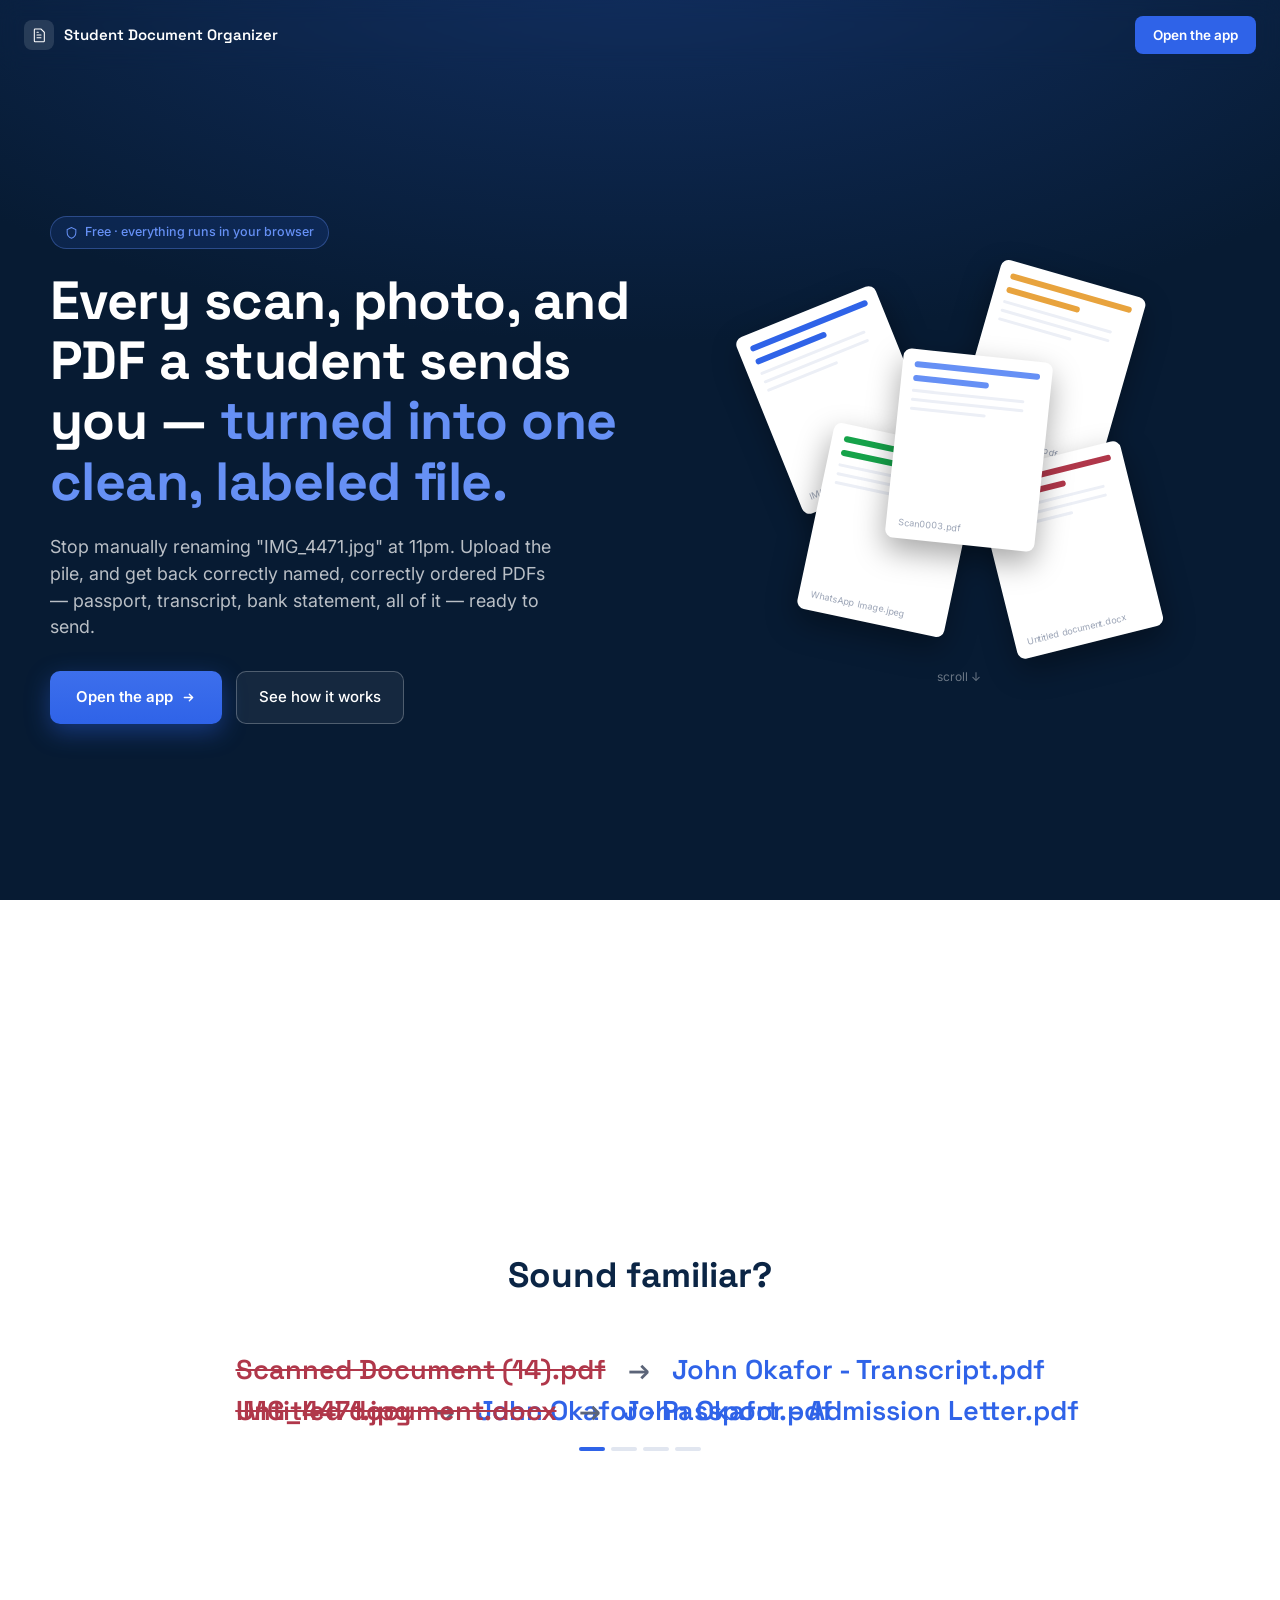
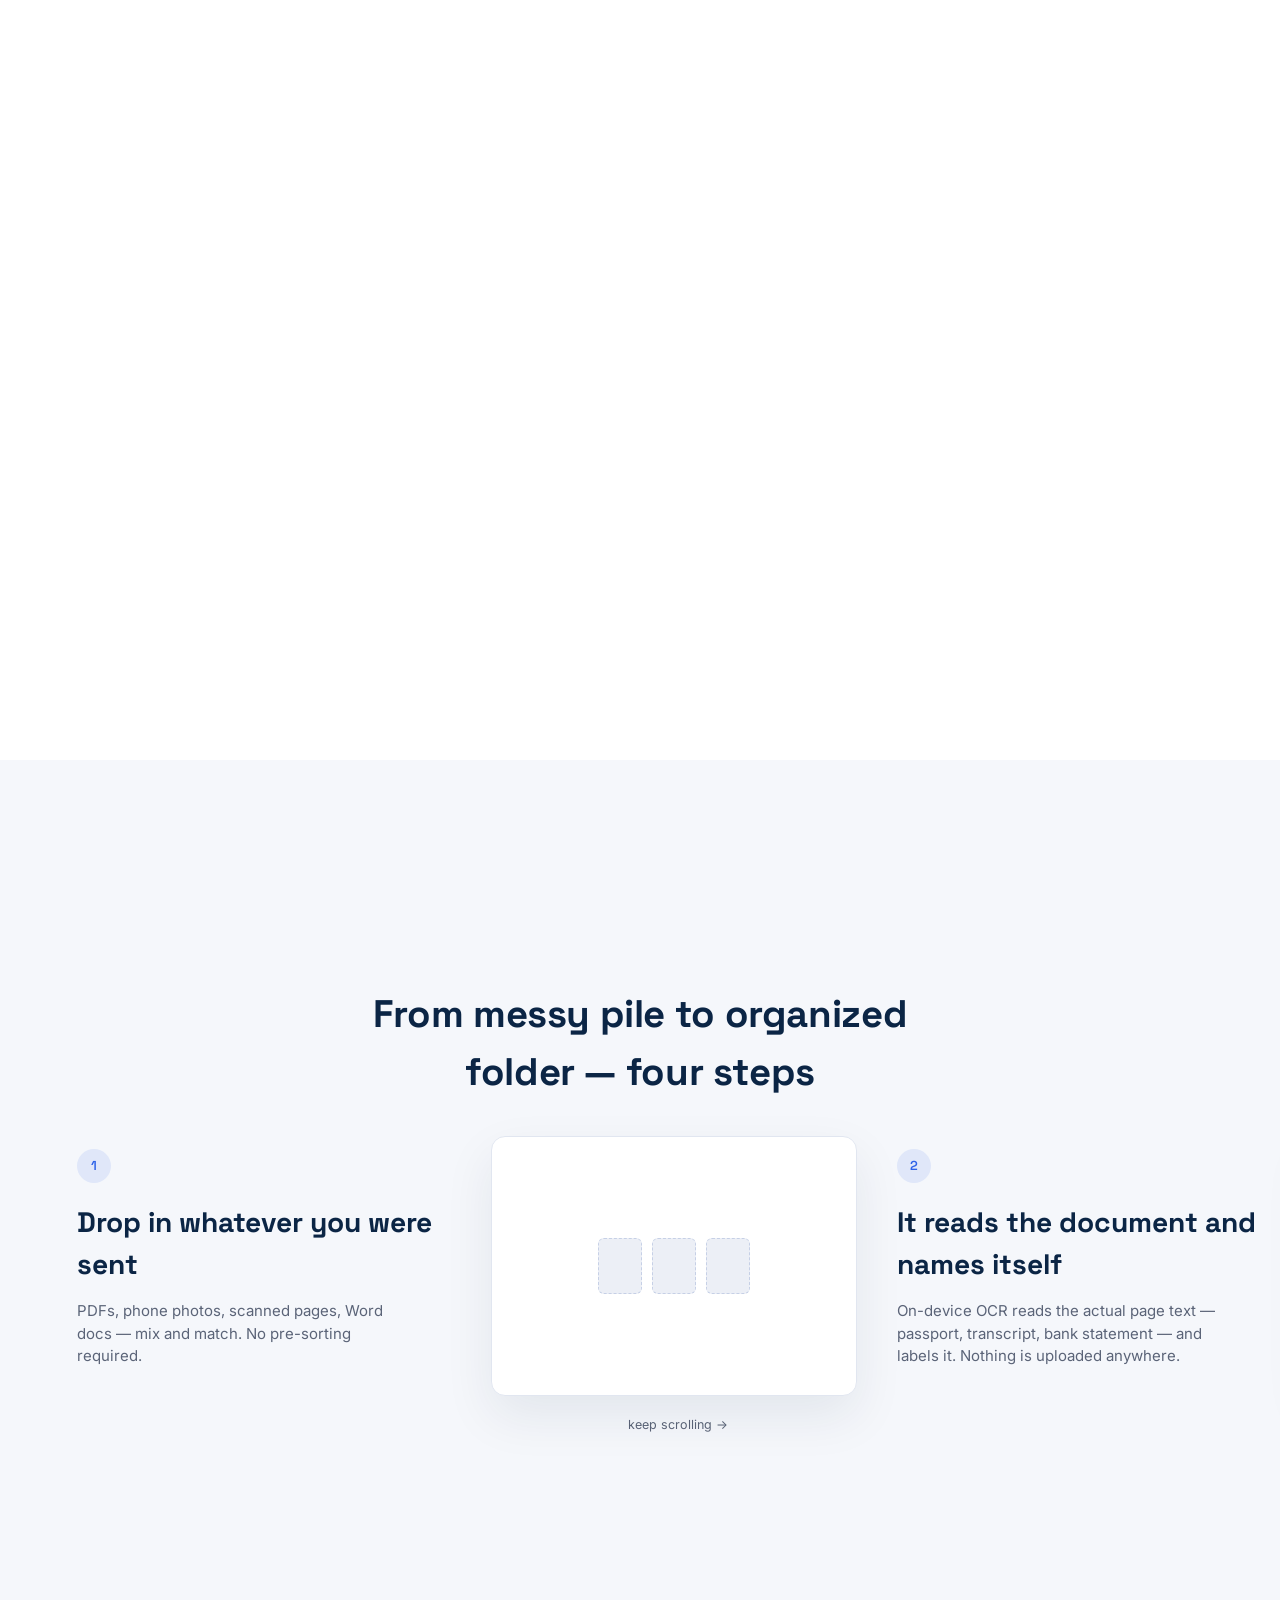
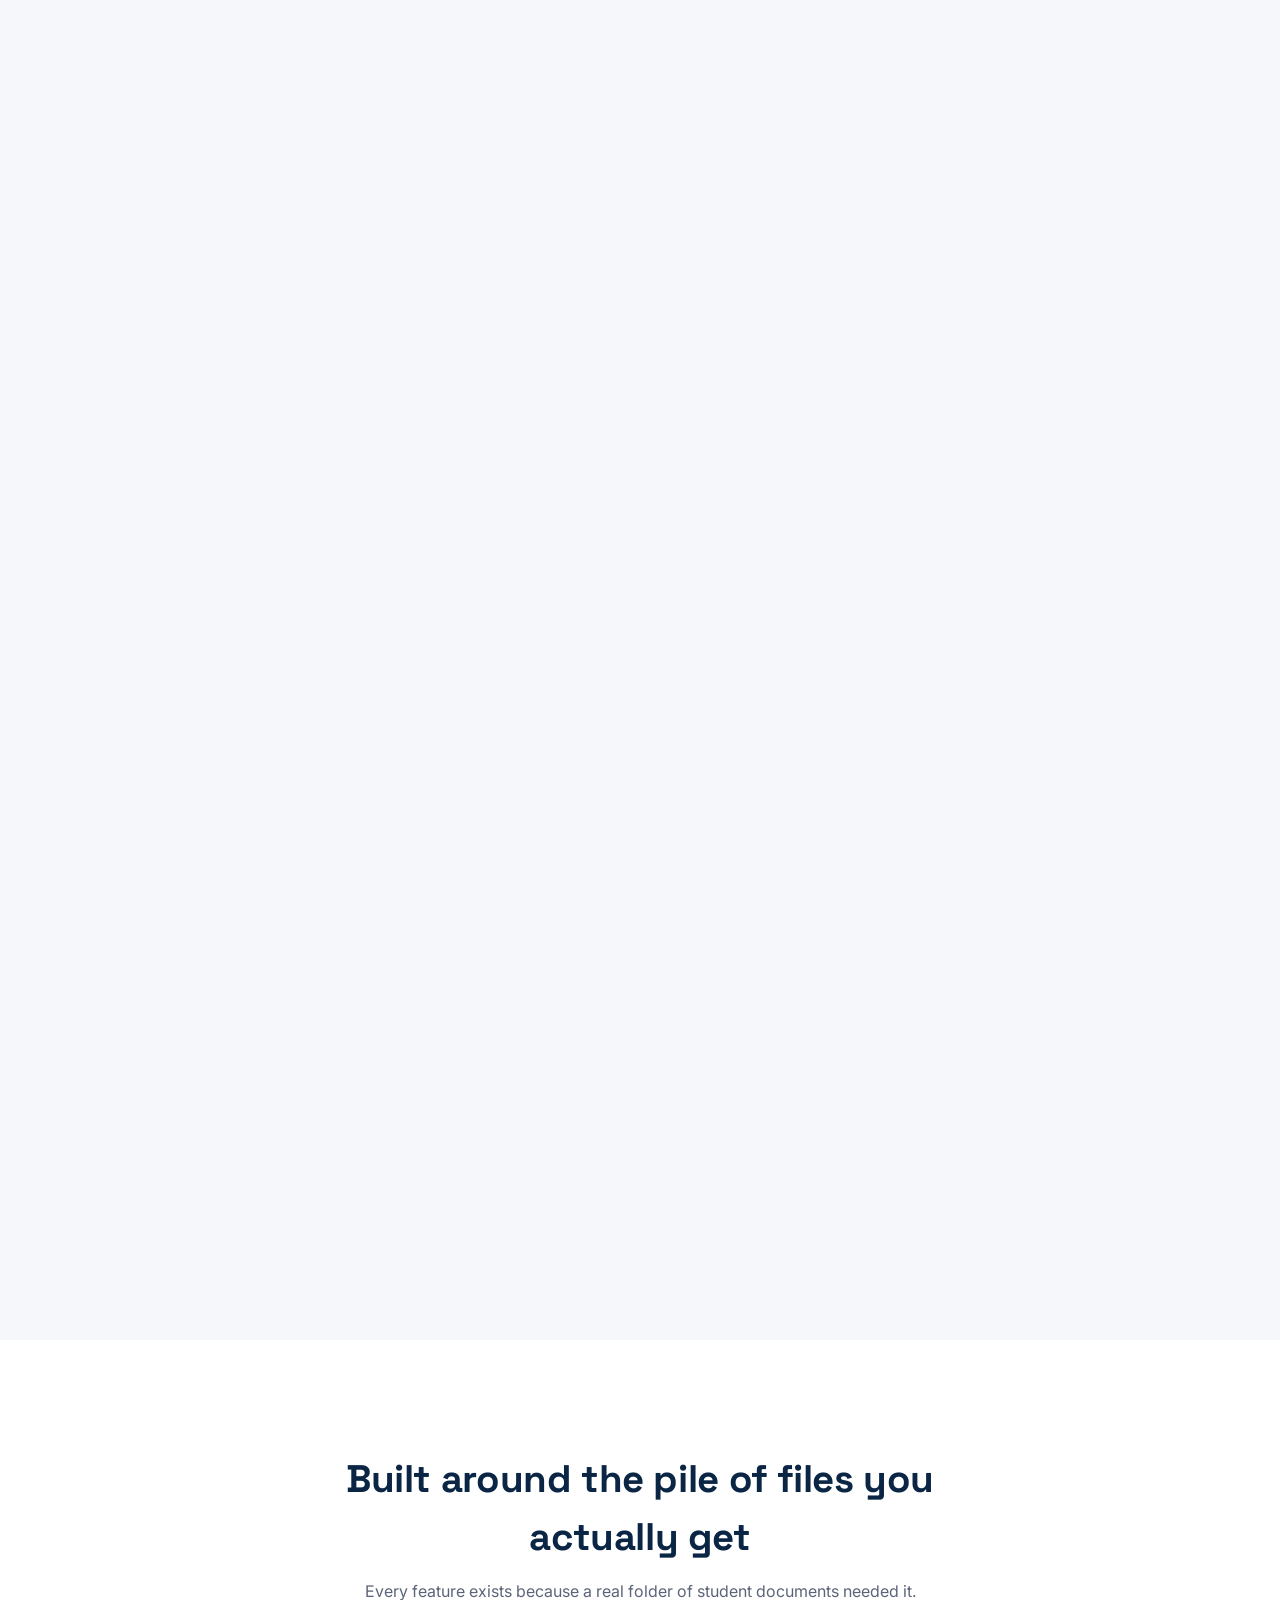
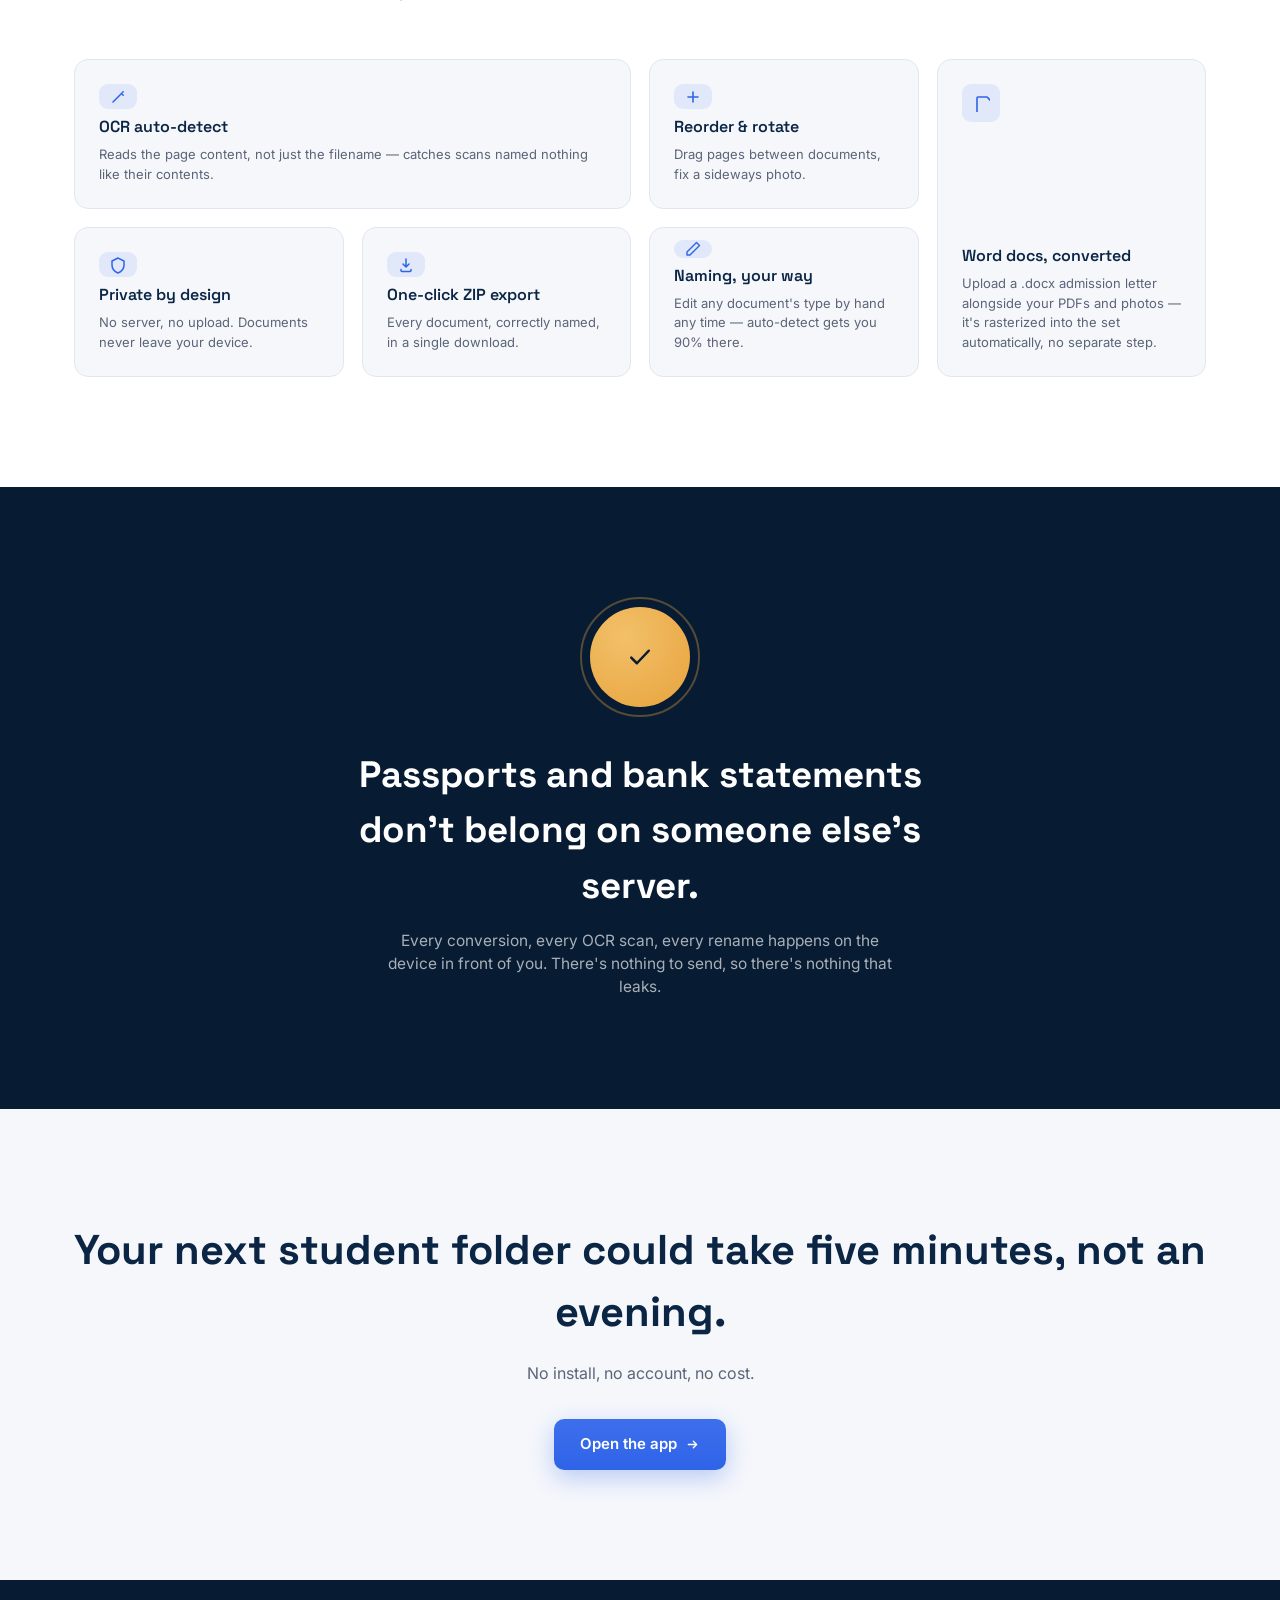
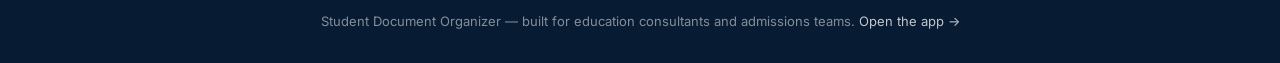
==== index.html @ bf6733b9 "Point landing transition to app page" ====
<!DOCTYPE html>
<html lang="en">
<head>
<meta charset="UTF-8" />
<meta name="viewport" content="width=device-width, initial-scale=1.0" />
<title>Student Document Organizer — Stop renaming scans by hand</title>
<meta name="description" content="Turn a messy folder of passport scans, transcripts, and bank statements into clean, correctly named PDFs — right in your browser." />
<link rel="preconnect" href="https://fonts.googleapis.com">
<link href="https://fonts.googleapis.com/css2?family=Space+Grotesk:wght@500;600;700&family=Inter:wght@400;500;600;700&display=swap" rel="stylesheet">
<style>
  :root{
    --ink-2: #071B33;
    --ink: #0B2545;
    --paper: #F5F7FB;
    --paper-2: #ECEFF6;
    --blue: #2F63E8;
    --blue-2: #6690F5;
    --amber: #E8A33D;
    --white: #FFFFFF;
    --muted: #5B6478;
    --rule: #E1E6F0;
  }
  *{ box-sizing:border-box; }
  html{ scroll-behavior:smooth; }
  body{
    margin:0; background:var(--paper); color:var(--ink);
    font-family:'Inter', sans-serif; line-height:1.5;
    -webkit-font-smoothing:antialiased;
  }
  h1,h2,h3{ font-family:'Space Grotesk', sans-serif; margin:0; }
  img{ max-width:100%; }
  a{ color:inherit; }
  .wrap{ max-width:1180px; margin:0 auto; padding:0 24px; }
  @media (prefers-reduced-motion: reduce){
    *{ animation-duration:0.001ms !important; animation-iteration-count:1 !important; transition-duration:0.001ms !important; scroll-behavior:auto !important; }
  }

  /* ---------------- Nav ---------------- */
  .nav{
    position:fixed; top:0; left:0; right:0; z-index:50;
    display:flex; align-items:center; justify-content:space-between;
    padding: 16px 24px; backdrop-filter: blur(10px);
    background: rgba(7,27,51,0.0); transition: background .3s ease, box-shadow .3s ease, padding .3s ease;
  }
  .nav.scrolled{ background: rgba(7,27,51,0.85); box-shadow: 0 1px 0 rgba(255,255,255,0.06); padding:12px 24px; }
  .nav-brand{ display:flex; align-items:center; gap:10px; color:#fff; font-family:'Space Grotesk',sans-serif; font-weight:600; font-size:15px; }
  .nav-brand .nav-mark{
    width:30px; height:30px; border-radius:8px; background: rgba(255,255,255,0.12);
    display:flex; align-items:center; justify-content:center; color:#fff;
  }
  .nav-cta{
    background: var(--blue); color:#fff; border:none; padding:9px 18px; border-radius:8px;
    font-family:'Inter',sans-serif; font-weight:600; font-size:13.5px; cursor:pointer; text-decoration:none;
    display:inline-block; transition: transform .15s ease, box-shadow .15s ease;
  }
  .nav-cta:hover{ transform:translateY(-1px); box-shadow: 0 6px 18px rgba(47,99,232,0.4); }

  /* ---------------- Hero ---------------- */
  .hero{
    position:relative; min-height:100svh; background: radial-gradient(ellipse 120% 80% at 50% -10%, #123064, var(--ink-2) 60%);
    display:flex; align-items:center; overflow:hidden; padding: 120px 24px 80px;
  }
  .hero-grid{
    max-width:1180px; margin:0 auto; width:100%;
    display:grid; grid-template-columns: 1.1fr 1fr; gap:40px; align-items:center;
  }
  .hero-badge{
    display:inline-flex; align-items:center; gap:7px; color: var(--blue-2); background: rgba(47,99,232,0.14);
    border:1px solid rgba(102,144,245,0.35); padding:6px 14px; border-radius:999px;
    font-size:12.5px; font-weight:500; margin-bottom:22px;
  }
  .hero-badge svg{ flex-shrink:0; }
  .hero h1{
    color:#fff; font-size: clamp(2.1rem, 4.2vw, 3.4rem); font-weight:700; line-height:1.12; letter-spacing:-0.01em;
  }
  .hero h1 .accent{ color: var(--blue-2); }
  .hero p.lede{
    color: rgba(255,255,255,0.72); font-size: clamp(1rem, 1.4vw, 1.15rem); max-width:46ch; margin:22px 0 30px;
  }
  .hero-actions{ display:flex; gap:14px; flex-wrap:wrap; }
  .btn-hero-primary{
    background: linear-gradient(180deg, #3D6FEC, var(--blue)); color:#fff; border:none;
    padding:14px 26px; border-radius:10px; font-family:'Inter',sans-serif; font-weight:600; font-size:15px;
    cursor:pointer; text-decoration:none; display:inline-flex; align-items:center; gap:8px;
    box-shadow: 0 8px 24px rgba(47,99,232,0.4); transition: transform .15s ease, box-shadow .15s ease;
  }
  .btn-hero-primary:hover{ transform:translateY(-2px); box-shadow: 0 12px 32px rgba(47,99,232,0.5); }
  .btn-hero-secondary{
    background: rgba(255,255,255,0.06); color:#fff; border:1px solid rgba(255,255,255,0.25);
    padding:14px 22px; border-radius:10px; font-family:'Inter',sans-serif; font-weight:500; font-size:15px;
    cursor:pointer; text-decoration:none; transition: background .15s ease;
  }
  .btn-hero-secondary:hover{ background: rgba(255,255,255,0.14); }

  .hero-stack{ position:relative; height:420px; }
  .doc-card{
    position:absolute; width:150px; height:190px; background:#fff; border-radius:8px;
    box-shadow: 0 12px 30px rgba(0,0,0,0.35); padding:12px; left:50%; top:50%;
    transition: transform .05s linear, box-shadow .3s ease;
  }
  .doc-card .bar{ height:6px; border-radius:3px; margin-bottom:8px; }
  .doc-card .bar.short{ width:60%; }
  .doc-card .line{ height:3px; border-radius:2px; background: var(--paper-2); margin-bottom:6px; }
  .doc-card .line:nth-child(n){ width: 90%; }
  .doc-card .messy-name{
    position:absolute; bottom:10px; left:12px; right:12px; font-size:9px; color:#9AA3B5;
    font-family:'Inter',sans-serif; white-space:nowrap; overflow:hidden; text-overflow:ellipsis;
    transition: opacity .25s ease;
  }
  .doc-card .clean-name{
    position:absolute; bottom:10px; left:12px; right:12px; font-size:9px; color: var(--blue);
    font-family:'Inter',sans-serif; font-weight:600; white-space:nowrap; overflow:hidden; text-overflow:ellipsis;
    opacity:0; transition: opacity .25s ease;
  }
  .hero-caption{
    text-align:center; color: rgba(255,255,255,0.4); font-size:12px; margin-top:14px;
    position:absolute; bottom:-6px; left:0; right:0;
  }

  /* ---------------- Section shells ---------------- */
  section{ position:relative; }
  .section-pad{ padding: 110px 24px; }
  .section-head{ max-width:640px; margin: 0 auto 56px; text-align:center; }
  .section-head h2{ font-size: clamp(1.7rem, 3vw, 2.4rem); font-weight:700; letter-spacing:-0.01em; }
  .section-head p{ color: var(--muted); font-size:16px; margin-top:14px; }

  /* ---------------- Pain points (pinned crossfade) ---------------- */
  .pain{ background: var(--white); }
  .pain-pin-outer{ height: 340vh; position:relative; }
  .pain-pin-inner{
    position:sticky; top:0; height:100svh; display:flex; align-items:center; justify-content:center;
    flex-direction:column; overflow:hidden;
  }
  .pain-heading{ text-align:center; margin-bottom:48px; padding:0 24px; }
  .pain-heading h2{ font-size: clamp(1.6rem, 3vw, 2.2rem); }
  .pain-row{
    display:flex; align-items:center; gap:22px; font-size: clamp(1.1rem, 2.6vw, 1.7rem);
    font-family:'Space Grotesk',sans-serif; font-weight:600; opacity:0; transform: translateY(14px);
    transition: opacity .4s ease, transform .4s ease; position:absolute;
  }
  .pain-row.active{ opacity:1; transform:translateY(0); position:relative; }
  .pain-row .before{ color:#B0374A; text-decoration: line-through; text-decoration-thickness:2px; }
  .pain-row .arrow{ color: var(--muted); }
  .pain-row .after{ color: var(--blue); }
  .pain-progress{ display:flex; gap:6px; margin-top:56px; }
  .pain-progress span{ width:26px; height:4px; border-radius:2px; background: var(--rule); transition: background .3s ease; }
  .pain-progress span.done{ background: var(--blue); }

  /* ---------------- How it works (horizontal scrollytelling) ---------------- */
  .how{ background: var(--paper); }
  .how-pin-outer{ height: 420vh; position:relative; }
  .how-pin-inner{ position:sticky; top:0; height:100svh; overflow:hidden; display:flex; flex-direction:column; justify-content:center; }
  .how-track{ display:flex; will-change:transform; padding-left:6vw; }
  .how-panel{
    flex:0 0 88vw; max-width:820px; display:grid; grid-template-columns: 1fr 1fr; gap:48px;
    align-items:center; padding: 0 40px 0 0;
  }
  .how-num{
    font-family:'Space Grotesk',sans-serif; font-size:13px; font-weight:600; color: var(--blue);
    background: rgba(47,99,232,0.1); width:34px; height:34px; border-radius:50%;
    display:flex; align-items:center; justify-content:center; margin-bottom:18px;
  }
  .how-panel h3{ font-size: clamp(1.3rem, 2.2vw, 1.8rem); margin-bottom:12px; }
  .how-panel p{ color: var(--muted); font-size:15px; max-width:38ch; }
  .how-visual{
    height:260px; background:#fff; border:1px solid var(--rule); border-radius:14px;
    box-shadow: 0 20px 50px rgba(11,37,69,0.08); display:flex; align-items:center; justify-content:center;
    position:relative; overflow:hidden;
  }
  .how-hint{ text-align:center; color: var(--muted); font-size:12.5px; margin-top:20px; padding-left:6vw; }

  /* mini illustrations for each how-it-works step */
  .mv-upload{ display:flex; gap:10px; align-items:flex-end; }
  .mv-upload .chip{ width:44px; height:56px; background: var(--paper-2); border:1.5px dashed #C6D0E6; border-radius:6px; animation: floatIn 2.4s ease-in-out infinite; }
  .mv-upload .chip:nth-child(2){ animation-delay:.3s; }
  .mv-upload .chip:nth-child(3){ animation-delay:.6s; }
  @keyframes floatIn{ 0%,100%{ transform: translateY(0); } 50%{ transform: translateY(-10px); } }

  .mv-detect{ display:flex; flex-direction:column; align-items:center; gap:14px; }
  .mv-detect .card{ width:110px; height:70px; background:#fff; border:1.5px solid var(--rule); border-radius:8px; position:relative; }
  .mv-detect .card .l{ position:absolute; left:10px; right:10px; height:4px; background:var(--paper-2); border-radius:2px; }
  .mv-detect .card .l1{ top:14px; } .mv-detect .card .l2{ top:24px; width:60%; }
  .mv-detect .tag{
    background: var(--blue); color:#fff; font-size:11px; font-weight:600; padding:4px 10px; border-radius:6px;
    opacity:0; animation: tagPop 2.6s ease-in-out infinite;
  }
  @keyframes tagPop{ 0%,20%{ opacity:0; transform:scale(0.8); } 35%,80%{ opacity:1; transform:scale(1); } 100%{ opacity:0; } }

  .mv-organize{ display:flex; gap:8px; }
  .mv-organize .p{ width:44px; height:60px; background:#fff; border:1.5px solid var(--rule); border-radius:5px; animation: shuffle 3s ease-in-out infinite; }
  .mv-organize .p:nth-child(2){ animation-delay:.2s; } .mv-organize .p:nth-child(3){ animation-delay:.4s; } .mv-organize .p:nth-child(4){ animation-delay:.6s; }
  @keyframes shuffle{ 0%,100%{ transform:translateY(0) rotate(0deg); } 50%{ transform:translateY(-6px) rotate(-3deg); } }

  .mv-export{ position:relative; }
  .mv-export .folder{ width:90px; height:66px; background: var(--amber); border-radius:0 8px 8px 8px; position:relative; }
  .mv-export .folder::before{ content:''; position:absolute; top:-10px; left:0; width:40px; height:10px; background:var(--amber); border-radius:6px 6px 0 0; }
  .mv-export .zipline{ position:absolute; left:50%; top:-4px; bottom:-4px; width:2px; background: repeating-linear-gradient(180deg, #fff 0 4px, transparent 4px 8px); animation: zipMove 2s linear infinite; }
  @keyframes zipMove{ 0%{ transform: translateX(-45px); } 100%{ transform: translateX(45px); } }

  /* ---------------- Features bento ---------------- */
  .features{ background: var(--white); }
  .bento{ display:grid; grid-template-columns: repeat(4, 1fr); grid-auto-rows:150px; gap:18px; }
  .bento-card{
    border:1px solid var(--rule); border-radius:14px; padding:24px; background: var(--paper);
    display:flex; flex-direction:column; justify-content:flex-end; gap:6px;
    transition: transform .2s ease, box-shadow .2s ease, border-color .2s ease;
  }
  .bento-card:hover{ transform: translateY(-3px); box-shadow: 0 14px 34px rgba(11,37,69,0.1); border-color: var(--blue-2); }
  .bento-card .icon{
    width:38px; height:38px; border-radius:9px; background: rgba(47,99,232,0.1); color: var(--blue);
    display:flex; align-items:center; justify-content:center; margin-bottom:auto;
  }
  .bento-card h4{ font-family:'Space Grotesk',sans-serif; font-size:16px; font-weight:600; margin:0; }
  .bento-card p{ font-size:13px; color: var(--muted); margin:0; }
  .b-wide{ grid-column: span 2; }
  .b-tall{ grid-row: span 2; }

  /* ---------------- Trust / seal ---------------- */
  .trust{ background: var(--ink-2); color:#fff; text-align:center; }
  .seal-stage{ width:120px; height:120px; margin:0 auto 30px; position:relative; }
  .seal-ring{
    position:absolute; inset:0; border-radius:50%; border:2px solid rgba(232,163,61,0.35);
  }
  .seal{
    position:absolute; inset:10px; border-radius:50%; background: radial-gradient(circle at 35% 30%, #F2C069, var(--amber));
    display:flex; align-items:center; justify-content:center; color: var(--ink-2);
    transform: scale(0) rotate(-25deg); opacity:0;
  }
  .seal.stamped{ animation: sealStamp .6s cubic-bezier(.2,1.4,.4,1) forwards; }
  @keyframes sealStamp{
    0%{ transform: scale(2) rotate(-25deg) translateY(-40px); opacity:0; }
    60%{ transform: scale(0.92) rotate(-4deg) translateY(0); opacity:1; }
    80%{ transform: scale(1.05) rotate(2deg); }
    100%{ transform: scale(1) rotate(0deg); opacity:1; }
  }
  .trust h2{ font-size: clamp(1.6rem, 3vw, 2.3rem); max-width:640px; margin:0 auto 16px; }
  .trust p{ color: rgba(255,255,255,0.65); max-width:520px; margin:0 auto; font-size:15.5px; }

  /* ---------------- Final CTA ---------------- */
  .final{ background: var(--paper); text-align:center; }
  .final h2{ font-size: clamp(1.8rem, 3.4vw, 2.6rem); margin-bottom:18px; }
  .final p{ color: var(--muted); max-width:480px; margin:0 auto 34px; font-size:16px; }

  footer{ background: var(--ink-2); color: rgba(255,255,255,0.5); padding:32px 24px; text-align:center; font-size:13px; }

  /* ---------------- Page transition overlay (landing -> app) ---------------- */
  .transition-overlay{
    position:fixed; inset:0; z-index:1000;
    background: radial-gradient(ellipse 120% 80% at 50% -10%, #123064, var(--ink-2) 70%);
    display:flex; align-items:center; justify-content:center; flex-direction:column;
    opacity:0; pointer-events:none; transition: opacity .35s ease;
  }
  .transition-overlay.show{ opacity:1; pointer-events:all; }

  .to-stage{ position:relative; width:96px; height:96px; margin-bottom:22px; }
  .to-doc{
    position:absolute; left:50%; top:50%; transform: translate(-50%,-50%);
    width:56px; height:70px; background:#fff; border-radius:7px;
    box-shadow: 0 10px 28px rgba(0,0,0,0.4);
    animation: toDocSettle .9s ease forwards;
  }
  .to-doc::before, .to-doc::after{
    content:''; position:absolute; left:10px; height:3.5px; border-radius:2px; background: var(--paper-2);
  }
  .to-doc::before{ top:16px; width:36px; }
  .to-doc::after{ top:25px; width:24px; }
  @keyframes toDocSettle{
    0%{ transform: translate(-50%,-50%) rotate(-14deg) scale(0.8); opacity:0; }
    55%{ transform: translate(-50%,-50%) rotate(3deg) scale(1.04); opacity:1; }
    100%{ transform: translate(-50%,-50%) rotate(0deg) scale(1); opacity:1; }
  }
  .to-ring{
    position:absolute; inset:0; border-radius:50%;
    border: 2.5px dashed rgba(102,144,245,0.5);
    animation: toRingSpin 3s linear infinite;
  }
  @keyframes toRingSpin{ to{ transform: rotate(360deg); } }
  .to-check{
    position:absolute; left:50%; top:50%; transform: translate(-50%,-50%) scale(0);
    width:30px; height:30px; border-radius:50%; background: var(--blue); color:#fff;
    display:flex; align-items:center; justify-content:center;
    animation: toCheckPop .35s ease forwards; animation-delay: .85s;
  }
  @keyframes toCheckPop{ to{ transform: translate(-50%,-50%) scale(1); } }

  .to-text{ color:#fff; font-family:'Inter',sans-serif; font-weight:600; font-size:15px; }
  .to-flavor{ color: rgba(255,255,255,0.55); font-family:'Inter',sans-serif; font-size:12.5px; margin-top:6px; }
  .to-bar{ width:160px; height:4px; border-radius:3px; background: rgba(255,255,255,0.12); overflow:hidden; margin-top:18px; }
  .to-bar::after{
    content:''; display:block; height:100%; width:40%; border-radius:3px;
    background: linear-gradient(90deg, var(--blue-2), var(--blue), var(--blue-2));
    animation: toBarSlide 1s ease-in-out infinite;
  }
  @keyframes toBarSlide{ 0%{ margin-left:-40%; } 100%{ margin-left:100%; } }
  footer a{ color: rgba(255,255,255,0.75); text-decoration:none; }
  footer a:hover{ text-decoration:underline; }

  /* ---------------- Responsive ---------------- */
  @media (max-width: 880px){
    .hero-grid{ grid-template-columns:1fr; text-align:center; }
    .hero-actions{ justify-content:center; }
    .hero-stack{ height:320px; margin-top:20px; }
    .doc-card{ width:110px; height:140px; }
    .how-panel{ grid-template-columns:1fr; flex-basis:92vw; }
    .how-visual{ height:190px; order:-1; }
    .bento{ grid-template-columns: repeat(2, 1fr); grid-auto-rows:170px; }
    .b-wide{ grid-column: span 2; }
    .b-tall{ grid-row: span 1; }
    .section-pad{ padding:80px 20px; }
  }
  @media (max-width: 520px){
    .bento{ grid-template-columns: 1fr; }
    .b-wide{ grid-column: span 1; }
    .pain-row{ flex-direction:column; gap:6px; text-align:center; }
  }
</style>
</head>
<body>

<nav class="nav" id="nav">
  <div class="nav-brand">
    <div class="nav-mark">
      <svg width="16" height="16" viewBox="0 0 24 24" fill="none"><path d="M6 3h9l5 5v13a1 1 0 0 1-1 1H6a1 1 0 0 1-1-1V4a1 1 0 0 1 1-1Z" stroke="currentColor" stroke-width="1.6"/><path d="M9 12h6M9 16h6M9 8h2" stroke="currentColor" stroke-width="1.6" stroke-linecap="round"/></svg>
    </div>
    Student Document Organizer
  </div>
  <a class="nav-cta" href="app.html">Open the app</a>
</nav>

<section class="hero">
  <div class="hero-grid">
    <div>
      <div class="hero-badge">
        <svg width="13" height="13" viewBox="0 0 18 18" fill="none"><path d="M9 2 3 5v4c0 4 2.6 6.7 6 8 3.4-1.3 6-4 6-8V5L9 2Z" stroke="currentColor" stroke-width="1.4"/></svg>
        Free · everything runs in your browser
      </div>
      <h1>Every scan, photo, and PDF a student sends you — <span class="accent">turned into one clean, labeled file.</span></h1>
      <p class="lede">Stop manually renaming "IMG_4471.jpg" at 11pm. Upload the pile, and get back correctly named, correctly ordered PDFs — passport, transcript, bank statement, all of it — ready to send.</p>
      <div class="hero-actions">
        <a class="btn-hero-primary" href="app.html">
          Open the app
          <svg width="15" height="15" viewBox="0 0 18 18" fill="none"><path d="M4 9h10m0 0-4-4m4 4-4 4" stroke="currentColor" stroke-width="1.6" stroke-linecap="round" stroke-linejoin="round"/></svg>
        </a>
        <a class="btn-hero-secondary" href="#how">See how it works</a>
      </div>
    </div>
    <div class="hero-stack" id="heroStack">
      <!-- doc cards injected by JS -->
      <div class="hero-caption">scroll ↓</div>
    </div>
  </div>
</section>

<section class="pain">
  <div class="pain-pin-outer" id="painOuter">
    <div class="pain-pin-inner">
      <div class="pain-heading">
        <h2>Sound familiar?</h2>
      </div>
      <div id="painRows">
        <div class="pain-row"><span class="before">Scanned Document (14).pdf</span><span class="arrow">→</span><span class="after">John Okafor - Transcript.pdf</span></div>
        <div class="pain-row"><span class="before">IMG_4471.jpg</span><span class="arrow">→</span><span class="after">John Okafor - Passport.pdf</span></div>
        <div class="pain-row"><span class="before">WhatsApp Image 2026-02-03.jpeg</span><span class="arrow">→</span><span class="after">John Okafor - Bank Statement.pdf</span></div>
        <div class="pain-row"><span class="before">Untitled document.docx</span><span class="arrow">→</span><span class="after">John Okafor - Admission Letter.pdf</span></div>
      </div>
      <div class="pain-progress" id="painProgress">
        <span></span><span></span><span></span><span></span>
      </div>
    </div>
  </div>
</section>

<section class="how" id="how">
  <div class="how-pin-outer" id="howOuter">
    <div class="how-pin-inner">
      <div class="wrap section-head" style="margin-bottom:36px;">
        <h2>From messy pile to organized folder — four steps</h2>
      </div>
      <div class="how-track" id="howTrack">

        <div class="how-panel">
          <div>
            <div class="how-num">1</div>
            <h3>Drop in whatever you were sent</h3>
            <p>PDFs, phone photos, scanned pages, Word docs — mix and match. No pre-sorting required.</p>
          </div>
          <div class="how-visual"><div class="mv-upload"><div class="chip"></div><div class="chip"></div><div class="chip"></div></div></div>
        </div>

        <div class="how-panel">
          <div>
            <div class="how-num">2</div>
            <h3>It reads the document and names itself</h3>
            <p>On-device OCR reads the actual page text — passport, transcript, bank statement — and labels it. Nothing is uploaded anywhere.</p>
          </div>
          <div class="how-visual"><div class="mv-detect"><div class="card"><span class="l l1"></span><span class="l l2"></span></div><div class="tag">Passport</div></div></div>
        </div>

        <div class="how-panel">
          <div>
            <div class="how-num">3</div>
            <h3>Reorder, rotate, fix a stray page</h3>
            <p>Drag pages between documents, rotate a sideways scan, split a mixed-up file — all inline, before you export.</p>
          </div>
          <div class="how-visual"><div class="mv-organize"><div class="p"></div><div class="p"></div><div class="p"></div><div class="p"></div></div></div>
        </div>

        <div class="how-panel">
          <div>
            <div class="how-num">4</div>
            <h3>Download one folder, fully labeled</h3>
            <p>Every document exports as its own correctly named PDF, or grab the whole set as one ZIP.</p>
          </div>
          <div class="how-visual"><div class="mv-export"><div class="folder"></div><div class="zipline"></div></div></div>
        </div>

      </div>
      <div class="how-hint">keep scrolling →</div>
    </div>
  </div>
</section>

<section class="features section-pad">
  <div class="wrap">
    <div class="section-head">
      <h2>Built around the pile of files you actually get</h2>
      <p>Every feature exists because a real folder of student documents needed it.</p>
    </div>
    <div class="bento">
      <div class="bento-card b-wide">
        <div class="icon"><svg width="18" height="18" viewBox="0 0 18 18" fill="none"><path d="M4 14 12.5 5.5m0 0 1.7-1.7m-1.7 1.7 1.7 1.7" stroke="currentColor" stroke-width="1.5" fill="none" stroke-linecap="round" stroke-linejoin="round"/></svg></div>
        <h4>OCR auto-detect</h4>
        <p>Reads the page content, not just the filename — catches scans named nothing like their contents.</p>
      </div>
      <div class="bento-card">
        <div class="icon"><svg width="18" height="18" viewBox="0 0 18 18" fill="none"><path d="M9 4v10M4 9h10" stroke="currentColor" stroke-width="1.6" stroke-linecap="round"/></svg></div>
        <h4>Reorder & rotate</h4>
        <p>Drag pages between documents, fix a sideways photo.</p>
      </div>
      <div class="bento-card b-tall">
        <div class="icon"><svg width="18" height="18" viewBox="0 0 18 18" fill="none"><path d="M6 3h9l5 5v13a1 1 0 0 1-1 1H6a1 1 0 0 1-1-1V4a1 1 0 0 1 1-1Z" stroke="currentColor" stroke-width="1.6"/></svg></div>
        <h4>Word docs, converted</h4>
        <p>Upload a .docx admission letter alongside your PDFs and photos — it's rasterized into the set automatically, no separate step.</p>
      </div>
      <div class="bento-card">
        <div class="icon"><svg width="18" height="18" viewBox="0 0 18 18" fill="none"><path d="M9 2 3 5v4c0 4 2.6 6.7 6 8 3.4-1.3 6-4 6-8V5L9 2Z" stroke="currentColor" stroke-width="1.5"/></svg></div>
        <h4>Private by design</h4>
        <p>No server, no upload. Documents never leave your device.</p>
      </div>
      <div class="bento-card">
        <div class="icon"><svg width="18" height="18" viewBox="0 0 18 18" fill="none"><path d="M9 3v8m0 0-3-3m3 3 3-3M4 13.5v1a1 1 0 0 0 1 1h8a1 1 0 0 0 1-1v-1" stroke="currentColor" stroke-width="1.5" fill="none" stroke-linecap="round" stroke-linejoin="round"/></svg></div>
        <h4>One-click ZIP export</h4>
        <p>Every document, correctly named, in a single download.</p>
      </div>
      <div class="bento-card">
        <div class="icon"><svg width="18" height="18" viewBox="0 0 18 18" fill="none"><path d="M12.5 2.5 15.5 5.5 6 15H3v-3L12.5 2.5Z" stroke="currentColor" stroke-width="1.4" fill="none" stroke-linejoin="round"/></svg></div>
        <h4>Naming, your way</h4>
        <p>Edit any document's type by hand any time — auto-detect gets you 90% there.</p>
      </div>
    </div>
  </div>
</section>

<section class="trust section-pad">
  <div class="wrap">
    <div class="seal-stage" id="sealStage">
      <div class="seal-ring"></div>
      <div class="seal" id="seal">
        <svg width="30" height="30" viewBox="0 0 24 24" fill="none"><path d="M5 12.5 9.5 17 19 7" stroke="currentColor" stroke-width="2" stroke-linecap="round" stroke-linejoin="round"/></svg>
      </div>
    </div>
    <h2>Passports and bank statements don't belong on someone else's server.</h2>
    <p>Every conversion, every OCR scan, every rename happens on the device in front of you. There's nothing to send, so there's nothing that leaks.</p>
  </div>
</section>

<section class="final section-pad">
  <div class="wrap">
    <h2>Your next student folder could take five minutes, not an evening.</h2>
    <p>No install, no account, no cost.</p>
    <a class="btn-hero-primary" href="app.html" style="background: linear-gradient(180deg, #3D6FEC, var(--blue)); box-shadow: 0 8px 24px rgba(47,99,232,0.3);">
      Open the app
      <svg width="15" height="15" viewBox="0 0 18 18" fill="none"><path d="M4 9h10m0 0-4-4m4 4-4 4" stroke="currentColor" stroke-width="1.6" stroke-linecap="round" stroke-linejoin="round"/></svg>
    </a>
  </div>
</section>

<footer>
  Student Document Organizer — built for education consultants and admissions teams. <a href="app.html">Open the app →</a>
</footer>

<div class="transition-overlay" id="transitionOverlay">
  <div class="to-stage">
    <div class="to-ring"></div>
    <div class="to-doc"></div>
    <div class="to-check">
      <svg width="16" height="16" viewBox="0 0 18 18" fill="none"><path d="M4 9.5 7.5 13 14 5.5" stroke="currentColor" stroke-width="2" stroke-linecap="round" stroke-linejoin="round"/></svg>
    </div>
  </div>
  <div class="to-text" id="toText">Opening the app…</div>
  <div class="to-flavor" id="toFlavor">Setting up your workspace…</div>
  <div class="to-bar"></div>
</div>

<script>
/* ---------- Nav shrink on scroll ---------- */
const nav = document.getElementById('nav');
window.addEventListener('scroll', ()=>{
  nav.classList.toggle('scrolled', window.scrollY > 40);
}, { passive:true });

/* ---------- Utility: scroll progress of a pinned section ---------- */
function pinProgress(outerEl){
  const rect = outerEl.getBoundingClientRect();
  const total = outerEl.offsetHeight - window.innerHeight;
  if(total <= 0) return 0;
  const scrolled = -rect.top;
  return Math.min(1, Math.max(0, scrolled / total));
}

/* ---------- Hero: chaotic documents settle into a stack ---------- */
const HERO_DOCS = [
  { color:'#2F63E8', messy:'IMG_4471.jpg',              clean:'Passport.pdf' },
  { color:'#E8A33D', messy:'Scanned Doc (14).pdf',      clean:'Transcript.pdf' },
  { color:'#16A34A', messy:'WhatsApp Image.jpeg',       clean:'Bank Statement.pdf' },
  { color:'#B0374A', messy:'Untitled document.docx',    clean:'Admission Letter.pdf' },
  { color:'#6690F5', messy:'Scan0003.pdf',              clean:'Certificate.pdf' },
];
const heroStack = document.getElementById('heroStack');
const heroCards = HERO_DOCS.map((d, i)=>{
  const el = document.createElement('div');
  el.className = 'doc-card';
  el.innerHTML = `<div class="bar" style="background:${d.color}"></div><div class="bar short" style="background:${d.color}"></div>
    <div class="line"></div><div class="line"></div><div class="line" style="width:60%"></div>
    <div class="messy-name">${d.messy}</div><div class="clean-name">${d.clean}</div>`;
  heroStack.insertBefore(el, heroStack.firstChild);
  return el;
});
const HERO_SCATTER = [
  { x:-120, y:-70, r:-22 }, { x:90, y:-100, r:16 }, { x:-70, y:60, r:12 },
  { x:110, y:80, r:-14 }, { x:10, y:-20, r:6 },
];
function updateHero(){
  const heroEl = document.querySelector('.hero');
  const rect = heroEl.getBoundingClientRect();
  const p = Math.min(1, Math.max(0, -rect.top / (heroEl.offsetHeight * 0.7)));
  heroCards.forEach((card, i)=>{
    const scatter = HERO_SCATTER[i];
    const stackOffset = (i - (heroCards.length-1)/2) * 10;
    const x = scatter.x * (1-p);
    const y = scatter.y * (1-p) + stackOffset * p;
    const rot = scatter.r * (1-p);
    card.style.transform = `translate(calc(-50% + ${x}px), calc(-50% + ${y}px)) rotate(${rot}deg)`;
    card.style.zIndex = 10 + i;
    const messy = card.querySelector('.messy-name');
    const clean = card.querySelector('.clean-name');
    messy.style.opacity = p > 0.7 ? 0 : 1;
    clean.style.opacity = p > 0.7 ? 1 : 0;
  });
}
updateHero();

/* ---------- Pain points: pinned crossfade sequence ---------- */
const painOuter = document.getElementById('painOuter');
const painRows = Array.from(document.querySelectorAll('.pain-row'));
const painProgressDots = Array.from(document.querySelectorAll('#painProgress span'));
function updatePain(){
  const p = pinProgress(painOuter);
  const idx = Math.min(painRows.length - 1, Math.floor(p * painRows.length));
  painRows.forEach((row, i)=> row.classList.toggle('active', i === idx));
  painProgressDots.forEach((dot, i)=> dot.classList.toggle('done', i <= idx));
}

/* ---------- How it works: pinned horizontal scroll ---------- */
const howOuter = document.getElementById('howOuter');
const howTrack = document.getElementById('howTrack');
function updateHow(){
  const p = pinProgress(howOuter);
  const maxScroll = Math.max(0, howTrack.scrollWidth - window.innerWidth * 0.92);
  howTrack.style.transform = `translateX(-${p * maxScroll}px)`;
}

/* ---------- Trust seal: one-time stamp when scrolled into view ---------- */
const seal = document.getElementById('seal');
const sealObserver = new IntersectionObserver((entries)=>{
  entries.forEach(entry=>{
    if(entry.isIntersecting){
      seal.classList.add('stamped');
      sealObserver.disconnect();
    }
  });
}, { threshold: 0.5 });
sealObserver.observe(document.getElementById('sealStage'));

/* ---------- rAF-throttled scroll loop ---------- */
let ticking = false;
function onScroll(){
  if(ticking) return;
  ticking = true;
  requestAnimationFrame(()=>{
    updateHero();
    updatePain();
    updateHow();
    ticking = false;
  });
}
window.addEventListener('scroll', onScroll, { passive:true });
window.addEventListener('resize', onScroll);
onScroll();

/* ---------- Transition overlay: plays before navigating to the app ---------- */
const TRANSITION_FLAVORS = [
  "Setting up your workspace…",
  "Waking up the document tools…",
  "Almost there…",
];
const overlay = document.getElementById('transitionOverlay');
const flavorEl = document.getElementById('toFlavor');

function playTransitionAndGo(href){
  let i = 0;
  flavorEl.textContent = TRANSITION_FLAVORS[0];
  const flavorTimer = setInterval(()=>{
    i = (i + 1) % TRANSITION_FLAVORS.length;
    flavorEl.textContent = TRANSITION_FLAVORS[i];
  }, 500);
  overlay.classList.add('show');
  setTimeout(()=>{
    clearInterval(flavorTimer);
    window.location.href = href;
  }, 1150);
}

document.querySelectorAll('a[href="app.html"]').forEach(link=>{
  link.addEventListener('click', (e)=>{
    // Allow opening in a new tab/window as normal (middle-click, cmd/ctrl-click).
    if(e.metaKey || e.ctrlKey || e.shiftKey || e.button === 1) return;
    e.preventDefault();
    playTransitionAndGo(link.getAttribute('href'));
  });
});
</script>

</body>
</html>
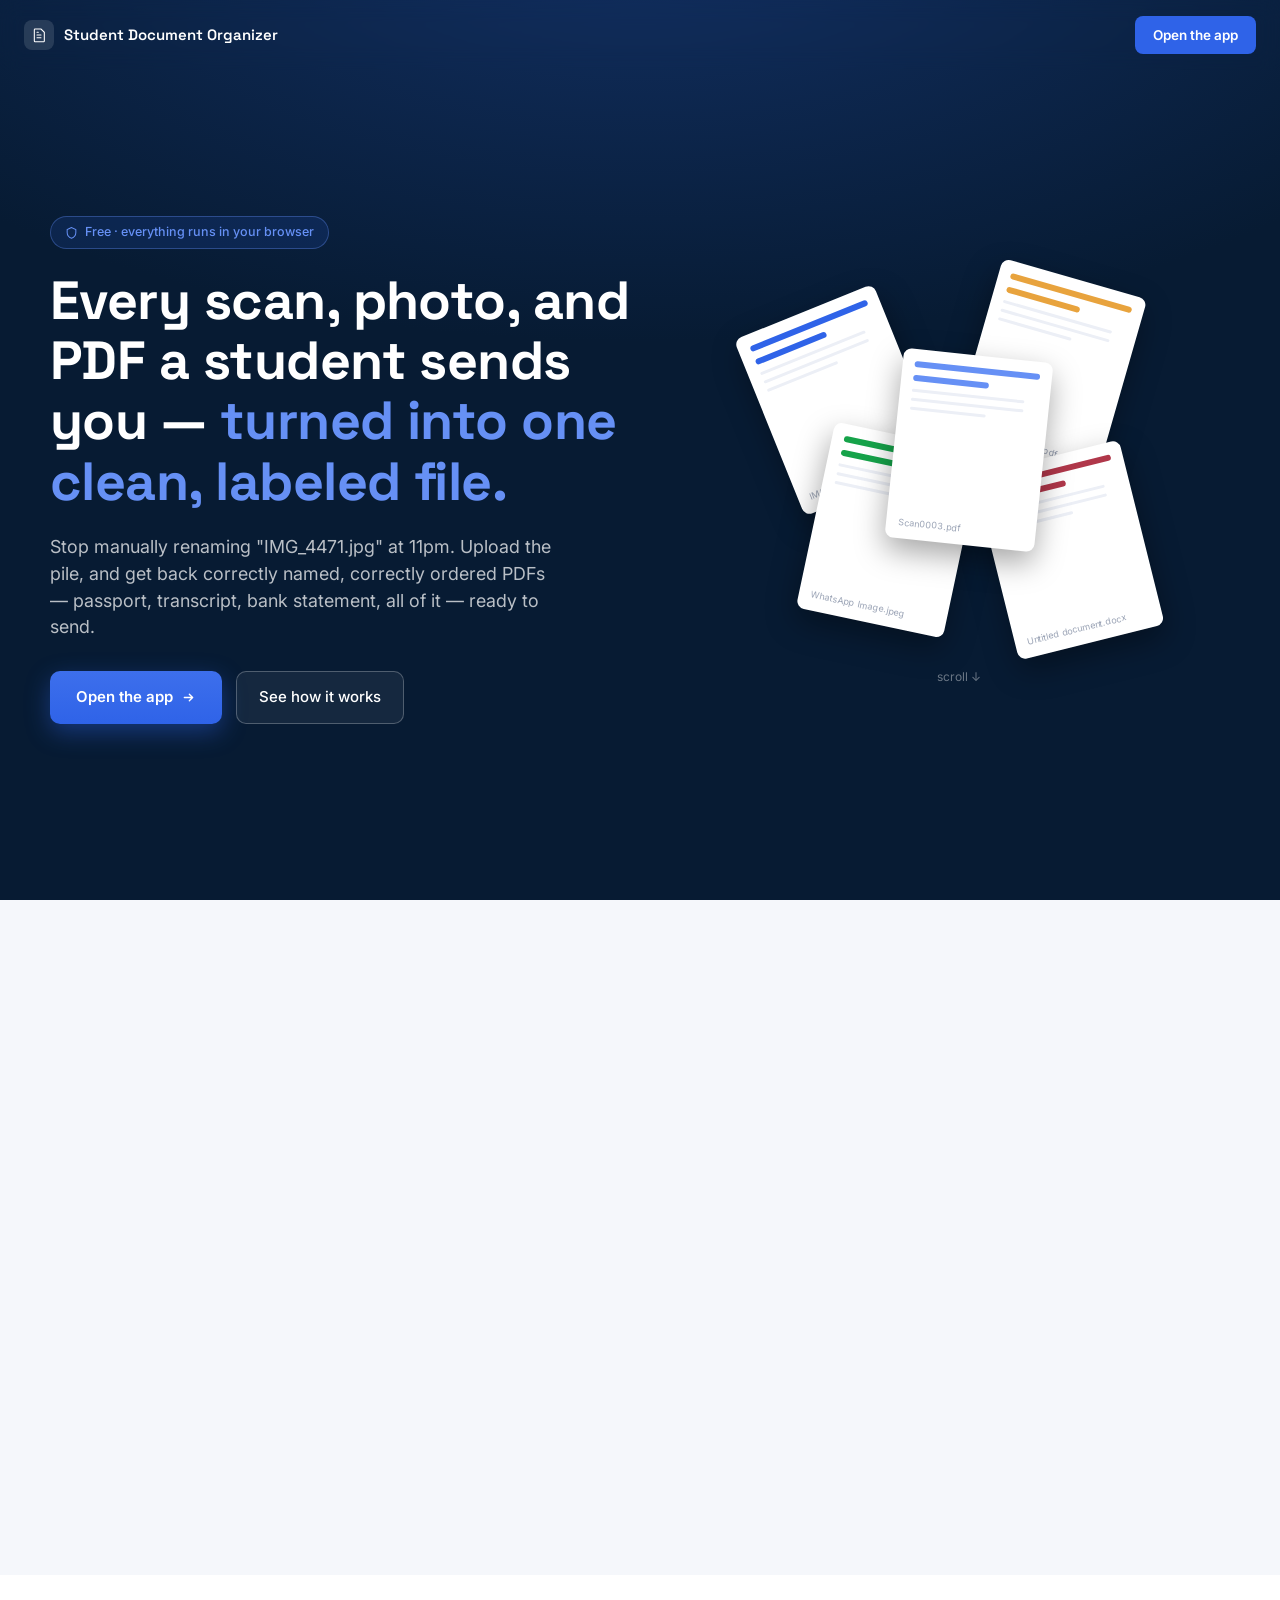
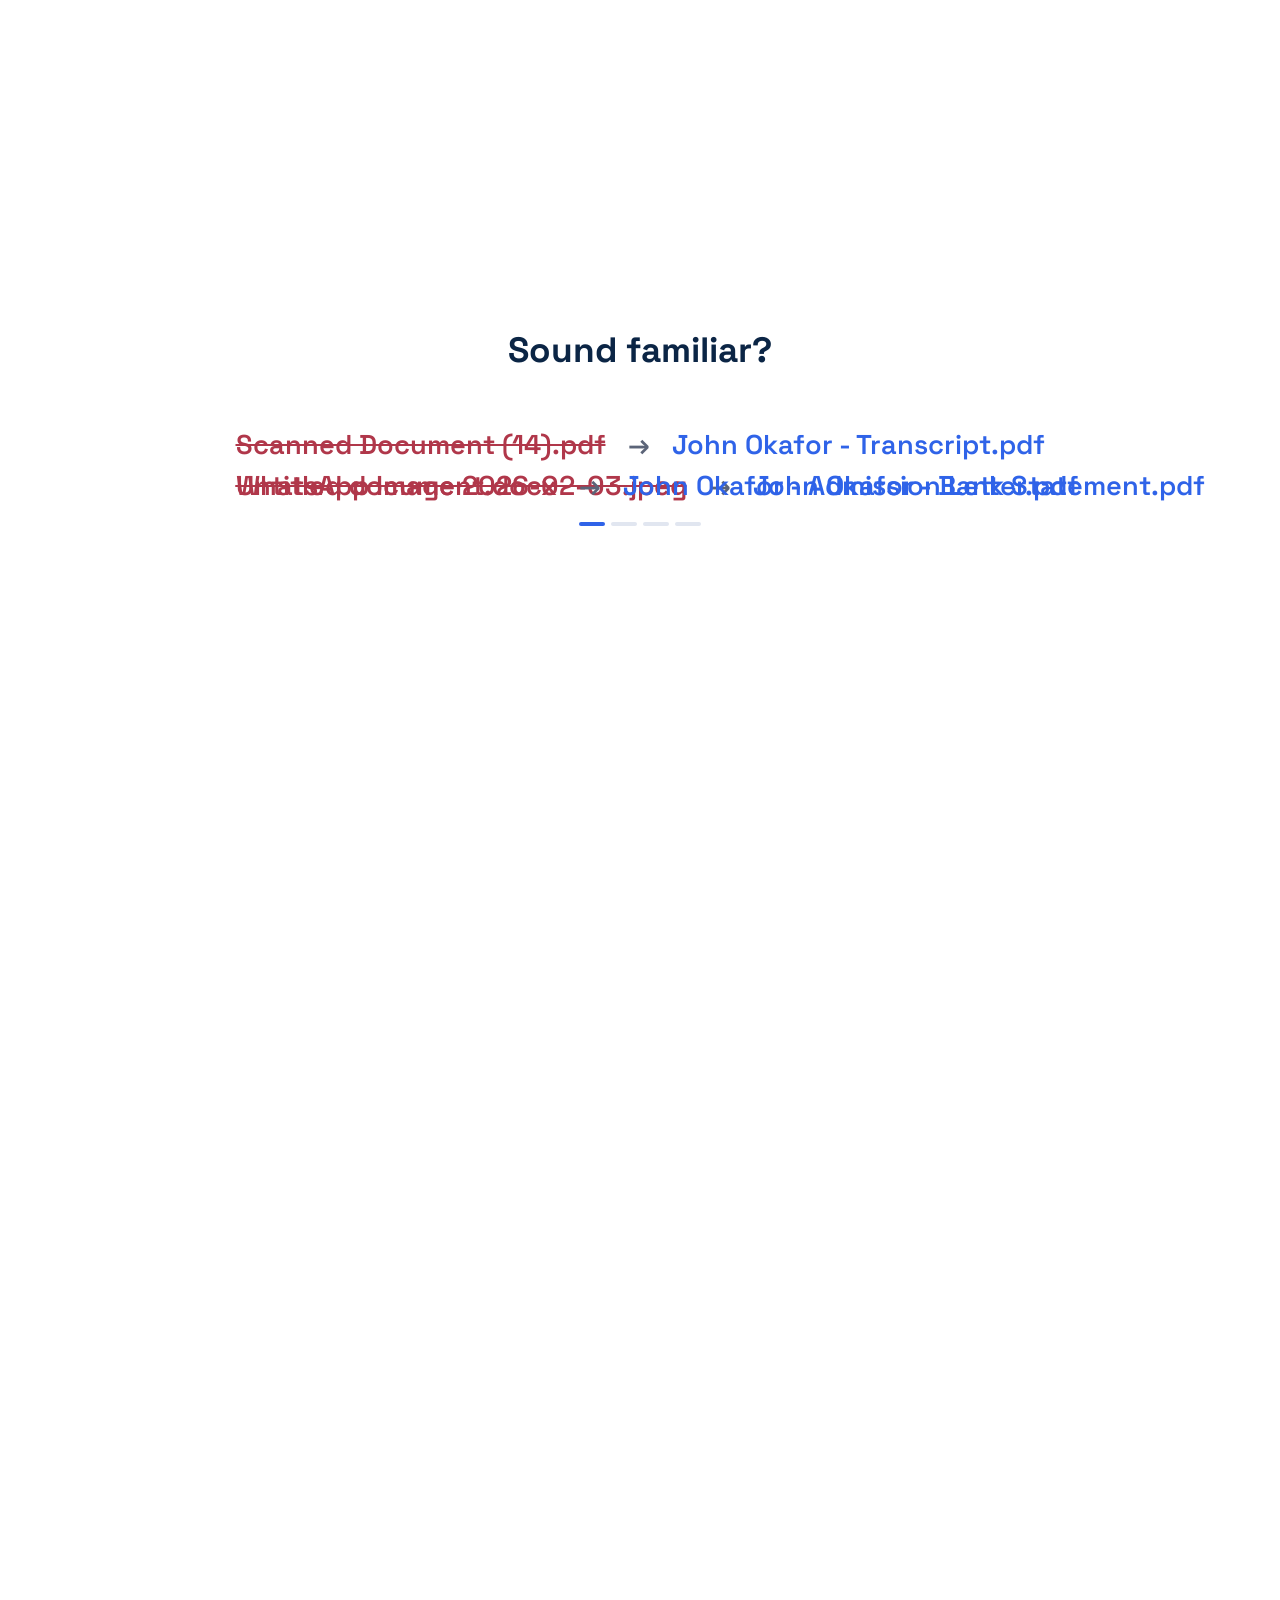
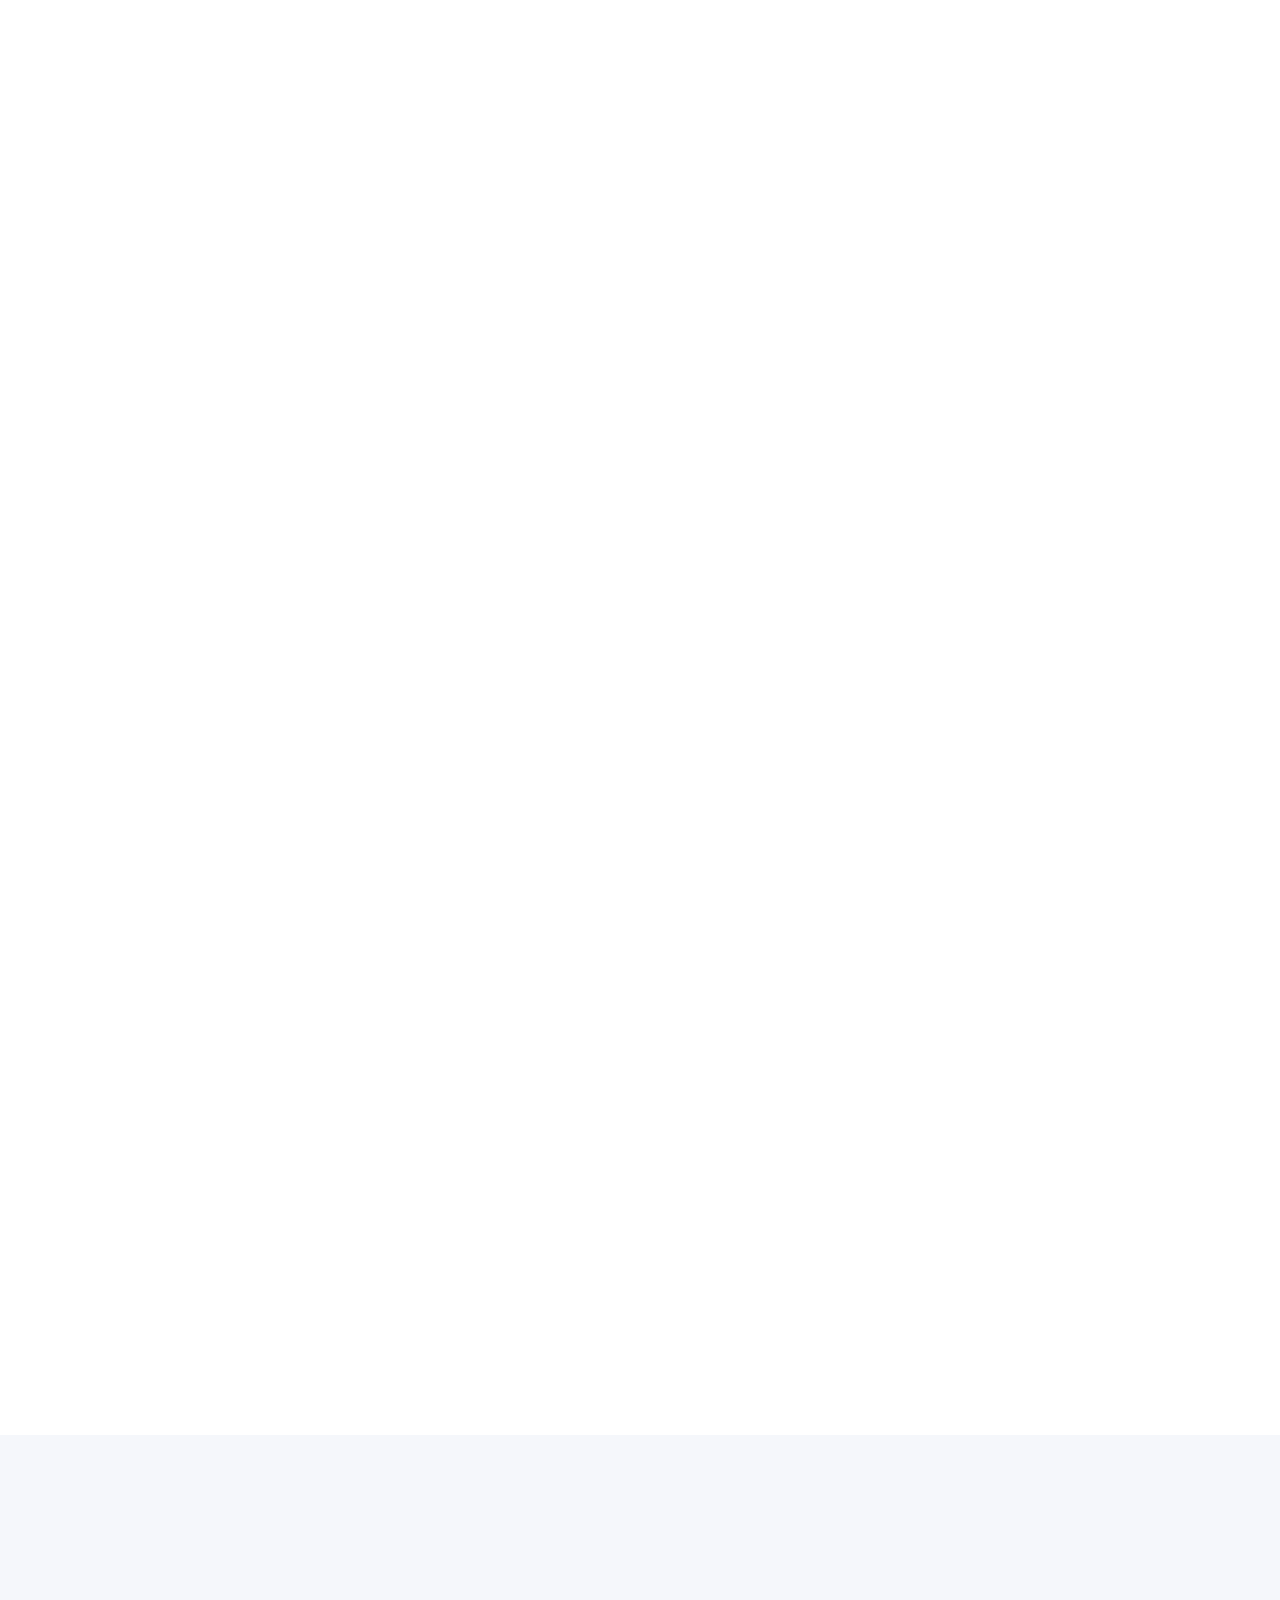
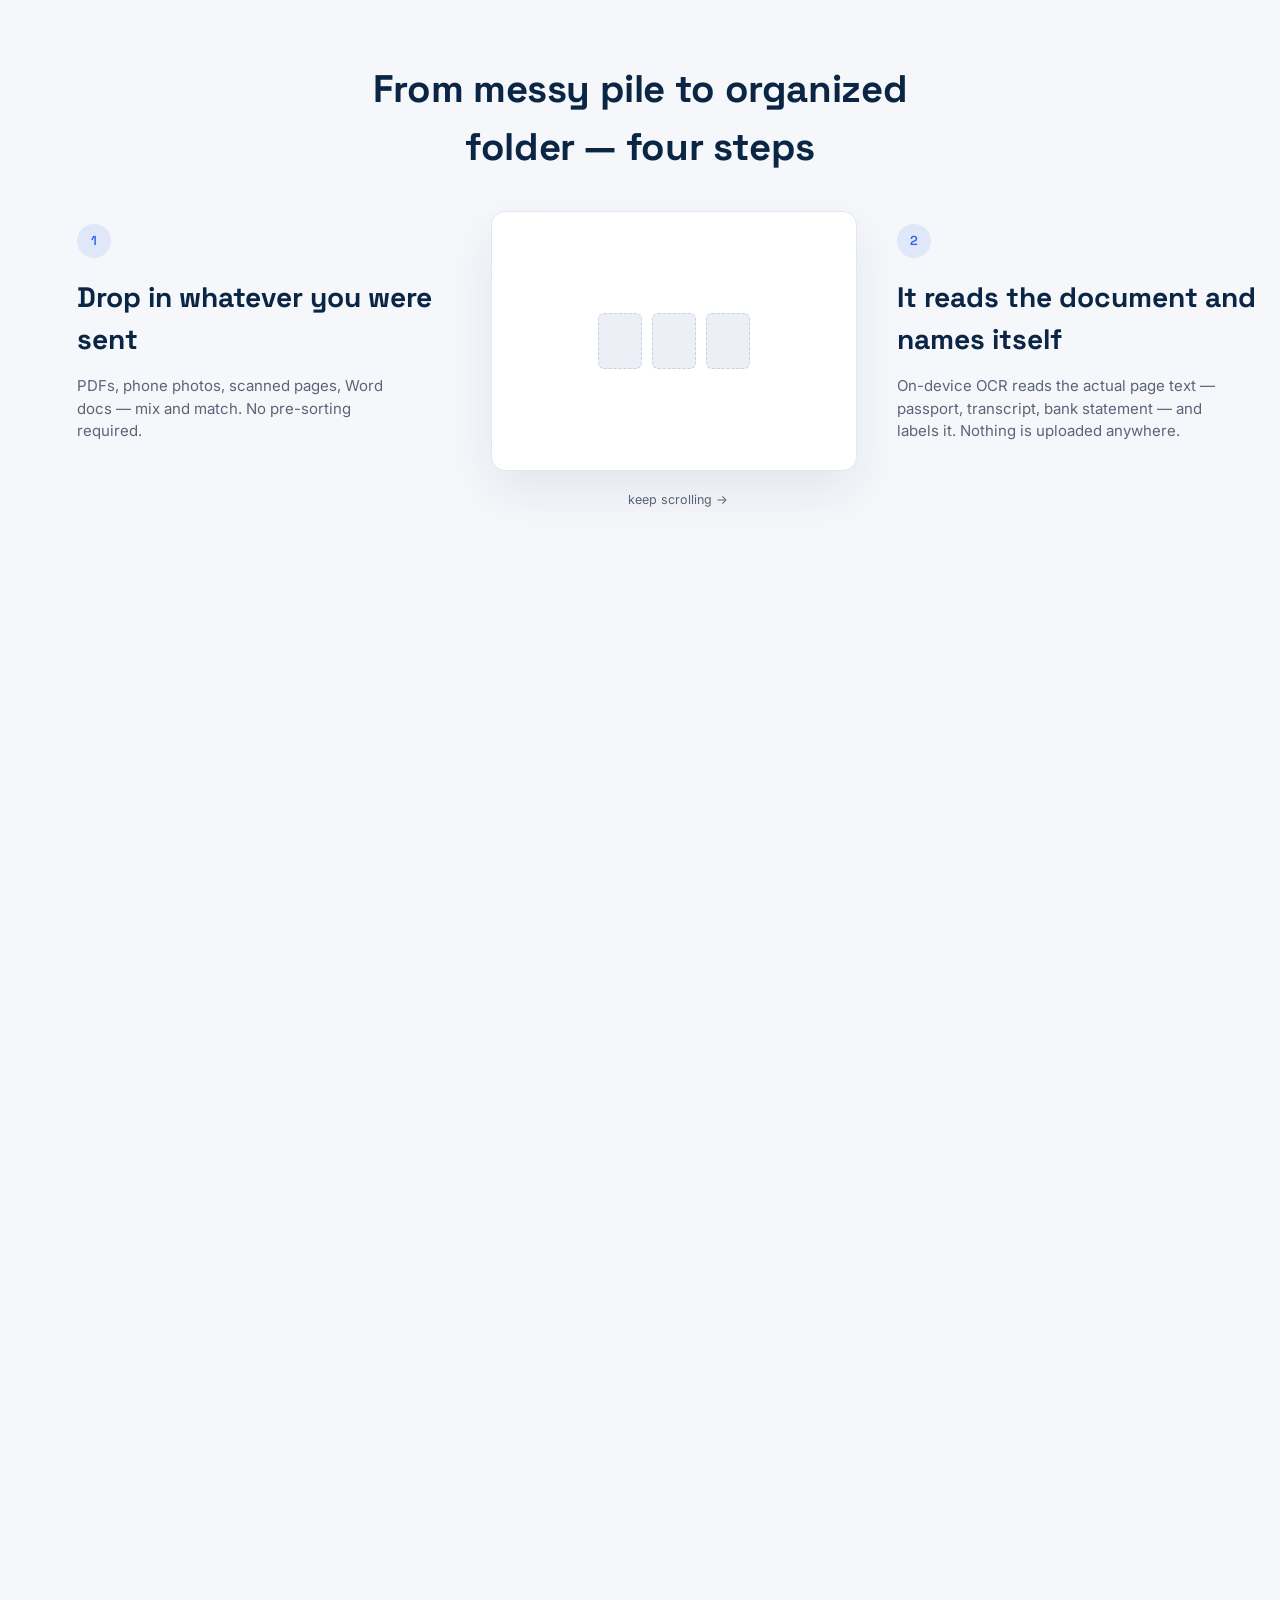
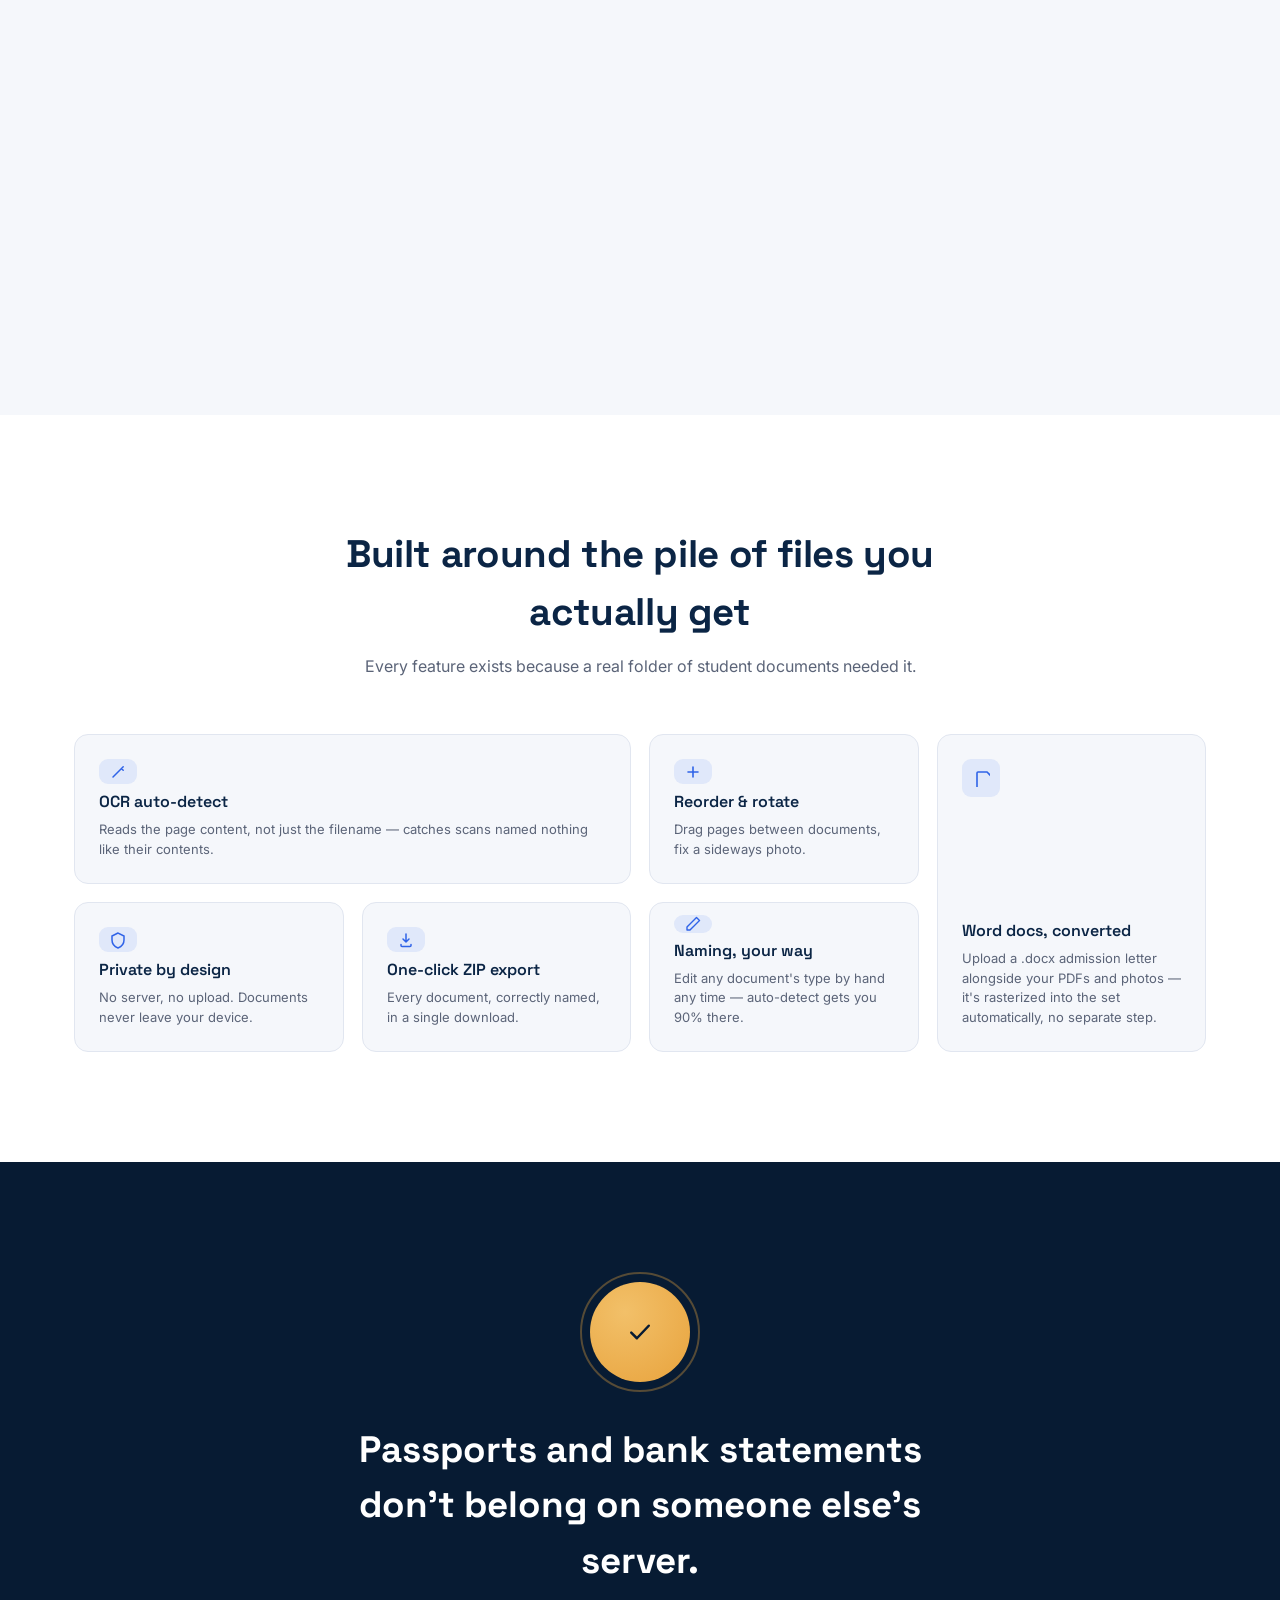
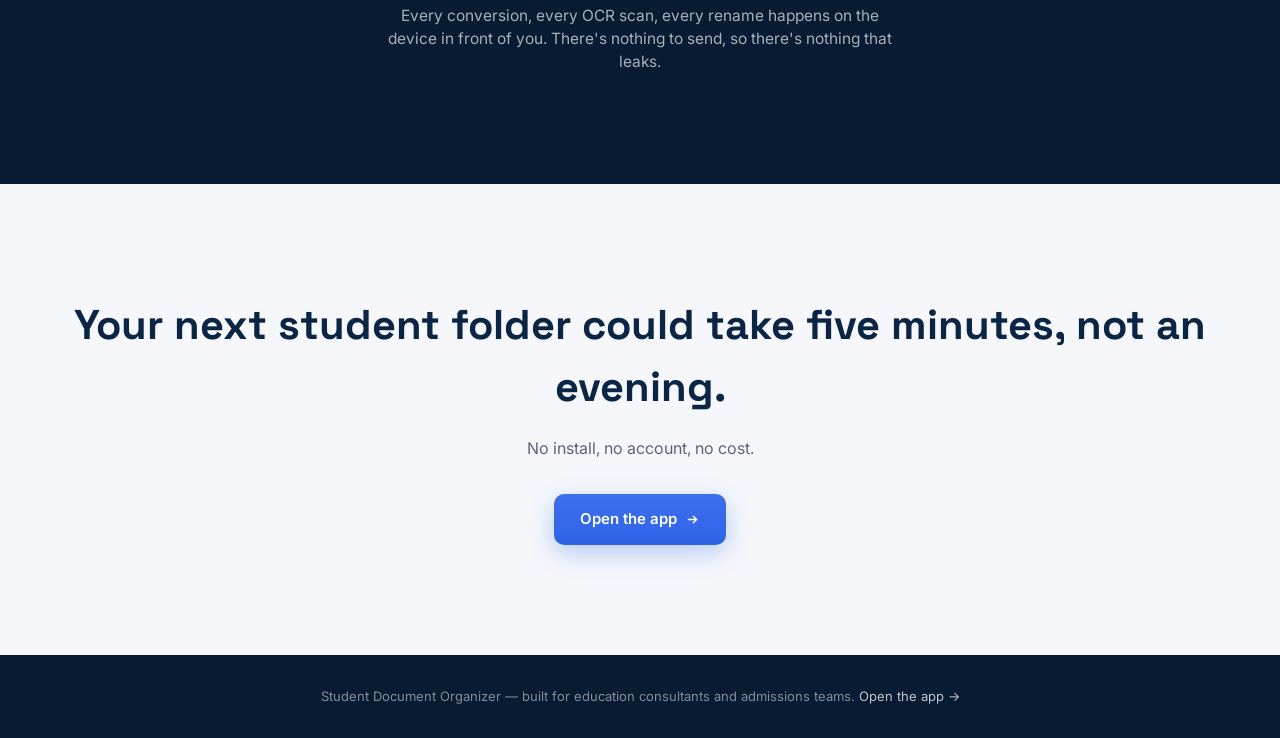
==== commit 16ce2697: "Update index.html" ====
--- a/index.html
+++ b/index.html
@@ -56,8 +56,10 @@
   .nav-cta:hover{ transform:translateY(-1px); box-shadow: 0 6px 18px rgba(47,99,232,0.4); }
 
   /* ---------------- Hero ---------------- */
+  .hero-pin-outer{ height: 175vh; position:relative; }
+  .hero-pin-inner{ position:sticky; top:0; height:100svh; overflow:hidden; }
   .hero{
-    position:relative; min-height:100svh; background: radial-gradient(ellipse 120% 80% at 50% -10%, #123064, var(--ink-2) 60%);
+    position:relative; height:100%; background: radial-gradient(ellipse 120% 80% at 50% -10%, #123064, var(--ink-2) 60%);
     display:flex; align-items:center; overflow:hidden; padding: 120px 24px 80px;
   }
   .hero-grid{
@@ -327,27 +329,31 @@
   <a class="nav-cta" href="app.html">Open the app</a>
 </nav>
 
-<section class="hero">
-  <div class="hero-grid">
-    <div>
-      <div class="hero-badge">
-        <svg width="13" height="13" viewBox="0 0 18 18" fill="none"><path d="M9 2 3 5v4c0 4 2.6 6.7 6 8 3.4-1.3 6-4 6-8V5L9 2Z" stroke="currentColor" stroke-width="1.4"/></svg>
-        Free · everything runs in your browser
-      </div>
-      <h1>Every scan, photo, and PDF a student sends you — <span class="accent">turned into one clean, labeled file.</span></h1>
-      <p class="lede">Stop manually renaming "IMG_4471.jpg" at 11pm. Upload the pile, and get back correctly named, correctly ordered PDFs — passport, transcript, bank statement, all of it — ready to send.</p>
-      <div class="hero-actions">
-        <a class="btn-hero-primary" href="app.html">
-          Open the app
-          <svg width="15" height="15" viewBox="0 0 18 18" fill="none"><path d="M4 9h10m0 0-4-4m4 4-4 4" stroke="currentColor" stroke-width="1.6" stroke-linecap="round" stroke-linejoin="round"/></svg>
-        </a>
-        <a class="btn-hero-secondary" href="#how">See how it works</a>
-      </div>
-    </div>
-    <div class="hero-stack" id="heroStack">
-      <!-- doc cards injected by JS -->
-      <div class="hero-caption">scroll ↓</div>
-    </div>
+<section class="hero-pin-outer" id="heroPinOuter">
+  <div class="hero-pin-inner">
+    <section class="hero">
+      <div class="hero-grid">
+        <div>
+          <div class="hero-badge">
+            <svg width="13" height="13" viewBox="0 0 18 18" fill="none"><path d="M9 2 3 5v4c0 4 2.6 6.7 6 8 3.4-1.3 6-4 6-8V5L9 2Z" stroke="currentColor" stroke-width="1.4"/></svg>
+            Free · everything runs in your browser
+          </div>
+          <h1>Every scan, photo, and PDF a student sends you — <span class="accent">turned into one clean, labeled file.</span></h1>
+          <p class="lede">Stop manually renaming "IMG_4471.jpg" at 11pm. Upload the pile, and get back correctly named, correctly ordered PDFs — passport, transcript, bank statement, all of it — ready to send.</p>
+          <div class="hero-actions">
+            <a class="btn-hero-primary" href="app.html">
+              Open the app
+              <svg width="15" height="15" viewBox="0 0 18 18" fill="none"><path d="M4 9h10m0 0-4-4m4 4-4 4" stroke="currentColor" stroke-width="1.6" stroke-linecap="round" stroke-linejoin="round"/></svg>
+            </a>
+            <a class="btn-hero-secondary" href="#how">See how it works</a>
+          </div>
+        </div>
+        <div class="hero-stack" id="heroStack">
+          <!-- doc cards injected by JS -->
+          <div class="hero-caption">scroll ↓</div>
+        </div>
+      </div>
+    </section>
   </div>
 </section>
 
@@ -540,10 +546,9 @@
   { x:-120, y:-70, r:-22 }, { x:90, y:-100, r:16 }, { x:-70, y:60, r:12 },
   { x:110, y:80, r:-14 }, { x:10, y:-20, r:6 },
 ];
+const heroPinOuter = document.getElementById('heroPinOuter');
 function updateHero(){
-  const heroEl = document.querySelector('.hero');
-  const rect = heroEl.getBoundingClientRect();
-  const p = Math.min(1, Math.max(0, -rect.top / (heroEl.offsetHeight * 0.7)));
+  const p = Math.min(1, pinProgress(heroPinOuter) / 0.6); // settle finishes at 60% through the pin, then holds
   heroCards.forEach((card, i)=>{
     const scatter = HERO_SCATTER[i];
     const stackOffset = (i - (heroCards.length-1)/2) * 10;
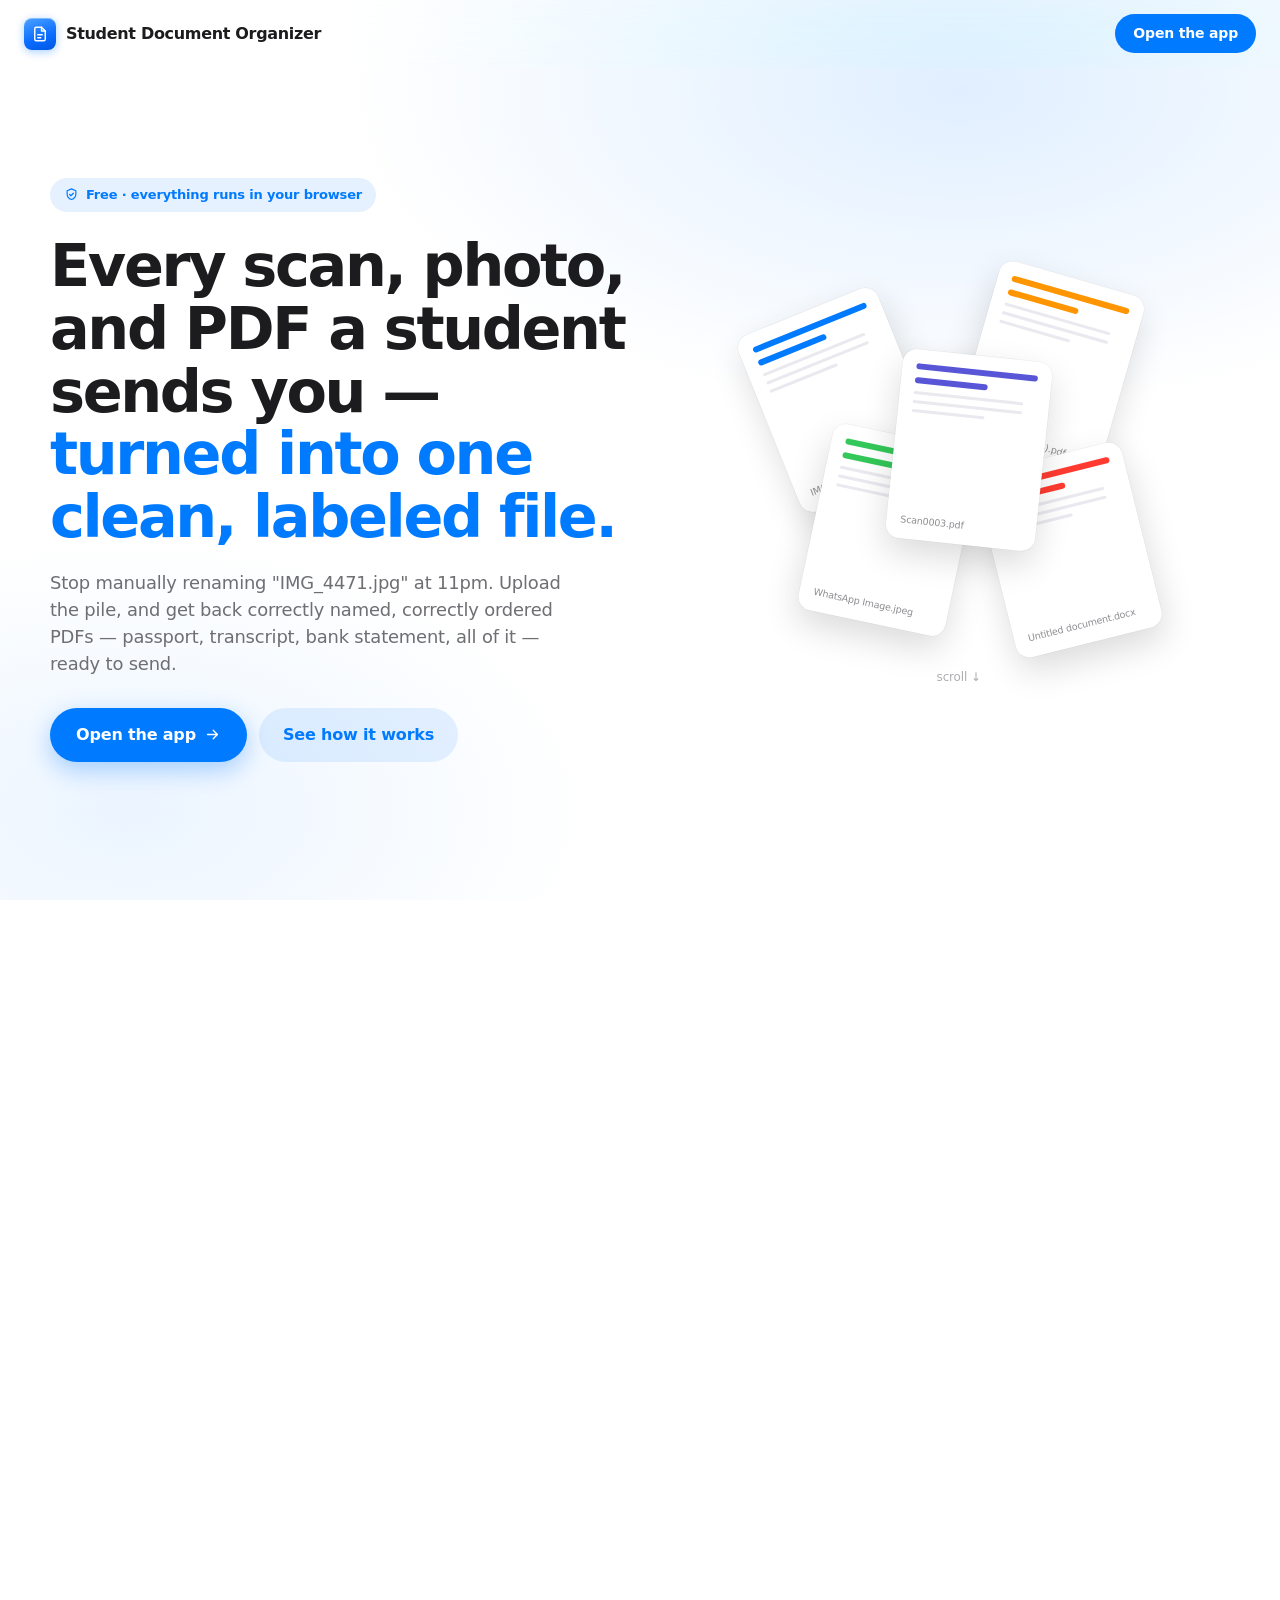
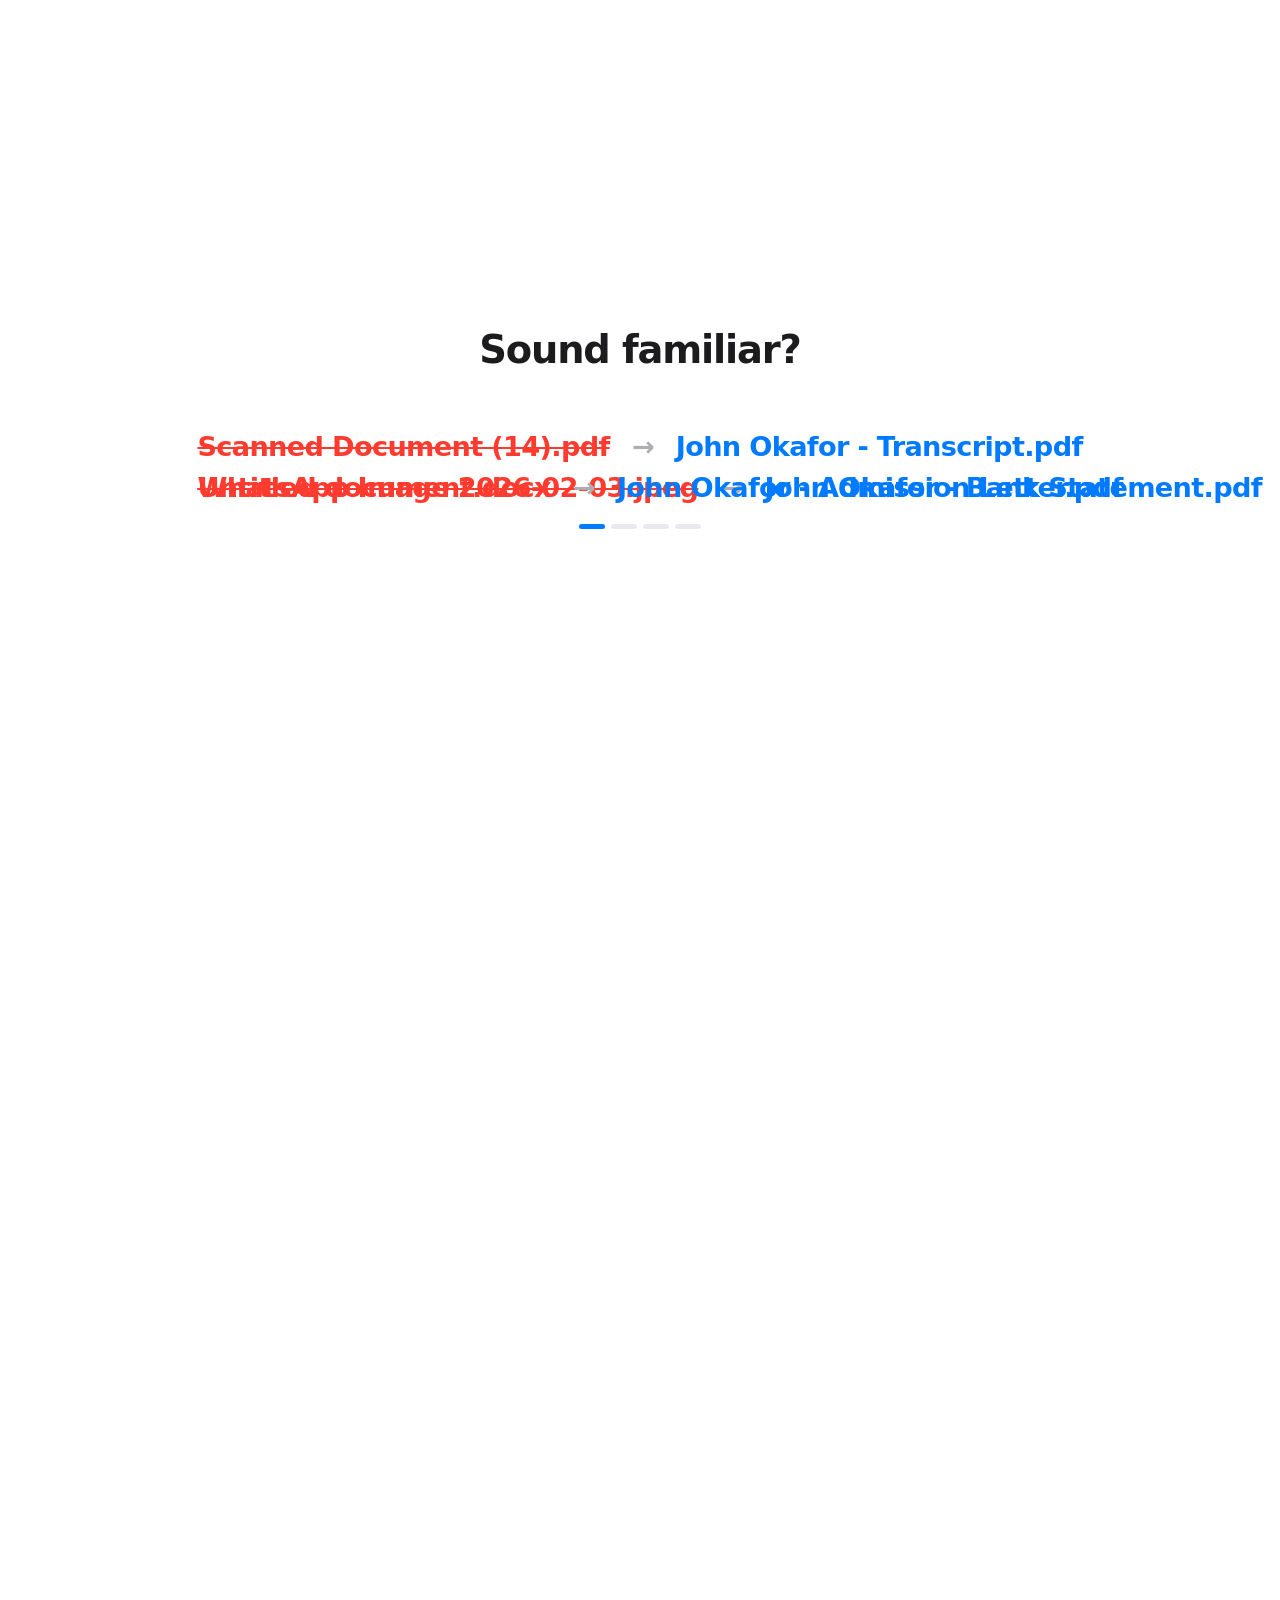
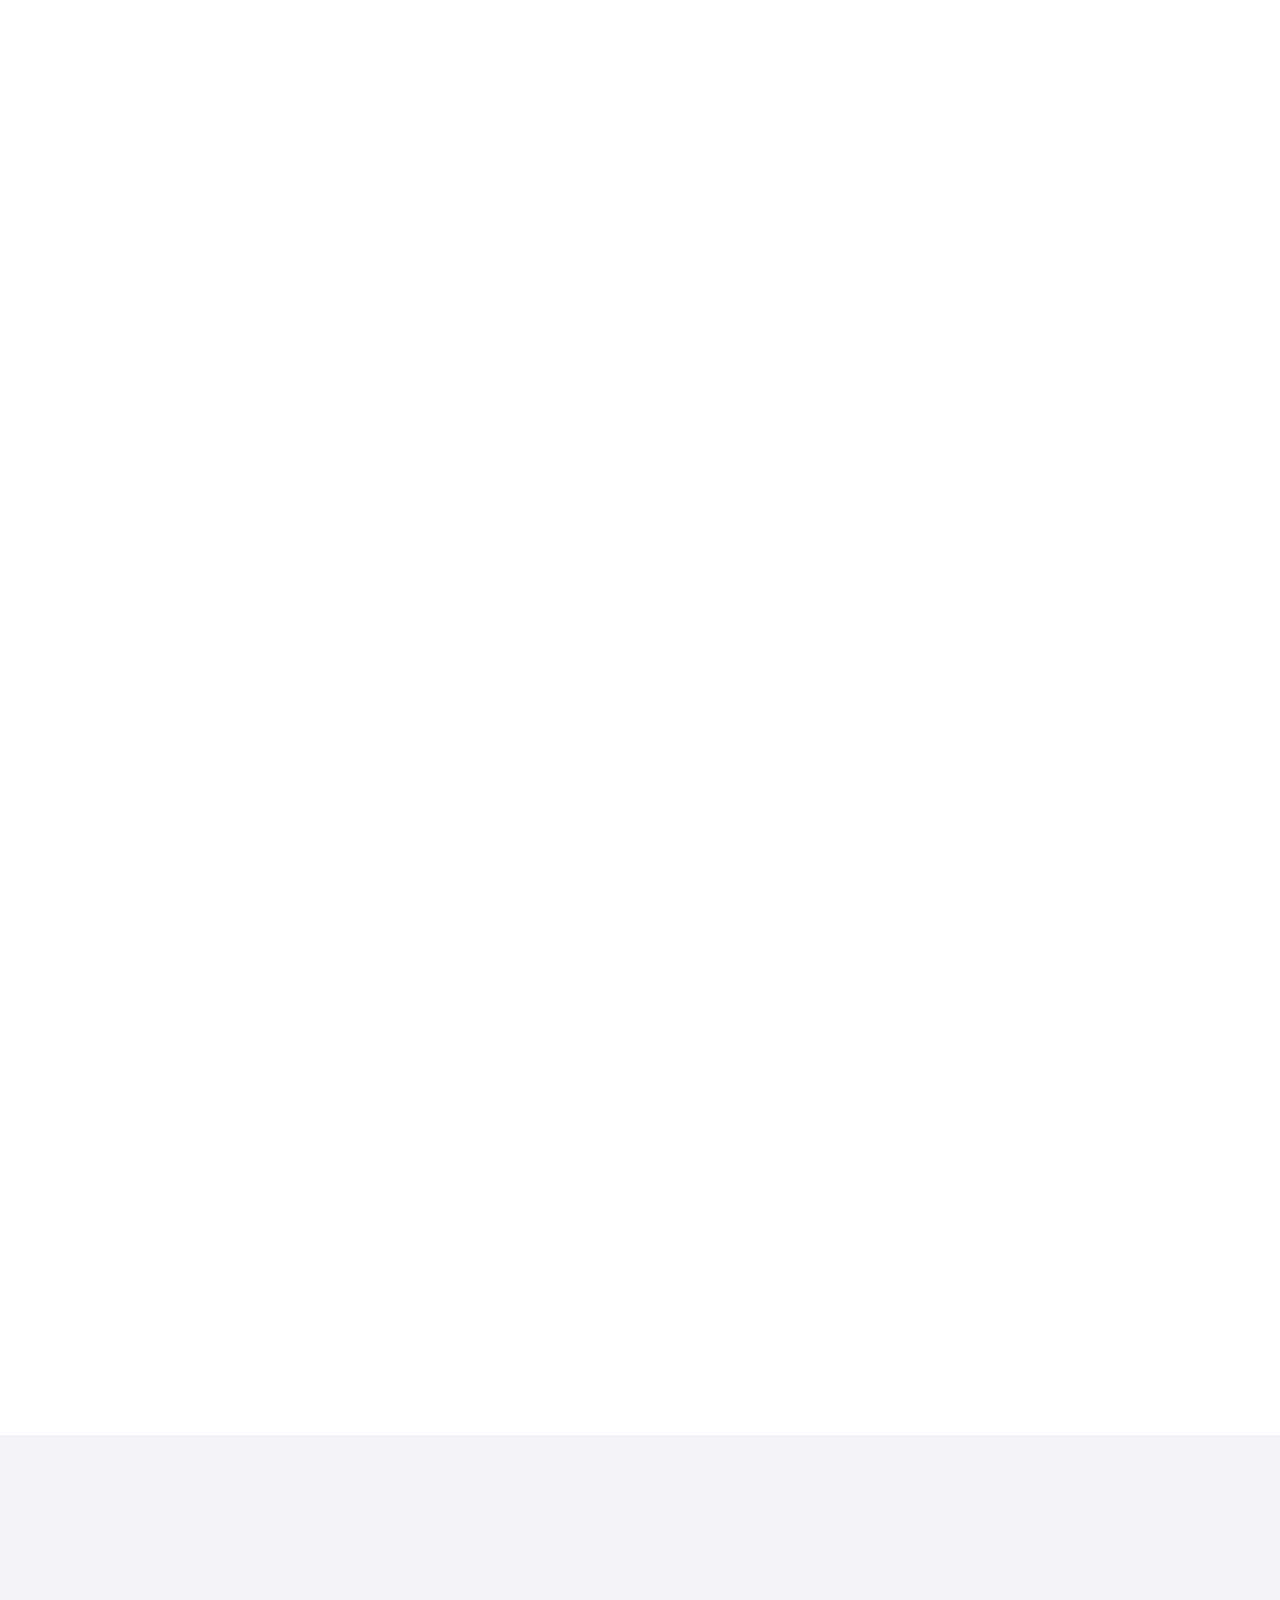
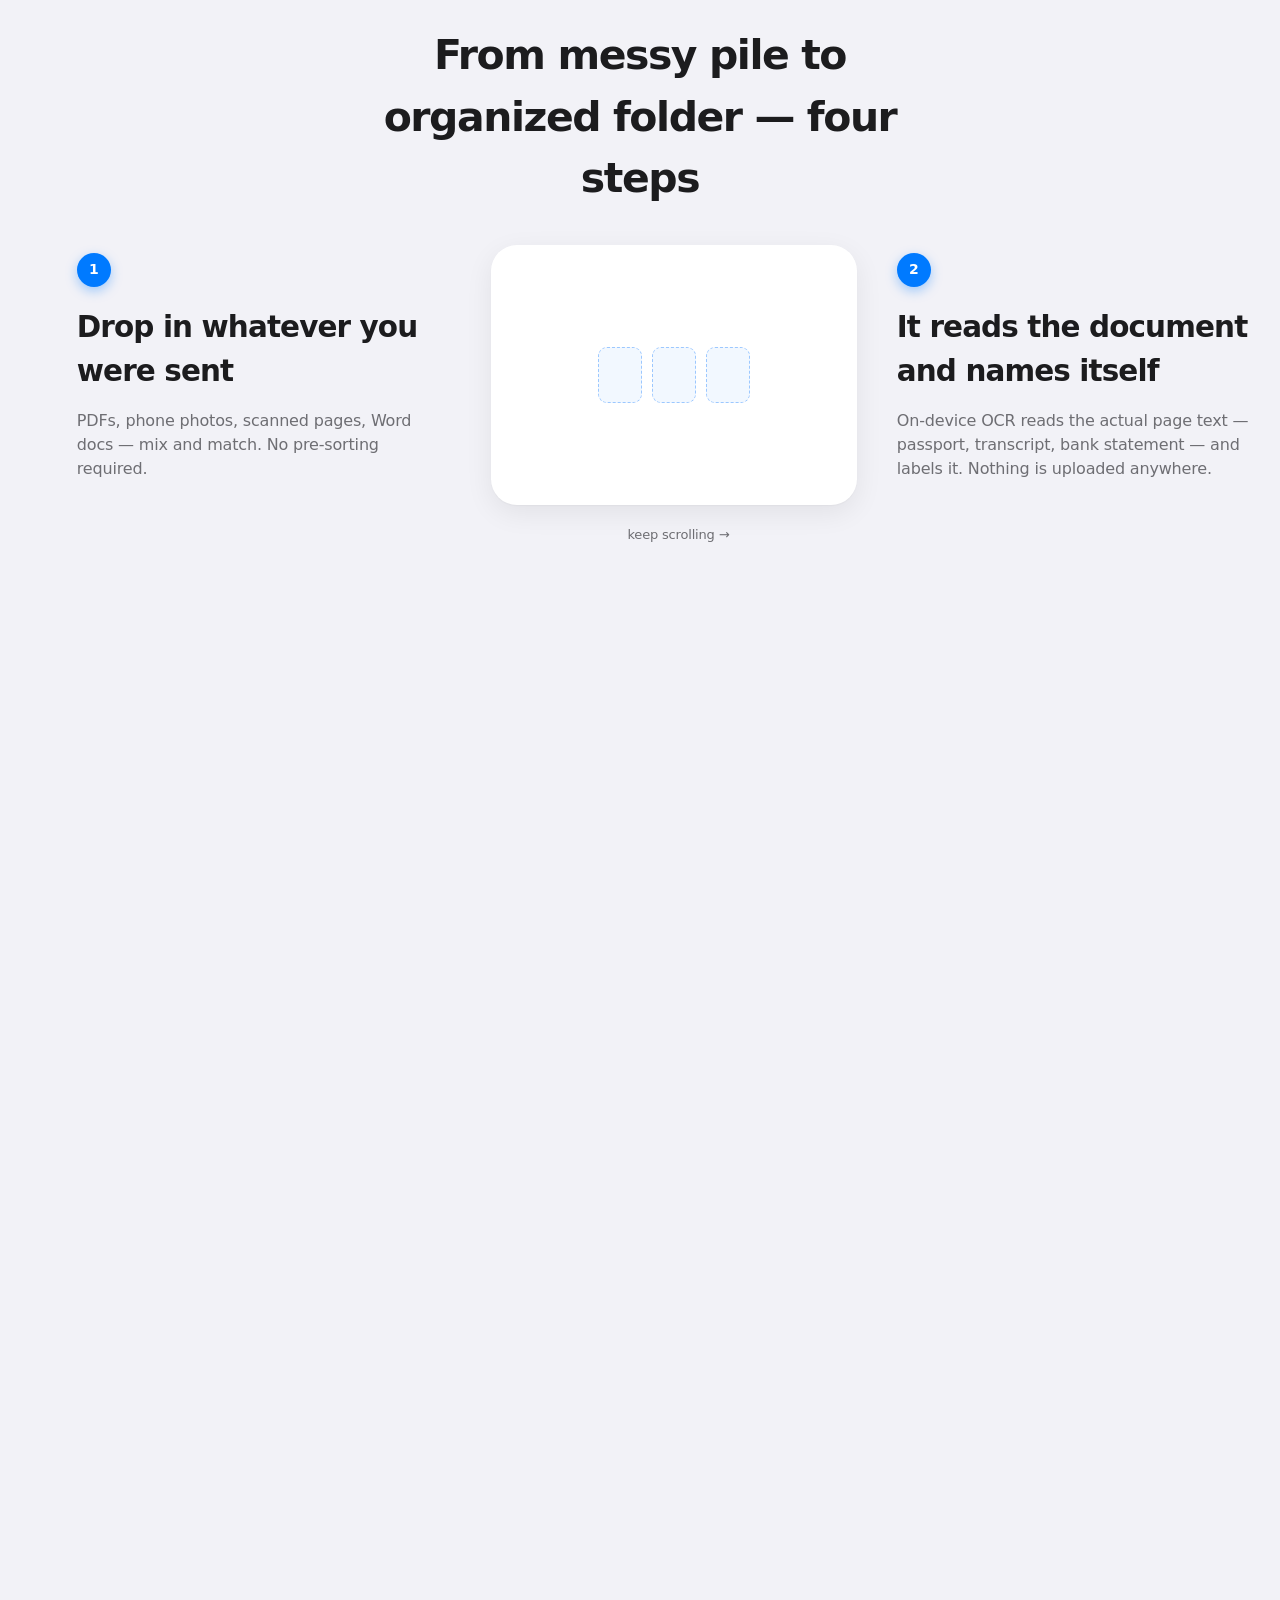
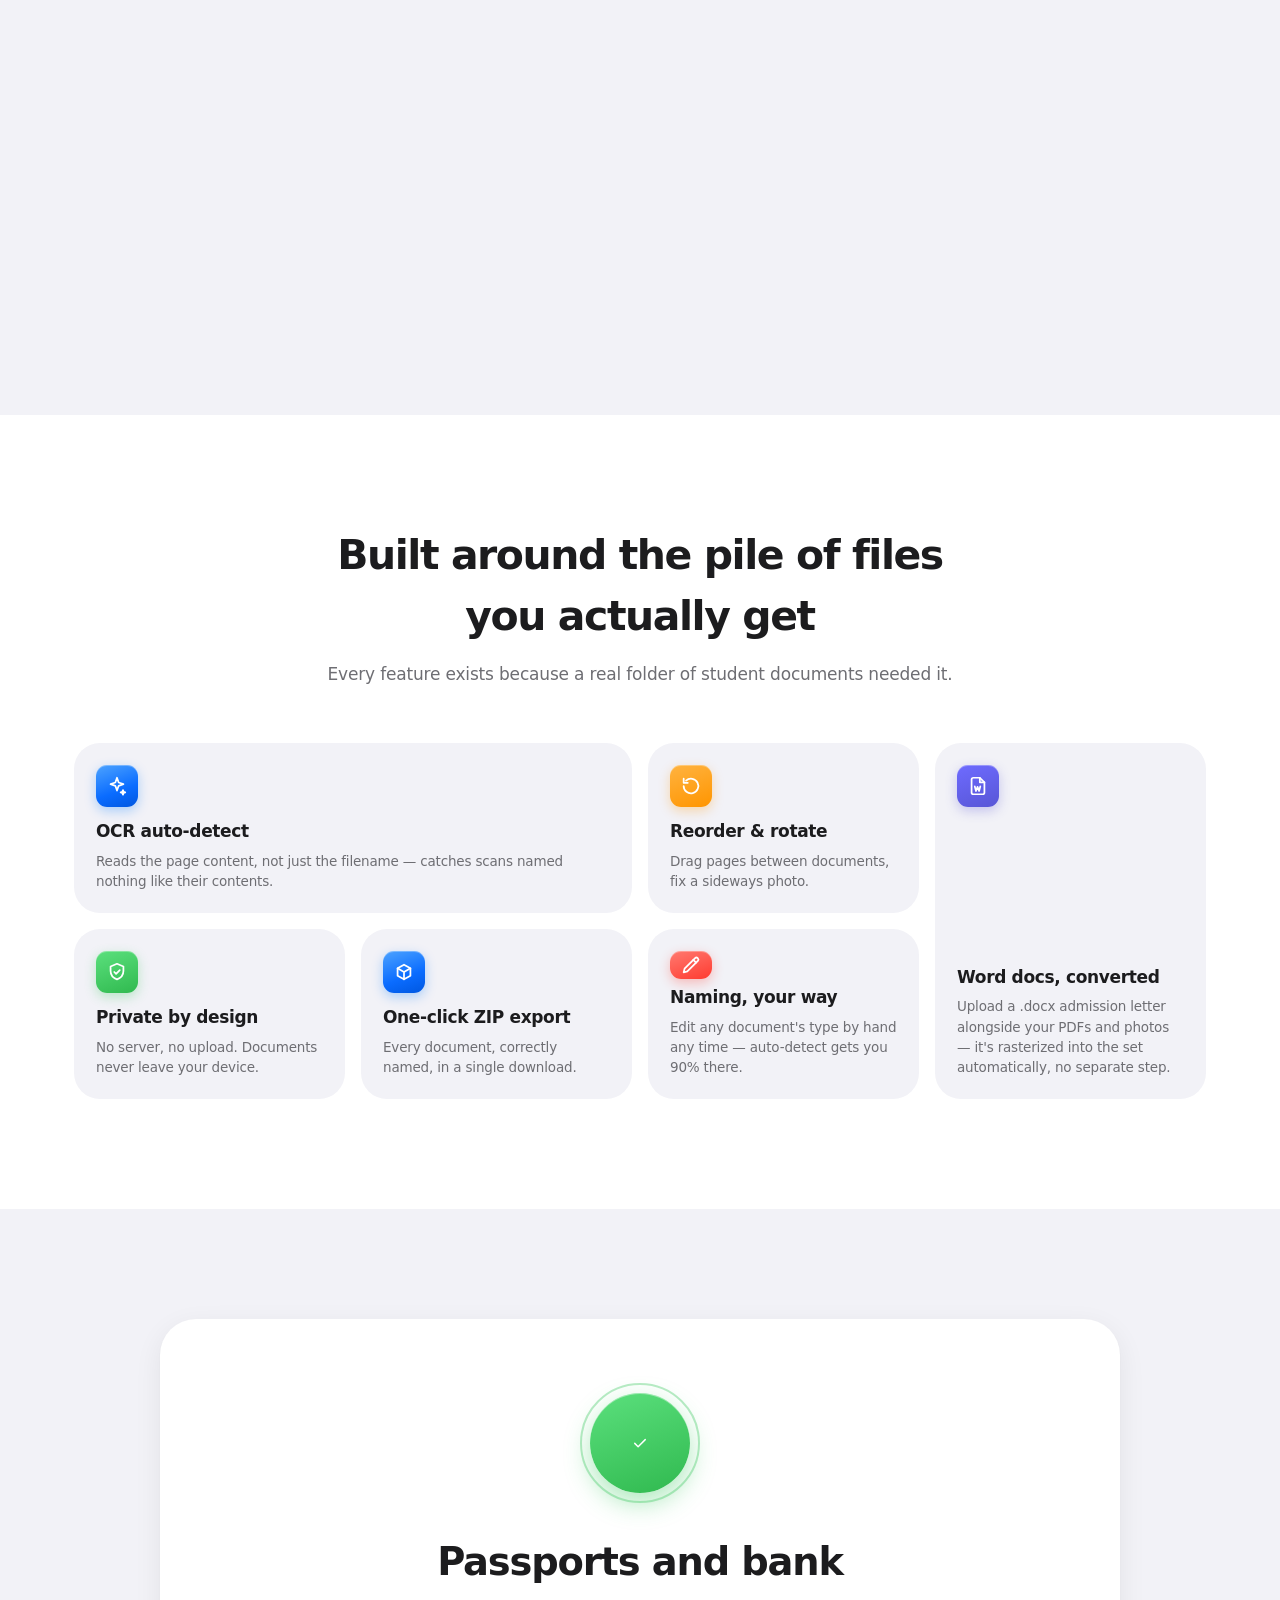
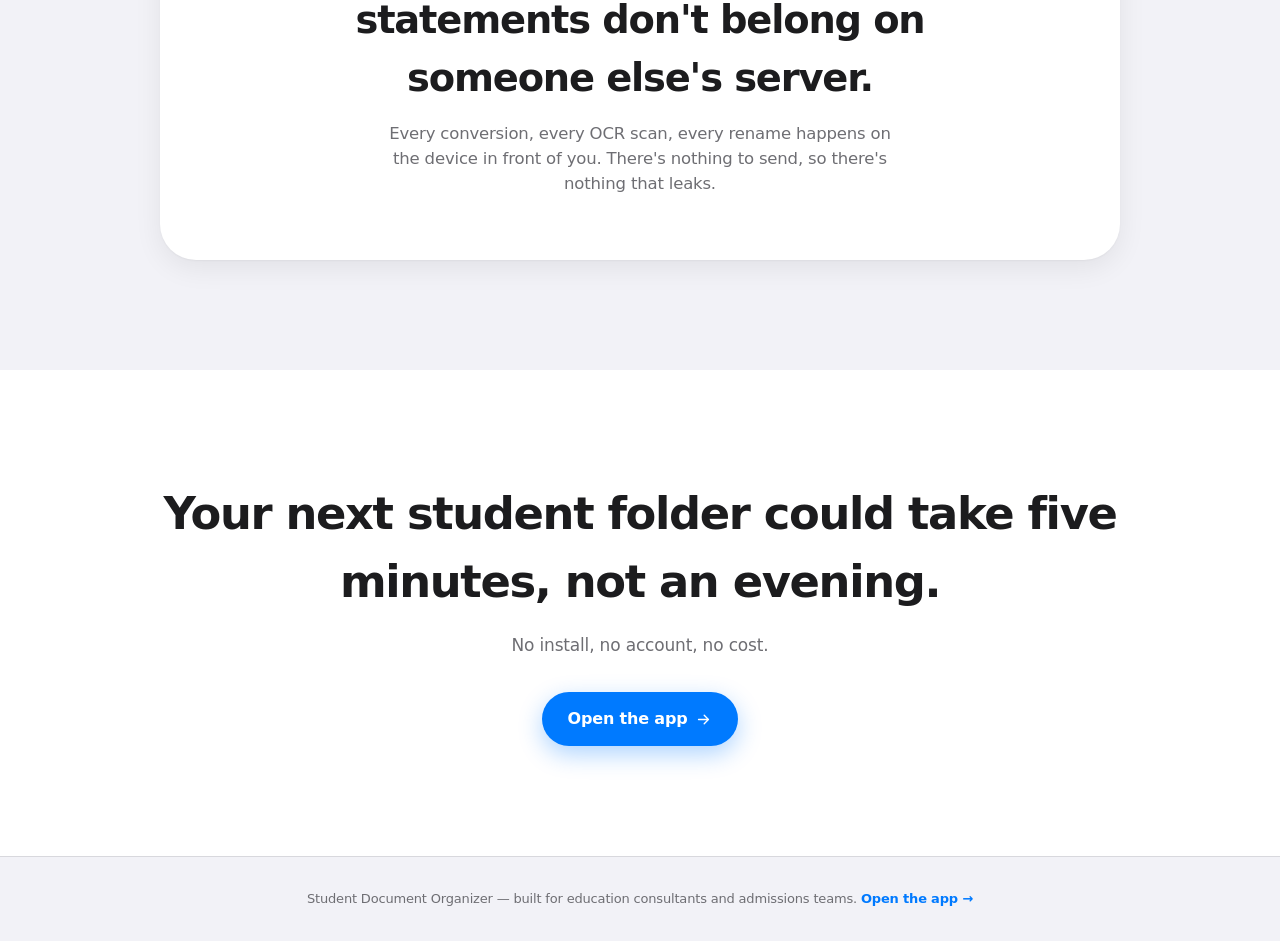
==== commit 12fbb941: "Restyle landing page to match the iOS look and make light the default theme Rewrites the landing pag" ====
--- a/index.html
+++ b/index.html
@@ -2,64 +2,77 @@
 <html lang="en">
 <head>
 <meta charset="UTF-8" />
-<meta name="viewport" content="width=device-width, initial-scale=1.0" />
+<meta name="theme-color" content="#FFFFFF" />
+<meta name="apple-mobile-web-app-capable" content="yes" />
+<meta name="apple-mobile-web-app-status-bar-style" content="default" />
+<link rel="icon" type="image/svg+xml" href="icons/favicon.svg" />
+<link rel="apple-touch-icon" href="icons/apple-touch-icon.png" />
+<link rel="manifest" href="manifest.webmanifest" />
+
+<meta name="viewport" content="width=device-width, initial-scale=1.0, viewport-fit=cover" />
 <title>Student Document Organizer — Stop renaming scans by hand</title>
 <meta name="description" content="Turn a messy folder of passport scans, transcripts, and bank statements into clean, correctly named PDFs — right in your browser." />
-<link rel="preconnect" href="https://fonts.googleapis.com">
-<link href="https://fonts.googleapis.com/css2?family=Space+Grotesk:wght@500;600;700&family=Inter:wght@400;500;600;700&display=swap" rel="stylesheet">
 <style>
   :root{
-    --ink-2: #071B33;
-    --ink: #0B2545;
-    --paper: #F5F7FB;
-    --paper-2: #ECEFF6;
-    --blue: #2F63E8;
-    --blue-2: #6690F5;
-    --amber: #E8A33D;
-    --white: #FFFFFF;
-    --muted: #5B6478;
-    --rule: #E1E6F0;
+  color-scheme:light;
+    --ios-blue:#007AFF; --ios-green:#34C759; --ios-red:#FF3B30; --ios-orange:#FF9500;
+    --ink:#1C1C1E; --ink-2:#1C1C1E;
+    --paper:#F2F2F7; --paper-2:#E9E9EF;
+    --blue:#007AFF; --blue-2:#5AA9FF;
+    --amber:#FF9F0A; --white:#FFFFFF;
+    --muted:#6E6E73; --rule:rgba(60,60,67,.14);
+    --font:-apple-system, BlinkMacSystemFont, "SF Pro Display", "SF Pro Text", "Helvetica Neue", "Inter", system-ui, sans-serif;
+    --shadow:0 1px 2px rgba(0,0,0,.04), 0 8px 28px rgba(0,0,0,.07);
+    --glass:rgba(255,255,255,.78);
   }
   *{ box-sizing:border-box; }
-  html{ scroll-behavior:smooth; }
+  html{ scroll-behavior:smooth; -webkit-text-size-adjust:100%; -webkit-tap-highlight-color:transparent; }
   body{
-    margin:0; background:var(--paper); color:var(--ink);
-    font-family:'Inter', sans-serif; line-height:1.5;
+    margin:0; background:#fff; color:var(--ink);
+    font-family:var(--font); line-height:1.5; letter-spacing:-.011em;
     -webkit-font-smoothing:antialiased;
   }
-  h1,h2,h3{ font-family:'Space Grotesk', sans-serif; margin:0; }
+  h1,h2,h3,h4{ font-family:var(--font); margin:0; letter-spacing:-.03em; }
   img{ max-width:100%; }
   a{ color:inherit; }
+  :focus-visible{ outline:3px solid rgba(0,122,255,.45); outline-offset:2px; }
+  .ico{ width:18px; height:18px; flex-shrink:0; display:inline-block; vertical-align:-3px; }
   .wrap{ max-width:1180px; margin:0 auto; padding:0 24px; }
   @media (prefers-reduced-motion: reduce){
     *{ animation-duration:0.001ms !important; animation-iteration-count:1 !important; transition-duration:0.001ms !important; scroll-behavior:auto !important; }
   }
 
-  /* ---------------- Nav ---------------- */
+  /* ---------------- Nav (frosted) ---------------- */
   .nav{
     position:fixed; top:0; left:0; right:0; z-index:50;
     display:flex; align-items:center; justify-content:space-between;
-    padding: 16px 24px; backdrop-filter: blur(10px);
-    background: rgba(7,27,51,0.0); transition: background .3s ease, box-shadow .3s ease, padding .3s ease;
-  }
-  .nav.scrolled{ background: rgba(7,27,51,0.85); box-shadow: 0 1px 0 rgba(255,255,255,0.06); padding:12px 24px; }
-  .nav-brand{ display:flex; align-items:center; gap:10px; color:#fff; font-family:'Space Grotesk',sans-serif; font-weight:600; font-size:15px; }
+    padding: 14px 24px; -webkit-backdrop-filter:saturate(180%) blur(24px); backdrop-filter:saturate(180%) blur(24px);
+    background: transparent; border-bottom:.5px solid transparent;
+    transition: background .3s ease, border-color .3s ease, padding .3s ease;
+  }
+  .nav.scrolled{ background: var(--glass); border-bottom-color: var(--rule); padding:10px 24px; }
+  .nav-brand{ display:flex; align-items:center; gap:10px; color:var(--ink); font-weight:700; font-size:16px; letter-spacing:-.02em; }
   .nav-brand .nav-mark{
-    width:30px; height:30px; border-radius:8px; background: rgba(255,255,255,0.12);
-    display:flex; align-items:center; justify-content:center; color:#fff;
+    width:32px; height:32px; border-radius:8px; color:#fff;
+    background:linear-gradient(160deg,#4DA3FF,#0A6CFF 60%,#0057E0);
+    box-shadow:0 2px 8px rgba(0,122,255,.35), inset 0 1px 0 rgba(255,255,255,.35);
+    display:flex; align-items:center; justify-content:center;
   }
   .nav-cta{
-    background: var(--blue); color:#fff; border:none; padding:9px 18px; border-radius:8px;
-    font-family:'Inter',sans-serif; font-weight:600; font-size:13.5px; cursor:pointer; text-decoration:none;
-    display:inline-block; transition: transform .15s ease, box-shadow .15s ease;
-  }
-  .nav-cta:hover{ transform:translateY(-1px); box-shadow: 0 6px 18px rgba(47,99,232,0.4); }
+    background: var(--blue); color:#fff; border:none; padding:9px 18px; border-radius:999px;
+    font-family:var(--font); font-weight:600; font-size:14px; cursor:pointer; text-decoration:none;
+    display:inline-block; transition: transform .15s ease, box-shadow .15s ease, background .15s ease;
+  }
+  .nav-cta:hover{ background:#1A88FF; box-shadow: 0 6px 18px rgba(0,122,255,.35); }
+  .nav-cta:active{ transform:scale(.96); }
 
   /* ---------------- Hero ---------------- */
   .hero-pin-outer{ height: 175vh; position:relative; }
   .hero-pin-inner{ position:sticky; top:0; height:100svh; overflow:hidden; }
   .hero{
-    position:relative; height:100%; background: radial-gradient(ellipse 120% 80% at 50% -10%, #123064, var(--ink-2) 60%);
+    position:relative; height:100%;
+    background: radial-gradient(ellipse 80% 60% at 75% 10%, rgba(0,122,255,.12), transparent 60%),
+                radial-gradient(ellipse 60% 50% at 10% 90%, rgba(90,169,255,.12), transparent 60%), #fff;
     display:flex; align-items:center; overflow:hidden; padding: 120px 24px 80px;
   }
   .hero-grid{
@@ -67,37 +80,39 @@
     display:grid; grid-template-columns: 1.1fr 1fr; gap:40px; align-items:center;
   }
   .hero-badge{
-    display:inline-flex; align-items:center; gap:7px; color: var(--blue-2); background: rgba(47,99,232,0.14);
-    border:1px solid rgba(102,144,245,0.35); padding:6px 14px; border-radius:999px;
-    font-size:12.5px; font-weight:500; margin-bottom:22px;
-  }
-  .hero-badge svg{ flex-shrink:0; }
+    display:inline-flex; align-items:center; gap:7px; color: var(--blue); background: rgba(0,122,255,.1);
+    padding:7px 14px; border-radius:999px; font-size:13px; font-weight:600; margin-bottom:22px;
+  }
+  .hero-badge .ico{ width:15px; height:15px; }
   .hero h1{
-    color:#fff; font-size: clamp(2.1rem, 4.2vw, 3.4rem); font-weight:700; line-height:1.12; letter-spacing:-0.01em;
-  }
-  .hero h1 .accent{ color: var(--blue-2); }
+    color:var(--ink); font-size: clamp(2.2rem, 4.6vw, 3.7rem); font-weight:800; line-height:1.07; letter-spacing:-.04em;
+  }
+  .hero h1 .accent{ color: var(--blue); }
   .hero p.lede{
-    color: rgba(255,255,255,0.72); font-size: clamp(1rem, 1.4vw, 1.15rem); max-width:46ch; margin:22px 0 30px;
-  }
-  .hero-actions{ display:flex; gap:14px; flex-wrap:wrap; }
+    color: var(--muted); font-size: clamp(1.02rem, 1.4vw, 1.2rem); max-width:46ch; margin:22px 0 30px;
+  }
+  .hero-actions{ display:flex; gap:12px; flex-wrap:wrap; }
   .btn-hero-primary{
-    background: linear-gradient(180deg, #3D6FEC, var(--blue)); color:#fff; border:none;
-    padding:14px 26px; border-radius:10px; font-family:'Inter',sans-serif; font-weight:600; font-size:15px;
+    background: var(--blue); color:#fff; border:none;
+    padding:15px 26px; border-radius:999px; font-family:var(--font); font-weight:600; font-size:16px;
     cursor:pointer; text-decoration:none; display:inline-flex; align-items:center; gap:8px;
-    box-shadow: 0 8px 24px rgba(47,99,232,0.4); transition: transform .15s ease, box-shadow .15s ease;
-  }
-  .btn-hero-primary:hover{ transform:translateY(-2px); box-shadow: 0 12px 32px rgba(47,99,232,0.5); }
+    box-shadow: 0 8px 24px rgba(0,122,255,.32); transition: transform .15s ease, box-shadow .15s ease, background .15s ease;
+  }
+  .btn-hero-primary:hover{ background:#1A88FF; transform:translateY(-2px); box-shadow: 0 12px 30px rgba(0,122,255,.42); }
+  .btn-hero-primary:active{ transform:scale(.97); }
+  .btn-hero-primary .ico{ width:17px; height:17px; vertical-align:middle; }
   .btn-hero-secondary{
-    background: rgba(255,255,255,0.06); color:#fff; border:1px solid rgba(255,255,255,0.25);
-    padding:14px 22px; border-radius:10px; font-family:'Inter',sans-serif; font-weight:500; font-size:15px;
-    cursor:pointer; text-decoration:none; transition: background .15s ease;
-  }
-  .btn-hero-secondary:hover{ background: rgba(255,255,255,0.14); }
+    background: rgba(0,122,255,.1); color:var(--blue); border:none;
+    padding:15px 24px; border-radius:999px; font-family:var(--font); font-weight:600; font-size:16px;
+    cursor:pointer; text-decoration:none; transition: background .15s ease, transform .15s ease;
+  }
+  .btn-hero-secondary:hover{ background: rgba(0,122,255,.18); }
+  .btn-hero-secondary:active{ transform:scale(.97); }
 
   .hero-stack{ position:relative; height:420px; }
   .doc-card{
-    position:absolute; width:150px; height:190px; background:#fff; border-radius:8px;
-    box-shadow: 0 12px 30px rgba(0,0,0,0.35); padding:12px; left:50%; top:50%;
+    position:absolute; width:150px; height:190px; background:#fff; border-radius:14px;
+    box-shadow: 0 0 0 .5px rgba(0,0,0,.06), 0 14px 34px rgba(0,0,0,.14); padding:14px; left:50%; top:50%;
     transition: transform .05s linear, box-shadow .3s ease;
   }
   .doc-card .bar{ height:6px; border-radius:3px; margin-bottom:8px; }
@@ -105,17 +120,16 @@
   .doc-card .line{ height:3px; border-radius:2px; background: var(--paper-2); margin-bottom:6px; }
   .doc-card .line:nth-child(n){ width: 90%; }
   .doc-card .messy-name{
-    position:absolute; bottom:10px; left:12px; right:12px; font-size:9px; color:#9AA3B5;
-    font-family:'Inter',sans-serif; white-space:nowrap; overflow:hidden; text-overflow:ellipsis;
-    transition: opacity .25s ease;
+    position:absolute; bottom:12px; left:14px; right:14px; font-size:9.5px; color:#8E8E93;
+    white-space:nowrap; overflow:hidden; text-overflow:ellipsis; transition: opacity .25s ease;
   }
   .doc-card .clean-name{
-    position:absolute; bottom:10px; left:12px; right:12px; font-size:9px; color: var(--blue);
-    font-family:'Inter',sans-serif; font-weight:600; white-space:nowrap; overflow:hidden; text-overflow:ellipsis;
+    position:absolute; bottom:12px; left:14px; right:14px; font-size:9.5px; color: var(--blue);
+    font-weight:600; white-space:nowrap; overflow:hidden; text-overflow:ellipsis;
     opacity:0; transition: opacity .25s ease;
   }
   .hero-caption{
-    text-align:center; color: rgba(255,255,255,0.4); font-size:12px; margin-top:14px;
+    text-align:center; color: #AEAEB2; font-size:12px; margin-top:14px;
     position:absolute; bottom:-6px; left:0; right:0;
   }
 
@@ -123,29 +137,29 @@
   section{ position:relative; }
   .section-pad{ padding: 110px 24px; }
   .section-head{ max-width:640px; margin: 0 auto 56px; text-align:center; }
-  .section-head h2{ font-size: clamp(1.7rem, 3vw, 2.4rem); font-weight:700; letter-spacing:-0.01em; }
-  .section-head p{ color: var(--muted); font-size:16px; margin-top:14px; }
+  .section-head h2{ font-size: clamp(1.8rem, 3.2vw, 2.6rem); font-weight:800; letter-spacing:-.035em; }
+  .section-head p{ color: var(--muted); font-size:17px; margin-top:14px; }
 
   /* ---------------- Pain points (pinned crossfade) ---------------- */
-  .pain{ background: var(--white); }
+  .pain{ background: #fff; }
   .pain-pin-outer{ height: 340vh; position:relative; }
   .pain-pin-inner{
     position:sticky; top:0; height:100svh; display:flex; align-items:center; justify-content:center;
     flex-direction:column; overflow:hidden;
   }
   .pain-heading{ text-align:center; margin-bottom:48px; padding:0 24px; }
-  .pain-heading h2{ font-size: clamp(1.6rem, 3vw, 2.2rem); }
+  .pain-heading h2{ font-size: clamp(1.7rem, 3vw, 2.4rem); font-weight:800; }
   .pain-row{
     display:flex; align-items:center; gap:22px; font-size: clamp(1.1rem, 2.6vw, 1.7rem);
-    font-family:'Space Grotesk',sans-serif; font-weight:600; opacity:0; transform: translateY(14px);
+    font-weight:700; letter-spacing:-.025em; opacity:0; transform: translateY(14px);
     transition: opacity .4s ease, transform .4s ease; position:absolute;
   }
   .pain-row.active{ opacity:1; transform:translateY(0); position:relative; }
-  .pain-row .before{ color:#B0374A; text-decoration: line-through; text-decoration-thickness:2px; }
-  .pain-row .arrow{ color: var(--muted); }
+  .pain-row .before{ color:var(--ios-red); text-decoration: line-through; text-decoration-thickness:2px; }
+  .pain-row .arrow{ color: #AEAEB2; }
   .pain-row .after{ color: var(--blue); }
   .pain-progress{ display:flex; gap:6px; margin-top:56px; }
-  .pain-progress span{ width:26px; height:4px; border-radius:2px; background: var(--rule); transition: background .3s ease; }
+  .pain-progress span{ width:26px; height:5px; border-radius:3px; background: var(--paper-2); transition: background .3s ease; }
   .pain-progress span.done{ background: var(--blue); }
 
   /* ---------------- How it works (horizontal scrollytelling) ---------------- */
@@ -158,74 +172,84 @@
     align-items:center; padding: 0 40px 0 0;
   }
   .how-num{
-    font-family:'Space Grotesk',sans-serif; font-size:13px; font-weight:600; color: var(--blue);
-    background: rgba(47,99,232,0.1); width:34px; height:34px; border-radius:50%;
-    display:flex; align-items:center; justify-content:center; margin-bottom:18px;
-  }
-  .how-panel h3{ font-size: clamp(1.3rem, 2.2vw, 1.8rem); margin-bottom:12px; }
-  .how-panel p{ color: var(--muted); font-size:15px; max-width:38ch; }
+    font-size:14px; font-weight:700; color:#fff; background: var(--blue); width:34px; height:34px; border-radius:50%;
+    display:flex; align-items:center; justify-content:center; margin-bottom:18px; box-shadow:0 4px 12px rgba(0,122,255,.35);
+  }
+  .how-panel h3{ font-size: clamp(1.4rem, 2.3vw, 1.9rem); margin-bottom:12px; font-weight:800; }
+  .how-panel p{ color: var(--muted); font-size:16px; max-width:38ch; }
   .how-visual{
-    height:260px; background:#fff; border:1px solid var(--rule); border-radius:14px;
-    box-shadow: 0 20px 50px rgba(11,37,69,0.08); display:flex; align-items:center; justify-content:center;
+    height:260px; background:#fff; border-radius:26px;
+    box-shadow: var(--shadow); display:flex; align-items:center; justify-content:center;
     position:relative; overflow:hidden;
   }
-  .how-hint{ text-align:center; color: var(--muted); font-size:12.5px; margin-top:20px; padding-left:6vw; }
+  .how-hint{ text-align:center; color: var(--muted); font-size:13px; margin-top:20px; padding-left:6vw; }
 
   /* mini illustrations for each how-it-works step */
   .mv-upload{ display:flex; gap:10px; align-items:flex-end; }
-  .mv-upload .chip{ width:44px; height:56px; background: var(--paper-2); border:1.5px dashed #C6D0E6; border-radius:6px; animation: floatIn 2.4s ease-in-out infinite; }
+  .mv-upload .chip{ width:44px; height:56px; background: #F2F8FF; border:1.5px dashed #9CC8FF; border-radius:9px; animation: floatIn 2.4s ease-in-out infinite; }
   .mv-upload .chip:nth-child(2){ animation-delay:.3s; }
   .mv-upload .chip:nth-child(3){ animation-delay:.6s; }
   @keyframes floatIn{ 0%,100%{ transform: translateY(0); } 50%{ transform: translateY(-10px); } }
 
   .mv-detect{ display:flex; flex-direction:column; align-items:center; gap:14px; }
-  .mv-detect .card{ width:110px; height:70px; background:#fff; border:1.5px solid var(--rule); border-radius:8px; position:relative; }
+  .mv-detect .card{ width:110px; height:70px; background:#fff; border-radius:12px; position:relative; box-shadow:0 0 0 .5px rgba(0,0,0,.08), 0 6px 16px rgba(0,0,0,.08); }
   .mv-detect .card .l{ position:absolute; left:10px; right:10px; height:4px; background:var(--paper-2); border-radius:2px; }
   .mv-detect .card .l1{ top:14px; } .mv-detect .card .l2{ top:24px; width:60%; }
   .mv-detect .tag{
-    background: var(--blue); color:#fff; font-size:11px; font-weight:600; padding:4px 10px; border-radius:6px;
+    background: var(--blue); color:#fff; font-size:12px; font-weight:600; padding:5px 12px; border-radius:999px;
     opacity:0; animation: tagPop 2.6s ease-in-out infinite;
   }
   @keyframes tagPop{ 0%,20%{ opacity:0; transform:scale(0.8); } 35%,80%{ opacity:1; transform:scale(1); } 100%{ opacity:0; } }
 
   .mv-organize{ display:flex; gap:8px; }
-  .mv-organize .p{ width:44px; height:60px; background:#fff; border:1.5px solid var(--rule); border-radius:5px; animation: shuffle 3s ease-in-out infinite; }
+  .mv-organize .p{ width:44px; height:60px; background:#fff; border-radius:9px; box-shadow:0 0 0 .5px rgba(0,0,0,.08), 0 6px 14px rgba(0,0,0,.08); animation: shuffle 3s ease-in-out infinite; }
   .mv-organize .p:nth-child(2){ animation-delay:.2s; } .mv-organize .p:nth-child(3){ animation-delay:.4s; } .mv-organize .p:nth-child(4){ animation-delay:.6s; }
   @keyframes shuffle{ 0%,100%{ transform:translateY(0) rotate(0deg); } 50%{ transform:translateY(-6px) rotate(-3deg); } }
 
   .mv-export{ position:relative; }
-  .mv-export .folder{ width:90px; height:66px; background: var(--amber); border-radius:0 8px 8px 8px; position:relative; }
-  .mv-export .folder::before{ content:''; position:absolute; top:-10px; left:0; width:40px; height:10px; background:var(--amber); border-radius:6px 6px 0 0; }
+  .mv-export .folder{ width:90px; height:66px; background: linear-gradient(180deg,#5AB0FF,#0A84FF); border-radius:0 10px 10px 10px; position:relative; }
+  .mv-export .folder::before{ content:''; position:absolute; top:-10px; left:0; width:40px; height:10px; background:#5AB0FF; border-radius:7px 7px 0 0; }
   .mv-export .zipline{ position:absolute; left:50%; top:-4px; bottom:-4px; width:2px; background: repeating-linear-gradient(180deg, #fff 0 4px, transparent 4px 8px); animation: zipMove 2s linear infinite; }
   @keyframes zipMove{ 0%{ transform: translateX(-45px); } 100%{ transform: translateX(45px); } }
 
   /* ---------------- Features bento ---------------- */
-  .features{ background: var(--white); }
-  .bento{ display:grid; grid-template-columns: repeat(4, 1fr); grid-auto-rows:150px; gap:18px; }
+  .features{ background: #fff; }
+  .bento{ display:grid; grid-template-columns: repeat(4, 1fr); grid-auto-rows:170px; gap:16px; }
   .bento-card{
-    border:1px solid var(--rule); border-radius:14px; padding:24px; background: var(--paper);
+    border-radius:26px; padding:22px; background: var(--paper);
     display:flex; flex-direction:column; justify-content:flex-end; gap:6px;
-    transition: transform .2s ease, box-shadow .2s ease, border-color .2s ease;
-  }
-  .bento-card:hover{ transform: translateY(-3px); box-shadow: 0 14px 34px rgba(11,37,69,0.1); border-color: var(--blue-2); }
+    transition: transform .2s ease, box-shadow .2s ease, background .2s ease;
+  }
+  .bento-card:hover{ transform: translateY(-3px); box-shadow: 0 16px 36px rgba(0,0,0,.1); background:#fff; }
   .bento-card .icon{
-    width:38px; height:38px; border-radius:9px; background: rgba(47,99,232,0.1); color: var(--blue);
-    display:flex; align-items:center; justify-content:center; margin-bottom:auto;
-  }
-  .bento-card h4{ font-family:'Space Grotesk',sans-serif; font-size:16px; font-weight:600; margin:0; }
-  .bento-card p{ font-size:13px; color: var(--muted); margin:0; }
+    width:42px; height:42px; border-radius:11px; color:#fff; margin-bottom:auto;
+    display:flex; align-items:center; justify-content:center;
+    background:linear-gradient(160deg,#4DA3FF,#0A6CFF 60%,#0057E0);
+    box-shadow:0 4px 12px rgba(0,122,255,.3), inset 0 1px 0 rgba(255,255,255,.3);
+  }
+  .bento-card .icon .ico{ width:22px; height:22px; vertical-align:middle; }
+  .bento-card:nth-child(2) .icon{ background:linear-gradient(160deg,#FFB340,#FF9500); box-shadow:0 4px 12px rgba(255,149,0,.3), inset 0 1px 0 rgba(255,255,255,.3); }
+  .bento-card:nth-child(3) .icon{ background:linear-gradient(160deg,#6E6BFF,#5856D6); box-shadow:0 4px 12px rgba(88,86,214,.3), inset 0 1px 0 rgba(255,255,255,.3); }
+  .bento-card:nth-child(4) .icon{ background:linear-gradient(160deg,#5BE07D,#30B94F); box-shadow:0 4px 12px rgba(52,199,89,.3), inset 0 1px 0 rgba(255,255,255,.3); }
+  .bento-card:nth-child(6) .icon{ background:linear-gradient(160deg,#FF7A70,#FF3B30); box-shadow:0 4px 12px rgba(255,59,48,.3), inset 0 1px 0 rgba(255,255,255,.3); }
+  .bento-card h4{ font-size:17px; font-weight:700; letter-spacing:-.02em; }
+  .bento-card p{ font-size:13.5px; color: var(--muted); margin:0; }
   .b-wide{ grid-column: span 2; }
   .b-tall{ grid-row: span 2; }
 
   /* ---------------- Trust / seal ---------------- */
-  .trust{ background: var(--ink-2); color:#fff; text-align:center; }
+  .trust{ background: var(--paper); color:var(--ink); text-align:center; }
+  .trust .wrap{
+    background:#fff; border-radius:36px; box-shadow:var(--shadow); padding:64px 24px; max-width:960px;
+  }
   .seal-stage{ width:120px; height:120px; margin:0 auto 30px; position:relative; }
   .seal-ring{
-    position:absolute; inset:0; border-radius:50%; border:2px solid rgba(232,163,61,0.35);
+    position:absolute; inset:0; border-radius:50%; border:2px solid rgba(52,199,89,.35);
   }
   .seal{
-    position:absolute; inset:10px; border-radius:50%; background: radial-gradient(circle at 35% 30%, #F2C069, var(--amber));
-    display:flex; align-items:center; justify-content:center; color: var(--ink-2);
+    position:absolute; inset:10px; border-radius:50%; background: linear-gradient(160deg,#5BE07D,#30B94F);
+    box-shadow:0 10px 26px rgba(52,199,89,.4), inset 0 1px 0 rgba(255,255,255,.4);
+    display:flex; align-items:center; justify-content:center; color:#fff;
     transform: scale(0) rotate(-25deg); opacity:0;
   }
   .seal.stamped{ animation: sealStamp .6s cubic-bezier(.2,1.4,.4,1) forwards; }
@@ -235,20 +259,22 @@
     80%{ transform: scale(1.05) rotate(2deg); }
     100%{ transform: scale(1) rotate(0deg); opacity:1; }
   }
-  .trust h2{ font-size: clamp(1.6rem, 3vw, 2.3rem); max-width:640px; margin:0 auto 16px; }
-  .trust p{ color: rgba(255,255,255,0.65); max-width:520px; margin:0 auto; font-size:15.5px; }
+  .trust h2{ font-size: clamp(1.7rem, 3vw, 2.4rem); font-weight:800; max-width:640px; margin:0 auto 16px; }
+  .trust p{ color: var(--muted); max-width:520px; margin:0 auto; font-size:16.5px; }
 
   /* ---------------- Final CTA ---------------- */
-  .final{ background: var(--paper); text-align:center; }
-  .final h2{ font-size: clamp(1.8rem, 3.4vw, 2.6rem); margin-bottom:18px; }
-  .final p{ color: var(--muted); max-width:480px; margin:0 auto 34px; font-size:16px; }
-
-  footer{ background: var(--ink-2); color: rgba(255,255,255,0.5); padding:32px 24px; text-align:center; font-size:13px; }
+  .final{ background: #fff; text-align:center; }
+  .final h2{ font-size: clamp(1.9rem, 3.5vw, 2.8rem); font-weight:800; margin-bottom:18px; }
+  .final p{ color: var(--muted); max-width:480px; margin:0 auto 34px; font-size:17px; }
+
+  footer{ background: var(--paper); color: var(--muted); padding:32px 24px calc(32px + env(safe-area-inset-bottom)); text-align:center; font-size:13px; border-top:.5px solid var(--rule); }
+  footer a{ color: var(--blue); text-decoration:none; font-weight:600; }
+  footer a:hover{ text-decoration:underline; }
 
   /* ---------------- Page transition overlay (landing -> app) ---------------- */
   .transition-overlay{
     position:fixed; inset:0; z-index:1000;
-    background: radial-gradient(ellipse 120% 80% at 50% -10%, #123064, var(--ink-2) 70%);
+    background: rgba(255,255,255,.9); -webkit-backdrop-filter:blur(24px); backdrop-filter:blur(24px);
     display:flex; align-items:center; justify-content:center; flex-direction:column;
     opacity:0; pointer-events:none; transition: opacity .35s ease;
   }
@@ -257,8 +283,8 @@
   .to-stage{ position:relative; width:96px; height:96px; margin-bottom:22px; }
   .to-doc{
     position:absolute; left:50%; top:50%; transform: translate(-50%,-50%);
-    width:56px; height:70px; background:#fff; border-radius:7px;
-    box-shadow: 0 10px 28px rgba(0,0,0,0.4);
+    width:56px; height:70px; background:#fff; border-radius:12px;
+    box-shadow: 0 0 0 .5px rgba(0,0,0,.08), 0 12px 28px rgba(0,0,0,.16);
     animation: toDocSettle .9s ease forwards;
   }
   .to-doc::before, .to-doc::after{
@@ -273,29 +299,27 @@
   }
   .to-ring{
     position:absolute; inset:0; border-radius:50%;
-    border: 2.5px dashed rgba(102,144,245,0.5);
+    border: 2.5px dashed rgba(0,122,255,.45);
     animation: toRingSpin 3s linear infinite;
   }
   @keyframes toRingSpin{ to{ transform: rotate(360deg); } }
   .to-check{
     position:absolute; left:50%; top:50%; transform: translate(-50%,-50%) scale(0);
-    width:30px; height:30px; border-radius:50%; background: var(--blue); color:#fff;
+    width:30px; height:30px; border-radius:50%; background: var(--ios-green); color:#fff;
     display:flex; align-items:center; justify-content:center;
     animation: toCheckPop .35s ease forwards; animation-delay: .85s;
   }
   @keyframes toCheckPop{ to{ transform: translate(-50%,-50%) scale(1); } }
 
-  .to-text{ color:#fff; font-family:'Inter',sans-serif; font-weight:600; font-size:15px; }
-  .to-flavor{ color: rgba(255,255,255,0.55); font-family:'Inter',sans-serif; font-size:12.5px; margin-top:6px; }
-  .to-bar{ width:160px; height:4px; border-radius:3px; background: rgba(255,255,255,0.12); overflow:hidden; margin-top:18px; }
+  .to-text{ color:var(--ink); font-weight:700; font-size:17px; letter-spacing:-.02em; }
+  .to-flavor{ color: var(--muted); font-size:13px; margin-top:6px; }
+  .to-bar{ width:160px; height:4px; border-radius:3px; background: var(--paper-2); overflow:hidden; margin-top:18px; }
   .to-bar::after{
     content:''; display:block; height:100%; width:40%; border-radius:3px;
-    background: linear-gradient(90deg, var(--blue-2), var(--blue), var(--blue-2));
+    background: var(--blue);
     animation: toBarSlide 1s ease-in-out infinite;
   }
   @keyframes toBarSlide{ 0%{ margin-left:-40%; } 100%{ margin-left:100%; } }
-  footer a{ color: rgba(255,255,255,0.75); text-decoration:none; }
-  footer a:hover{ text-decoration:underline; }
 
   /* ---------------- Responsive ---------------- */
   @media (max-width: 880px){
@@ -309,20 +333,42 @@
     .b-wide{ grid-column: span 2; }
     .b-tall{ grid-row: span 1; }
     .section-pad{ padding:80px 20px; }
+    .trust .wrap{ padding:48px 20px; border-radius:28px; }
+  }
+  @media (max-width: 880px){
+    .hero{ padding:78px 20px 20px; align-items:flex-start; }
+    .hero-grid{ gap:6px; }
+    .hero-badge{ margin-bottom:12px; font-size:12px; padding:6px 12px; }
+    .hero h1{ font-size:clamp(1.75rem, 7.6vw, 2.3rem); }
+    .hero p.lede{ font-size:.95rem; margin:12px auto 16px; }
+    .hero-stack{ height:180px; margin-top:64px; }
+    .doc-card{ width:84px; height:108px; padding:9px; border-radius:11px; }
+    .doc-card .bar{ height:4px; margin-bottom:6px; }
+    .doc-card .line{ margin-bottom:4px; }
+    .doc-card .messy-name, .doc-card .clean-name{ font-size:7.5px; bottom:8px; left:9px; right:9px; }
+    .hero-caption{ display:none; }
   }
   @media (max-width: 520px){
+    .nav{ padding:10px 14px; }
+    .nav.scrolled{ padding:8px 14px; }
+    .nav-brand{ font-size:13.5px; gap:8px; white-space:nowrap; }
+    .nav-brand .nav-mark{ width:28px; height:28px; }
+    .nav-cta{ padding:8px 14px; font-size:13px; white-space:nowrap; }
+    .hero-actions{ flex-wrap:nowrap; gap:10px; }
+    .hero-actions .btn-hero-primary, .hero-actions .btn-hero-secondary{ flex:1; justify-content:center; padding:13px 10px; font-size:15px; white-space:nowrap; text-align:center; }
     .bento{ grid-template-columns: 1fr; }
     .b-wide{ grid-column: span 1; }
     .pain-row{ flex-direction:column; gap:6px; text-align:center; }
   }
 </style>
+<script src="icons.js"></script>
 </head>
 <body>
 
 <nav class="nav" id="nav">
   <div class="nav-brand">
     <div class="nav-mark">
-      <svg width="16" height="16" viewBox="0 0 24 24" fill="none"><path d="M6 3h9l5 5v13a1 1 0 0 1-1 1H6a1 1 0 0 1-1-1V4a1 1 0 0 1 1-1Z" stroke="currentColor" stroke-width="1.6"/><path d="M9 12h6M9 16h6M9 8h2" stroke="currentColor" stroke-width="1.6" stroke-linecap="round"/></svg>
+      <span data-icon="doc" style="display:contents"></span>
     </div>
     Student Document Organizer
   </div>
@@ -335,7 +381,7 @@
       <div class="hero-grid">
         <div>
           <div class="hero-badge">
-            <svg width="13" height="13" viewBox="0 0 18 18" fill="none"><path d="M9 2 3 5v4c0 4 2.6 6.7 6 8 3.4-1.3 6-4 6-8V5L9 2Z" stroke="currentColor" stroke-width="1.4"/></svg>
+            <span data-icon="shield" style="display:contents"></span>
             Free · everything runs in your browser
           </div>
           <h1>Every scan, photo, and PDF a student sends you — <span class="accent">turned into one clean, labeled file.</span></h1>
@@ -343,7 +389,7 @@
           <div class="hero-actions">
             <a class="btn-hero-primary" href="app.html">
               Open the app
-              <svg width="15" height="15" viewBox="0 0 18 18" fill="none"><path d="M4 9h10m0 0-4-4m4 4-4 4" stroke="currentColor" stroke-width="1.6" stroke-linecap="round" stroke-linejoin="round"/></svg>
+              <span data-icon="arrowRight" style="display:contents"></span>
             </a>
             <a class="btn-hero-secondary" href="#how">See how it works</a>
           </div>
@@ -434,32 +480,32 @@
     </div>
     <div class="bento">
       <div class="bento-card b-wide">
-        <div class="icon"><svg width="18" height="18" viewBox="0 0 18 18" fill="none"><path d="M4 14 12.5 5.5m0 0 1.7-1.7m-1.7 1.7 1.7 1.7" stroke="currentColor" stroke-width="1.5" fill="none" stroke-linecap="round" stroke-linejoin="round"/></svg></div>
+        <div class="icon"><span data-icon="sparkle" style="display:contents"></span></div>
         <h4>OCR auto-detect</h4>
         <p>Reads the page content, not just the filename — catches scans named nothing like their contents.</p>
       </div>
       <div class="bento-card">
-        <div class="icon"><svg width="18" height="18" viewBox="0 0 18 18" fill="none"><path d="M9 4v10M4 9h10" stroke="currentColor" stroke-width="1.6" stroke-linecap="round"/></svg></div>
+        <div class="icon"><span data-icon="rotate" style="display:contents"></span></div>
         <h4>Reorder & rotate</h4>
         <p>Drag pages between documents, fix a sideways photo.</p>
       </div>
       <div class="bento-card b-tall">
-        <div class="icon"><svg width="18" height="18" viewBox="0 0 18 18" fill="none"><path d="M6 3h9l5 5v13a1 1 0 0 1-1 1H6a1 1 0 0 1-1-1V4a1 1 0 0 1 1-1Z" stroke="currentColor" stroke-width="1.6"/></svg></div>
+        <div class="icon"><span data-icon="word" style="display:contents"></span></div>
         <h4>Word docs, converted</h4>
         <p>Upload a .docx admission letter alongside your PDFs and photos — it's rasterized into the set automatically, no separate step.</p>
       </div>
       <div class="bento-card">
-        <div class="icon"><svg width="18" height="18" viewBox="0 0 18 18" fill="none"><path d="M9 2 3 5v4c0 4 2.6 6.7 6 8 3.4-1.3 6-4 6-8V5L9 2Z" stroke="currentColor" stroke-width="1.5"/></svg></div>
+        <div class="icon"><span data-icon="shield" style="display:contents"></span></div>
         <h4>Private by design</h4>
         <p>No server, no upload. Documents never leave your device.</p>
       </div>
       <div class="bento-card">
-        <div class="icon"><svg width="18" height="18" viewBox="0 0 18 18" fill="none"><path d="M9 3v8m0 0-3-3m3 3 3-3M4 13.5v1a1 1 0 0 0 1 1h8a1 1 0 0 0 1-1v-1" stroke="currentColor" stroke-width="1.5" fill="none" stroke-linecap="round" stroke-linejoin="round"/></svg></div>
+        <div class="icon"><span data-icon="zip" style="display:contents"></span></div>
         <h4>One-click ZIP export</h4>
         <p>Every document, correctly named, in a single download.</p>
       </div>
       <div class="bento-card">
-        <div class="icon"><svg width="18" height="18" viewBox="0 0 18 18" fill="none"><path d="M12.5 2.5 15.5 5.5 6 15H3v-3L12.5 2.5Z" stroke="currentColor" stroke-width="1.4" fill="none" stroke-linejoin="round"/></svg></div>
+        <div class="icon"><span data-icon="pencil" style="display:contents"></span></div>
         <h4>Naming, your way</h4>
         <p>Edit any document's type by hand any time — auto-detect gets you 90% there.</p>
       </div>
@@ -472,7 +518,7 @@
     <div class="seal-stage" id="sealStage">
       <div class="seal-ring"></div>
       <div class="seal" id="seal">
-        <svg width="30" height="30" viewBox="0 0 24 24" fill="none"><path d="M5 12.5 9.5 17 19 7" stroke="currentColor" stroke-width="2" stroke-linecap="round" stroke-linejoin="round"/></svg>
+        <span data-icon="check" style="display:contents"></span>
       </div>
     </div>
     <h2>Passports and bank statements don't belong on someone else's server.</h2>
@@ -484,9 +530,9 @@
   <div class="wrap">
     <h2>Your next student folder could take five minutes, not an evening.</h2>
     <p>No install, no account, no cost.</p>
-    <a class="btn-hero-primary" href="app.html" style="background: linear-gradient(180deg, #3D6FEC, var(--blue)); box-shadow: 0 8px 24px rgba(47,99,232,0.3);">
+    <a class="btn-hero-primary" href="app.html">
       Open the app
-      <svg width="15" height="15" viewBox="0 0 18 18" fill="none"><path d="M4 9h10m0 0-4-4m4 4-4 4" stroke="currentColor" stroke-width="1.6" stroke-linecap="round" stroke-linejoin="round"/></svg>
+      <span data-icon="arrowRight" style="display:contents"></span>
     </a>
   </div>
 </section>
@@ -500,7 +546,7 @@
     <div class="to-ring"></div>
     <div class="to-doc"></div>
     <div class="to-check">
-      <svg width="16" height="16" viewBox="0 0 18 18" fill="none"><path d="M4 9.5 7.5 13 14 5.5" stroke="currentColor" stroke-width="2" stroke-linecap="round" stroke-linejoin="round"/></svg>
+      <span data-icon="check" style="display:contents"></span>
     </div>
   </div>
   <div class="to-text" id="toText">Opening the app…</div>
@@ -526,11 +572,11 @@
 
 /* ---------- Hero: chaotic documents settle into a stack ---------- */
 const HERO_DOCS = [
-  { color:'#2F63E8', messy:'IMG_4471.jpg',              clean:'Passport.pdf' },
-  { color:'#E8A33D', messy:'Scanned Doc (14).pdf',      clean:'Transcript.pdf' },
-  { color:'#16A34A', messy:'WhatsApp Image.jpeg',       clean:'Bank Statement.pdf' },
-  { color:'#B0374A', messy:'Untitled document.docx',    clean:'Admission Letter.pdf' },
-  { color:'#6690F5', messy:'Scan0003.pdf',              clean:'Certificate.pdf' },
+  { color:'#007AFF', messy:'IMG_4471.jpg',              clean:'Passport.pdf' },
+  { color:'#FF9500', messy:'Scanned Doc (14).pdf',      clean:'Transcript.pdf' },
+  { color:'#34C759', messy:'WhatsApp Image.jpeg',       clean:'Bank Statement.pdf' },
+  { color:'#FF3B30', messy:'Untitled document.docx',    clean:'Admission Letter.pdf' },
+  { color:'#5856D6', messy:'Scan0003.pdf',              clean:'Certificate.pdf' },
 ];
 const heroStack = document.getElementById('heroStack');
 const heroCards = HERO_DOCS.map((d, i)=>{
@@ -581,7 +627,7 @@
 const howTrack = document.getElementById('howTrack');
 function updateHow(){
   const p = pinProgress(howOuter);
-  const maxScroll = Math.max(0, howTrack.scrollWidth - window.innerWidth * 0.92);
+  const maxScroll = Math.max(0, howTrack.scrollWidth - window.innerWidth * (window.innerWidth <= 880 ? 0.96 : 0.92));
   howTrack.style.transform = `translateX(-${p * maxScroll}px)`;
 }
 
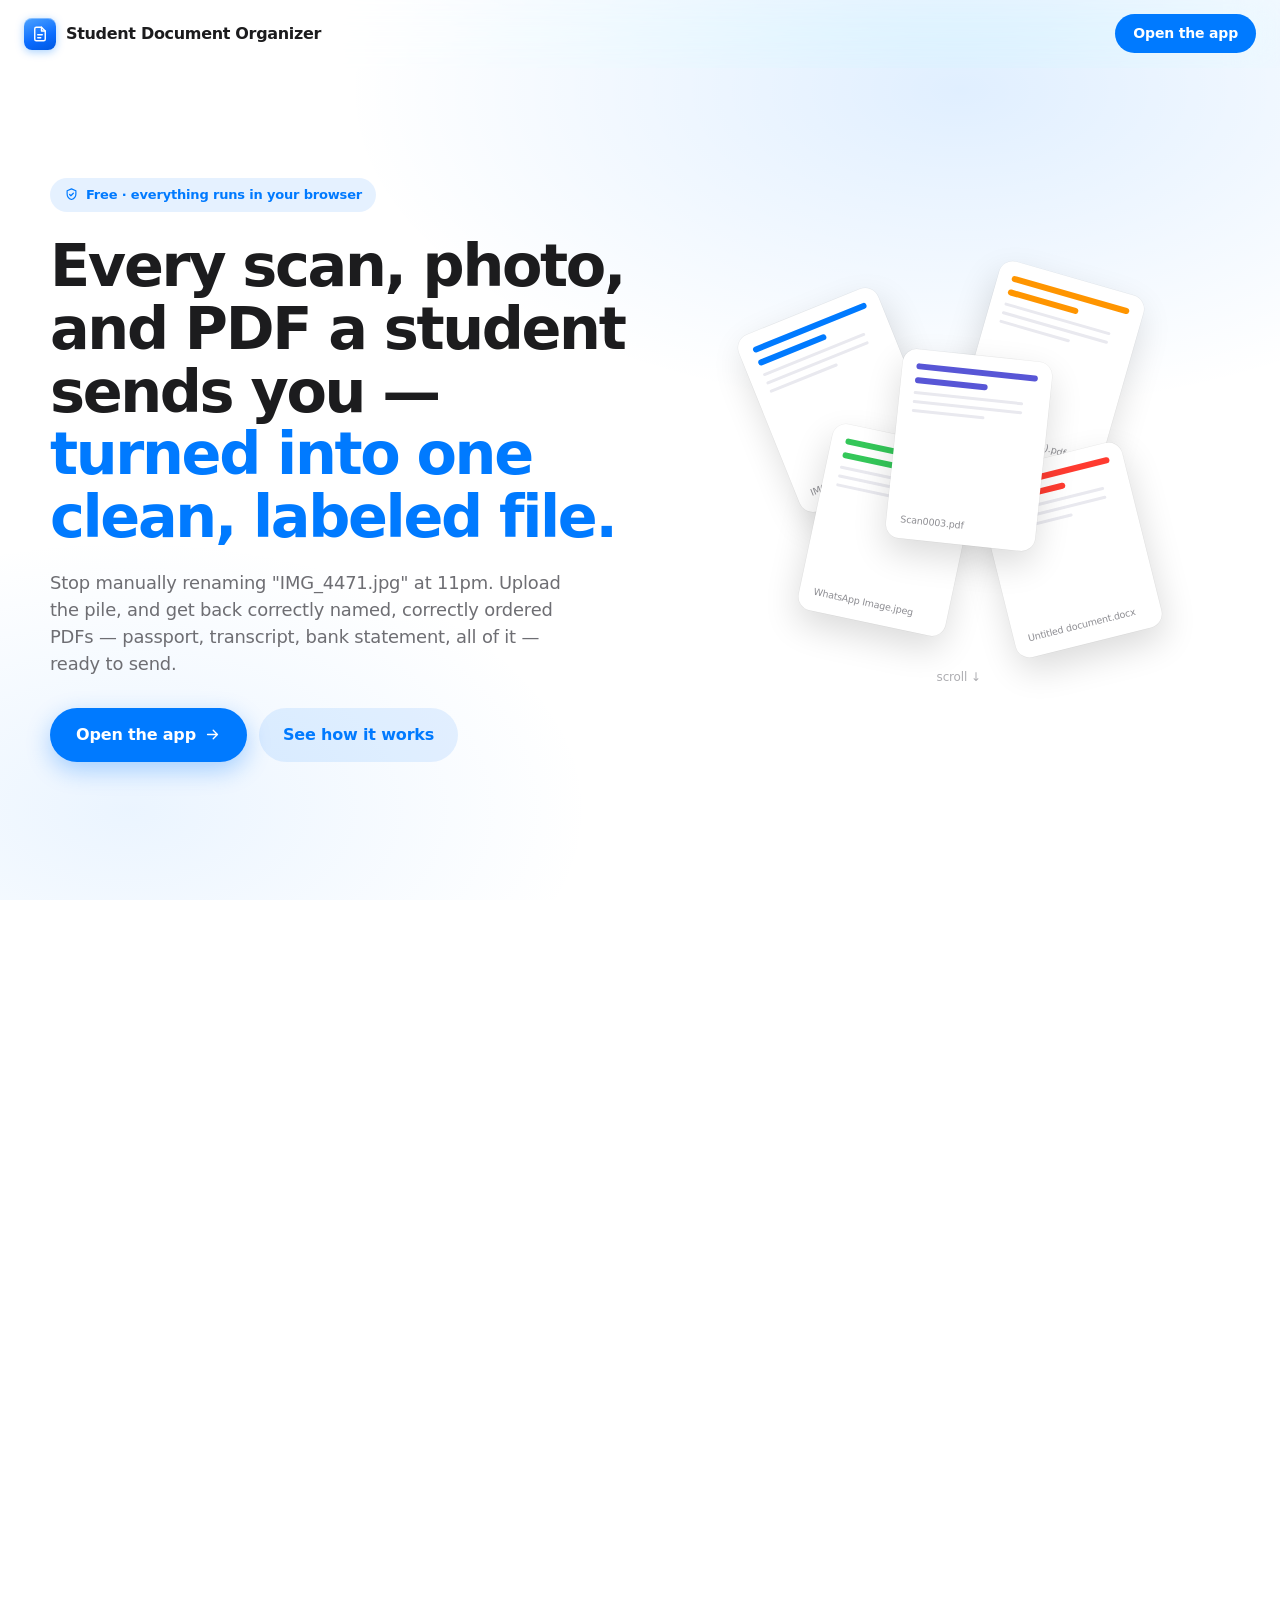
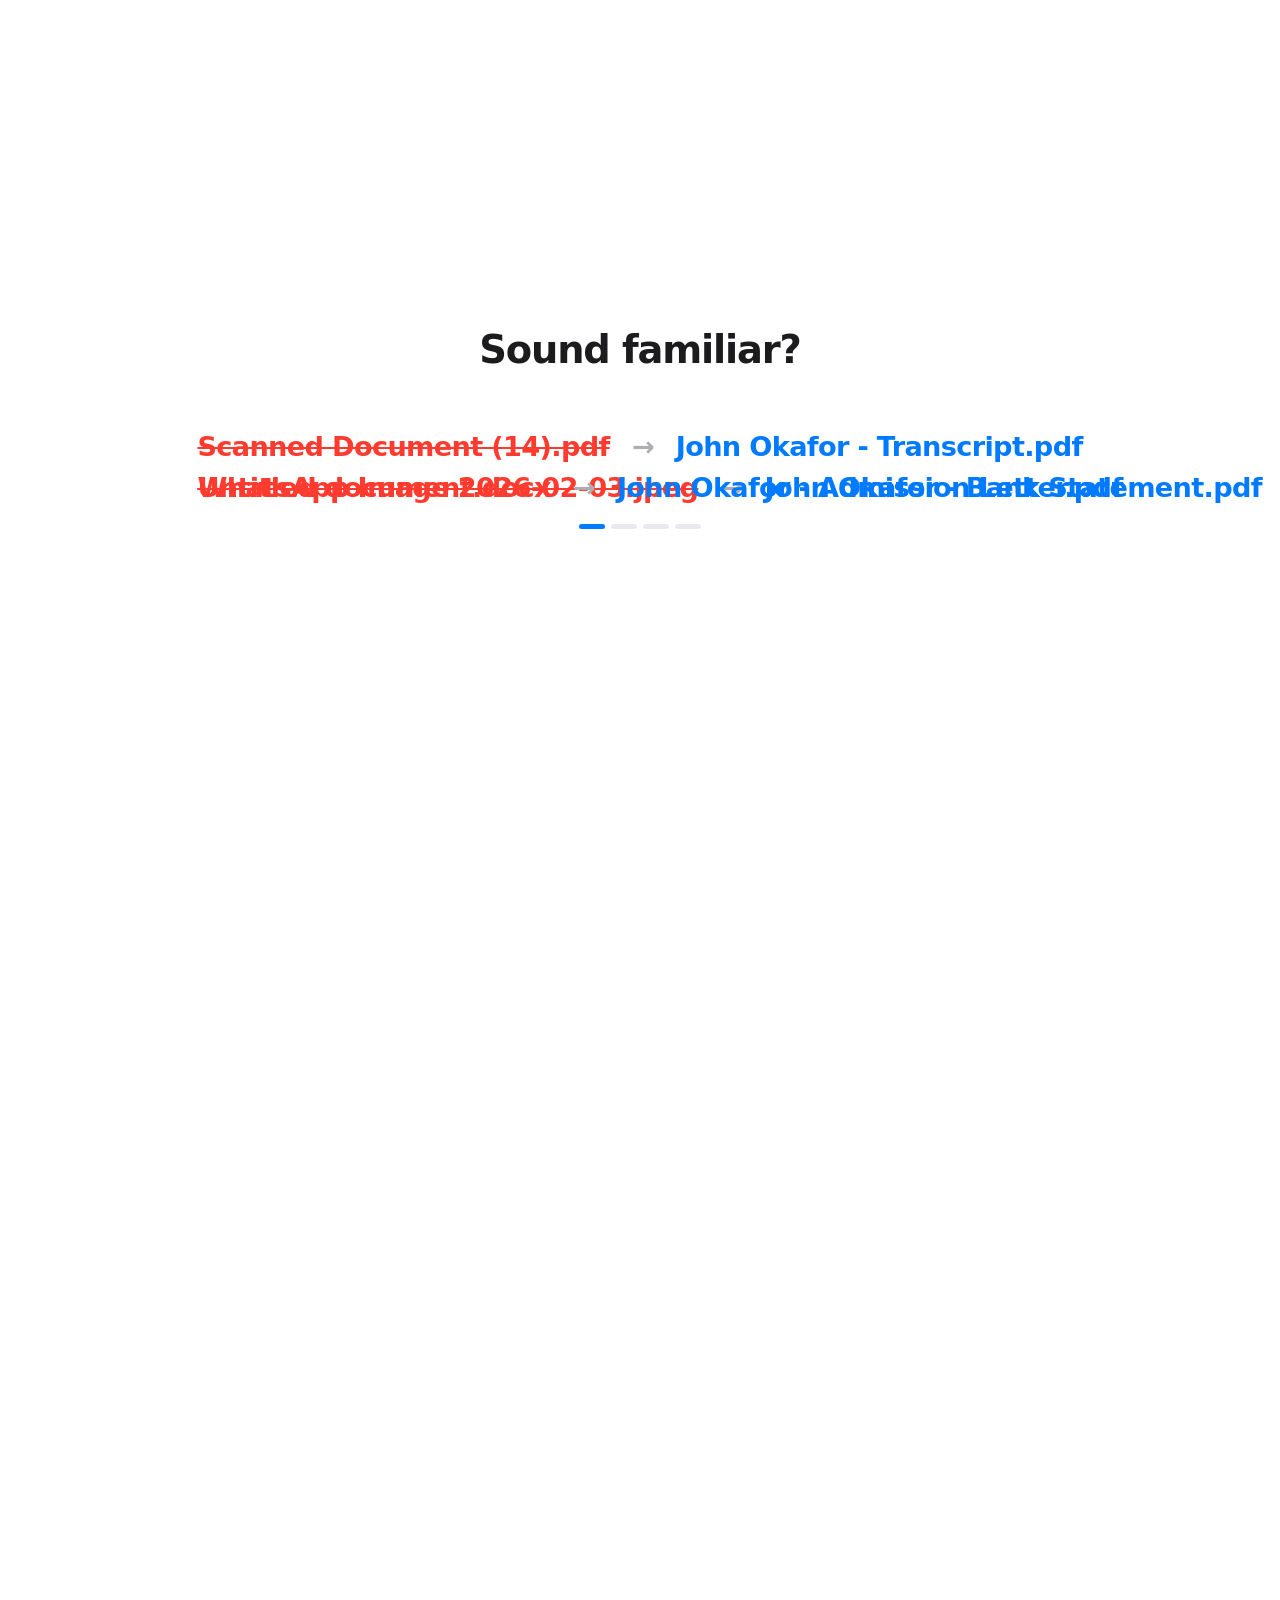
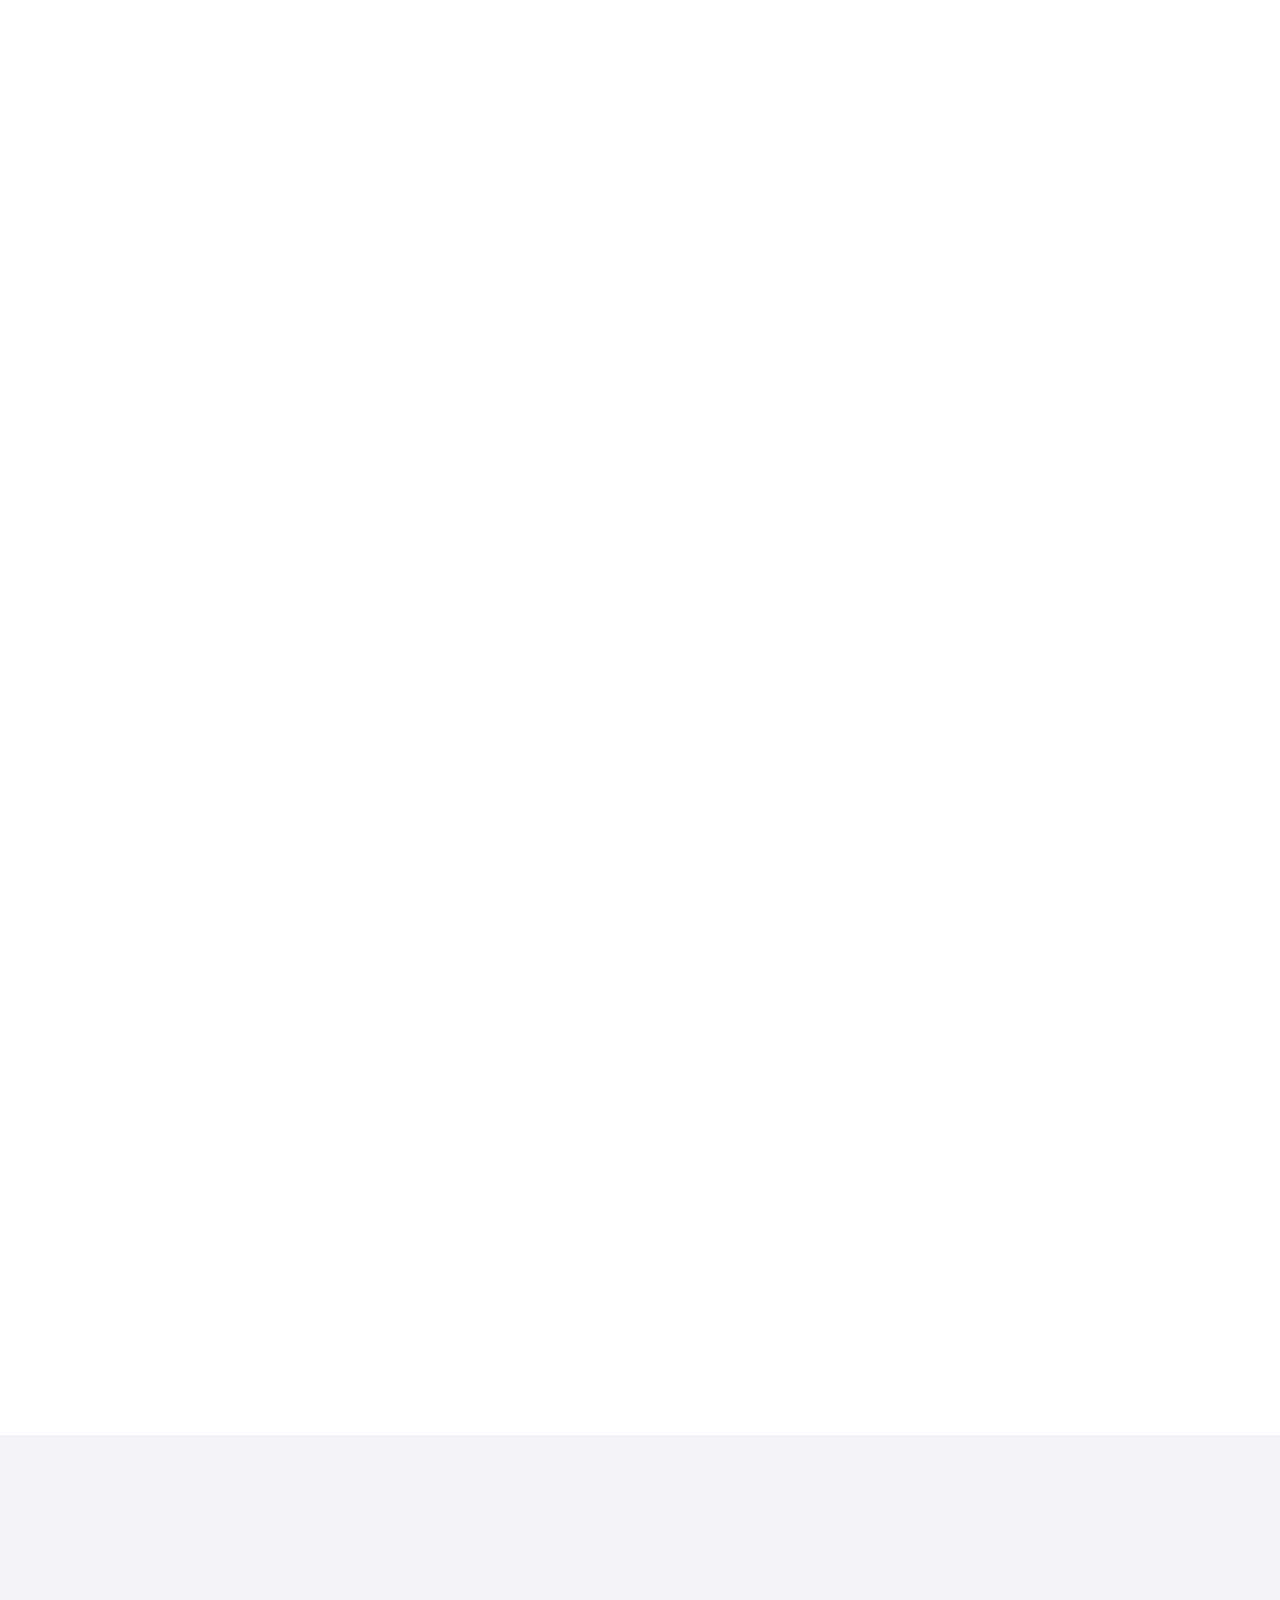
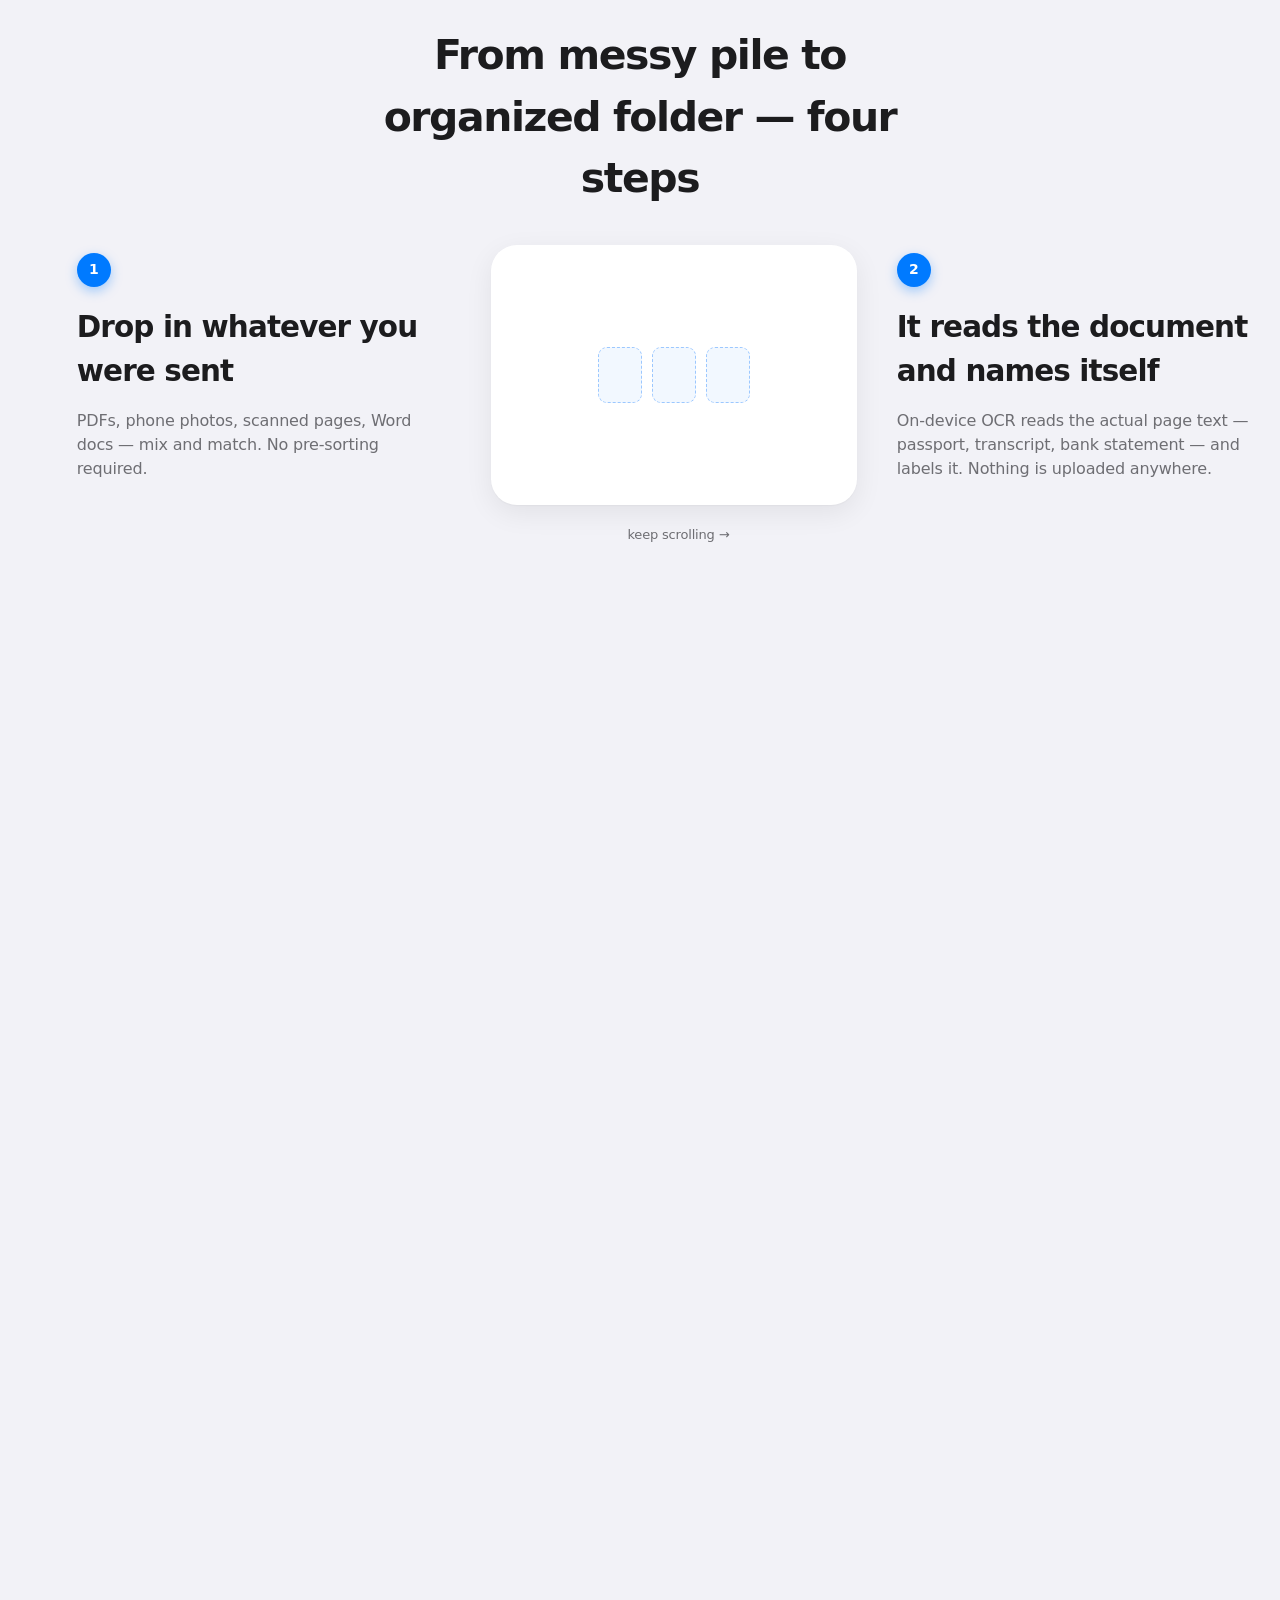
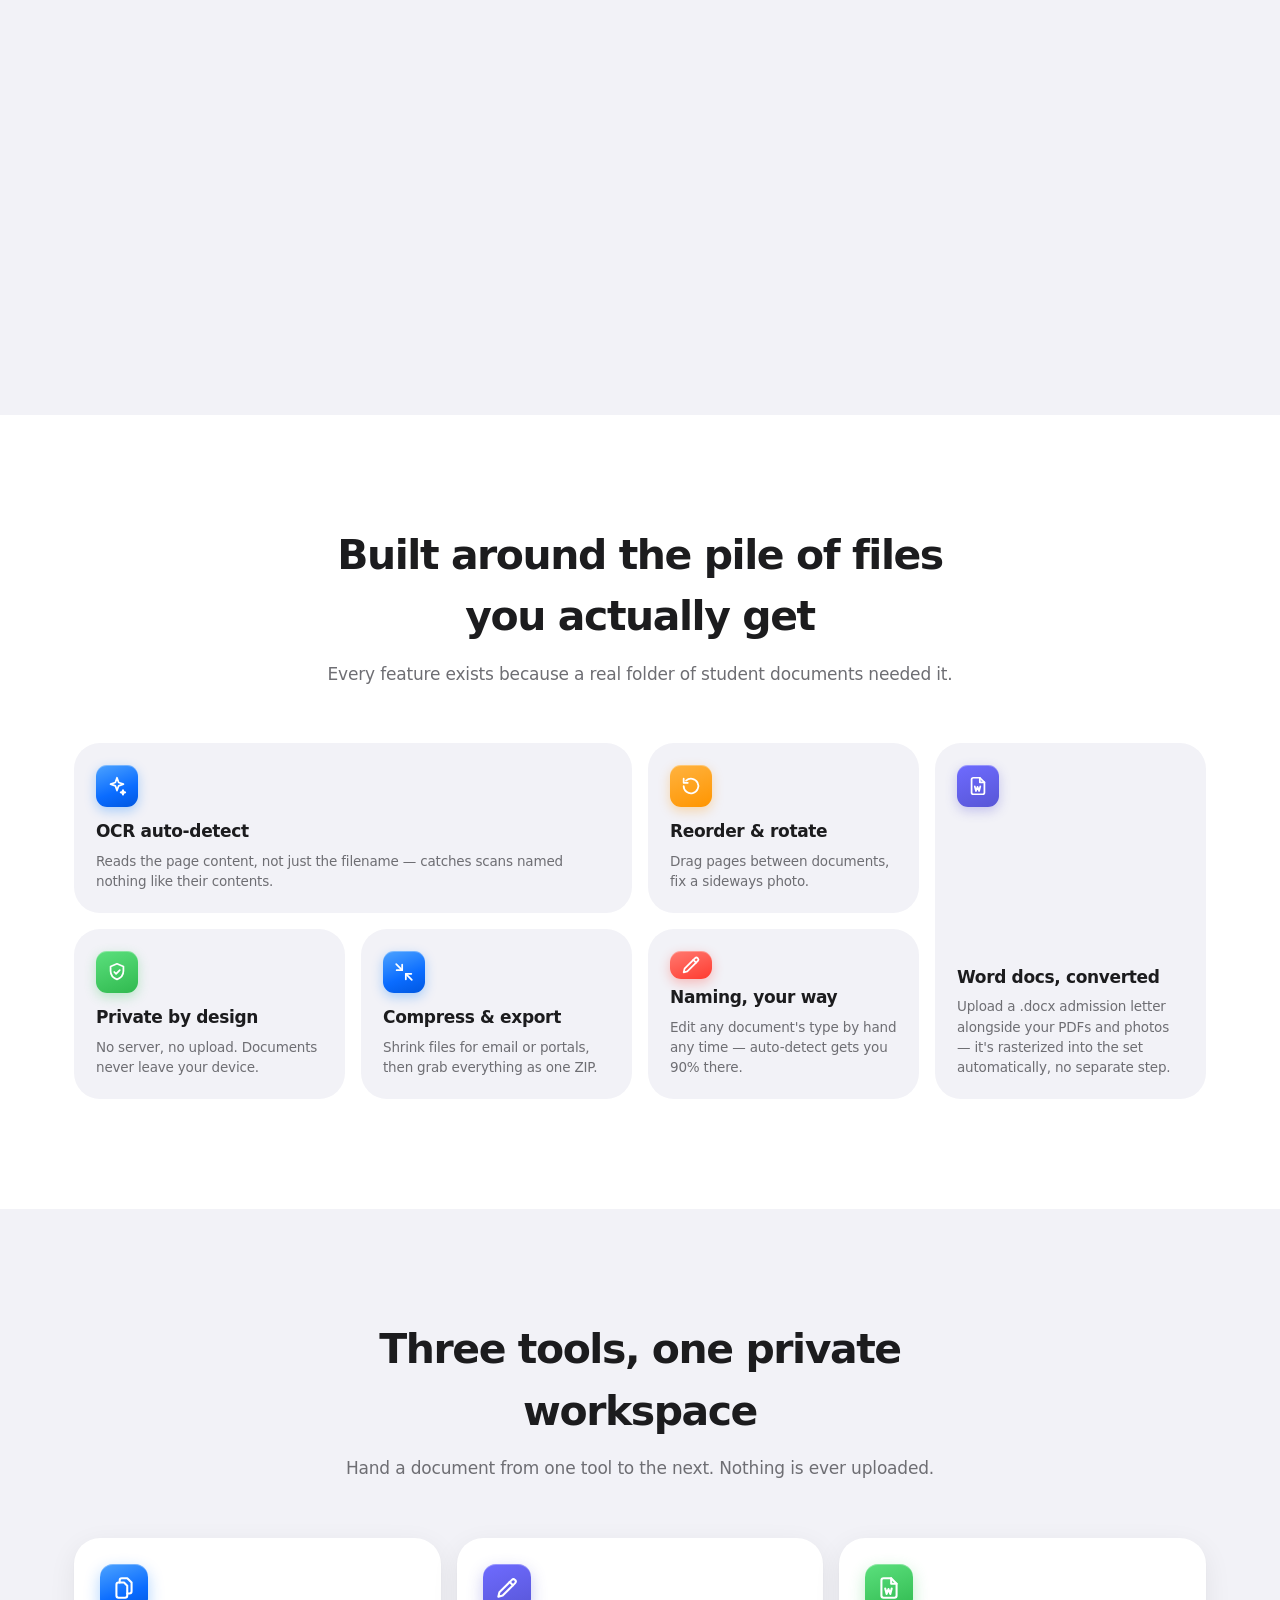
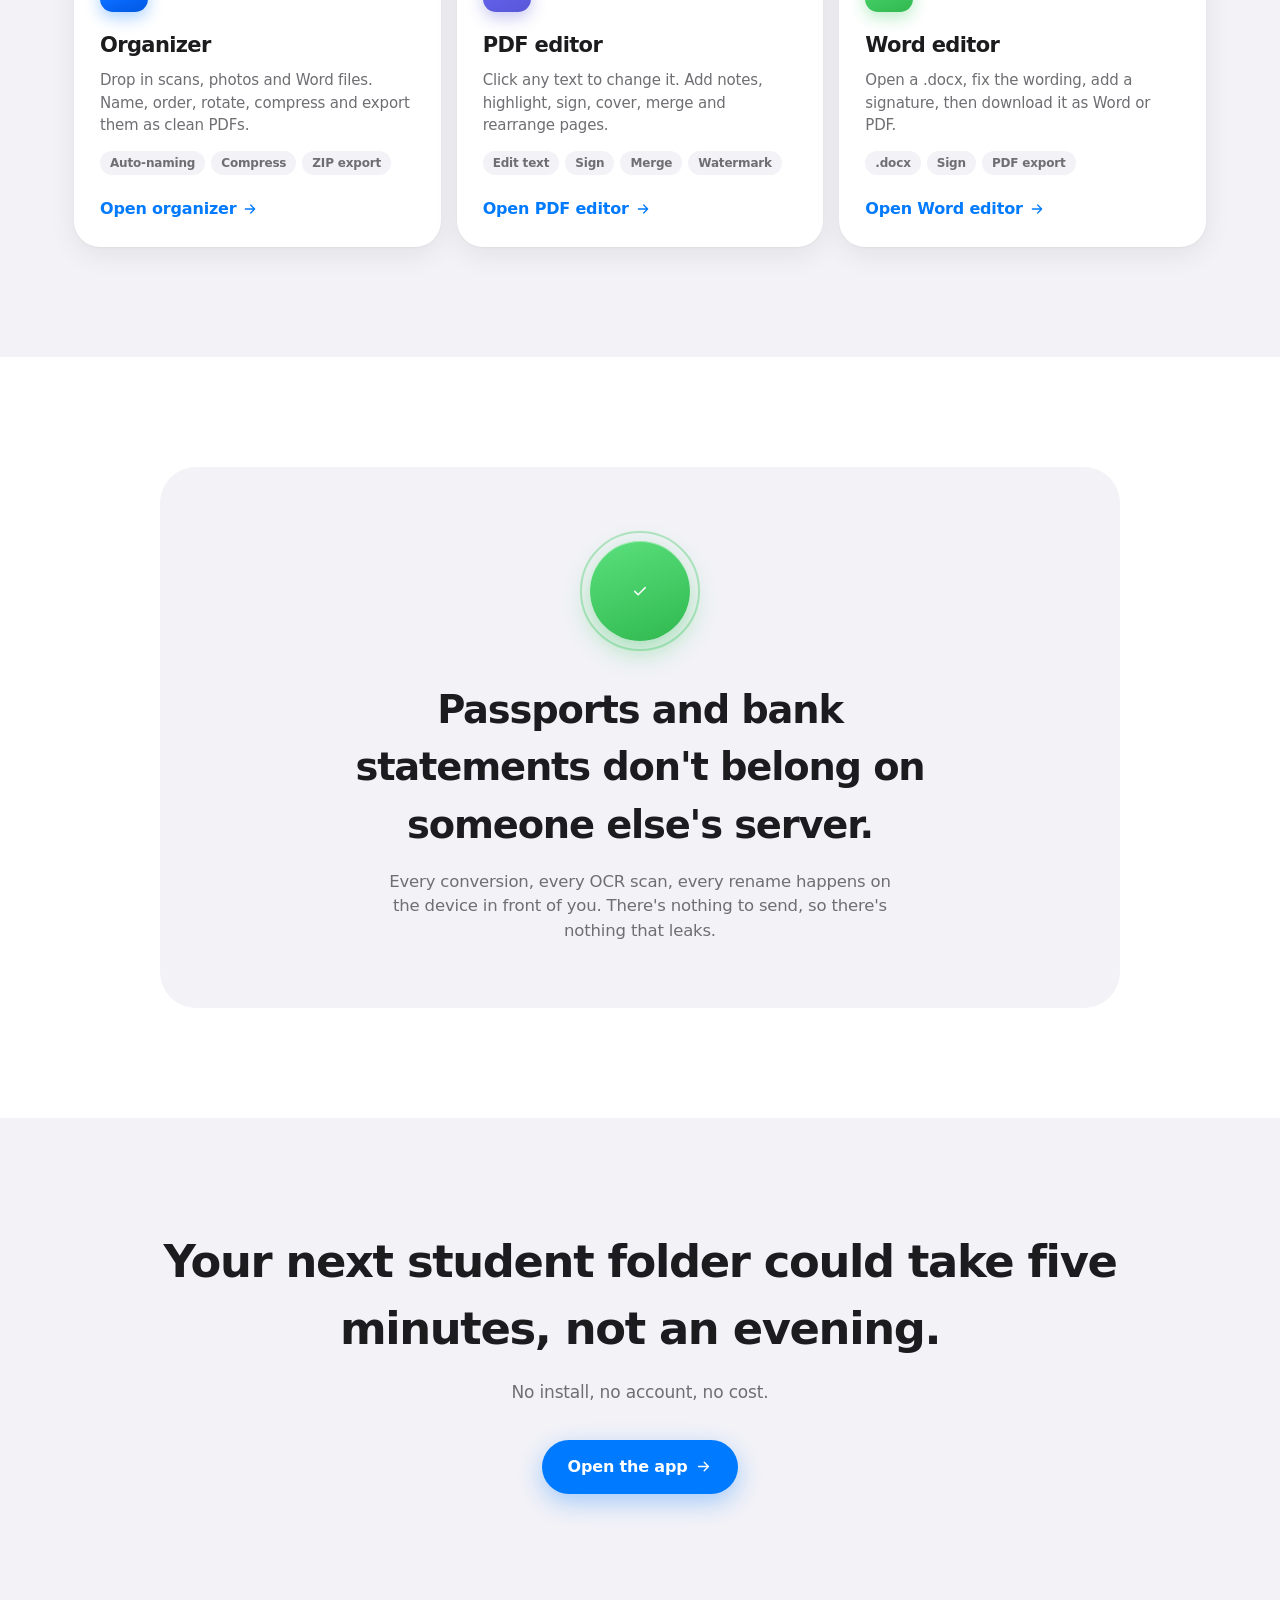
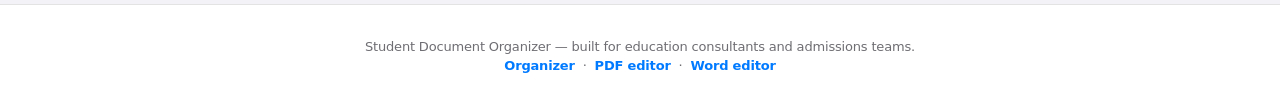
==== commit ff5ffa43: "Connect the PDF editor to the organizer and tidy the whole project - Organizer <-> PDF editor handof" ====
--- a/index.html
+++ b/index.html
@@ -5,13 +5,16 @@
 <meta name="theme-color" content="#FFFFFF" />
 <meta name="apple-mobile-web-app-capable" content="yes" />
 <meta name="apple-mobile-web-app-status-bar-style" content="default" />
-<link rel="icon" type="image/svg+xml" href="icons/favicon.svg" />
-<link rel="apple-touch-icon" href="icons/apple-touch-icon.png" />
+<link rel="icon" type="image/svg+xml" href="assets/icons/favicon.svg" />
+<link rel="apple-touch-icon" href="assets/icons/apple-touch-icon.png" />
 <link rel="manifest" href="manifest.webmanifest" />
 
 <meta name="viewport" content="width=device-width, initial-scale=1.0, viewport-fit=cover" />
 <title>Student Document Organizer — Stop renaming scans by hand</title>
-<meta name="description" content="Turn a messy folder of passport scans, transcripts, and bank statements into clean, correctly named PDFs — right in your browser." />
+<meta name="description" content="Turn a messy folder of passport scans, transcripts, and bank statements into clean, correctly named PDFs — then edit, sign and compress them. Free, private, right in your browser." />
+<meta property="og:type" content="website" />
+<meta property="og:title" content="Student Document Organizer" />
+<meta property="og:description" content="Organize, rename, edit, sign and compress student documents. Everything stays on your device." />
 <style>
   :root{
   color-scheme:light;
@@ -237,10 +240,33 @@
   .b-wide{ grid-column: span 2; }
   .b-tall{ grid-row: span 2; }
 
+  /* ---------------- Tools ---------------- */
+  .tools{ background: var(--paper); }
+  .tool-grid{ display:grid; grid-template-columns:repeat(3, 1fr); gap:16px; }
+  .tool-card{
+    display:flex; flex-direction:column; gap:8px; padding:26px; border-radius:26px; background:#fff; text-decoration:none; color:var(--ink);
+    box-shadow:var(--shadow); transition:transform .2s ease, box-shadow .2s ease;
+  }
+  .tool-card:hover{ transform:translateY(-4px); box-shadow:0 18px 40px rgba(0,0,0,.12); }
+  .tool-card:active{ transform:scale(.98); }
+  .tool-ic{
+    width:48px; height:48px; border-radius:13px; color:#fff; display:flex; align-items:center; justify-content:center; margin-bottom:10px;
+    background:linear-gradient(160deg,#4DA3FF,#0A6CFF 60%,#0057E0); box-shadow:0 6px 16px rgba(0,122,255,.32), inset 0 1px 0 rgba(255,255,255,.3);
+  }
+  .tool-ic .ico{ width:26px; height:26px; vertical-align:middle; }
+  .tool-card:nth-child(2) .tool-ic{ background:linear-gradient(160deg,#6E6BFF,#5856D6); box-shadow:0 6px 16px rgba(88,86,214,.32), inset 0 1px 0 rgba(255,255,255,.3); }
+  .tool-card:nth-child(3) .tool-ic{ background:linear-gradient(160deg,#5BE07D,#30B94F); box-shadow:0 6px 16px rgba(52,199,89,.32), inset 0 1px 0 rgba(255,255,255,.3); }
+  .tool-card h3{ font-size:21px; font-weight:800; letter-spacing:-.03em; }
+  .tool-card p{ margin:0; color:var(--muted); font-size:15px; }
+  .tool-card ul{ margin:6px 0 0; padding:0; list-style:none; display:flex; flex-wrap:wrap; gap:6px; }
+  .tool-card li{ background:var(--paper); border-radius:999px; padding:3px 10px; font-size:12px; font-weight:600; color:var(--muted); }
+  .tool-go{ margin-top:auto; padding-top:14px; color:var(--blue); font-weight:600; display:inline-flex; align-items:center; gap:6px; }
+  .tool-go .ico{ width:16px; height:16px; vertical-align:middle; }
+
   /* ---------------- Trust / seal ---------------- */
-  .trust{ background: var(--paper); color:var(--ink); text-align:center; }
+  .trust{ background: #fff; color:var(--ink); text-align:center; }
   .trust .wrap{
-    background:#fff; border-radius:36px; box-shadow:var(--shadow); padding:64px 24px; max-width:960px;
+    background:var(--paper); border-radius:36px; padding:64px 24px; max-width:960px;
   }
   .seal-stage{ width:120px; height:120px; margin:0 auto 30px; position:relative; }
   .seal-ring{
@@ -263,11 +289,11 @@
   .trust p{ color: var(--muted); max-width:520px; margin:0 auto; font-size:16.5px; }
 
   /* ---------------- Final CTA ---------------- */
-  .final{ background: #fff; text-align:center; }
+  .final{ background: var(--paper); text-align:center; }
   .final h2{ font-size: clamp(1.9rem, 3.5vw, 2.8rem); font-weight:800; margin-bottom:18px; }
   .final p{ color: var(--muted); max-width:480px; margin:0 auto 34px; font-size:17px; }
 
-  footer{ background: var(--paper); color: var(--muted); padding:32px 24px calc(32px + env(safe-area-inset-bottom)); text-align:center; font-size:13px; border-top:.5px solid var(--rule); }
+  footer{ background: #fff; color: var(--muted); padding:32px 24px calc(32px + env(safe-area-inset-bottom)); text-align:center; font-size:13px; border-top:.5px solid var(--rule); }
   footer a{ color: var(--blue); text-decoration:none; font-weight:600; }
   footer a:hover{ text-decoration:underline; }
 
@@ -334,6 +360,7 @@
     .b-tall{ grid-row: span 1; }
     .section-pad{ padding:80px 20px; }
     .trust .wrap{ padding:48px 20px; border-radius:28px; }
+    .tool-grid{ grid-template-columns:1fr; }
   }
   @media (max-width: 880px){
     .hero{ padding:78px 20px 20px; align-items:flex-start; }
@@ -361,7 +388,7 @@
     .pain-row{ flex-direction:column; gap:6px; text-align:center; }
   }
 </style>
-<script src="icons.js"></script>
+<script src="assets/icons.js"></script>
 </head>
 <body>
 
@@ -500,15 +527,47 @@
         <p>No server, no upload. Documents never leave your device.</p>
       </div>
       <div class="bento-card">
-        <div class="icon"><span data-icon="zip" style="display:contents"></span></div>
-        <h4>One-click ZIP export</h4>
-        <p>Every document, correctly named, in a single download.</p>
+        <div class="icon"><span data-icon="compress" style="display:contents"></span></div>
+        <h4>Compress &amp; export</h4>
+        <p>Shrink files for email or portals, then grab everything as one ZIP.</p>
       </div>
       <div class="bento-card">
         <div class="icon"><span data-icon="pencil" style="display:contents"></span></div>
         <h4>Naming, your way</h4>
         <p>Edit any document's type by hand any time — auto-detect gets you 90% there.</p>
       </div>
+    </div>
+  </div>
+</section>
+
+<section class="tools section-pad" id="tools">
+  <div class="wrap">
+    <div class="section-head">
+      <h2>Three tools, one private workspace</h2>
+      <p>Hand a document from one tool to the next. Nothing is ever uploaded.</p>
+    </div>
+    <div class="tool-grid">
+      <a class="tool-card" href="app.html">
+        <span class="tool-ic"><span data-icon="docs" style="display:contents"></span></span>
+        <h3>Organizer</h3>
+        <p>Drop in scans, photos and Word files. Name, order, rotate, compress and export them as clean PDFs.</p>
+        <ul><li>Auto-naming</li><li>Compress</li><li>ZIP export</li></ul>
+        <span class="tool-go">Open organizer <span data-icon="arrowRight" style="display:contents"></span></span>
+      </a>
+      <a class="tool-card" href="pdf-editor.html">
+        <span class="tool-ic"><span data-icon="pen" style="display:contents"></span></span>
+        <h3>PDF editor</h3>
+        <p>Click any text to change it. Add notes, highlight, sign, cover, merge and rearrange pages.</p>
+        <ul><li>Edit text</li><li>Sign</li><li>Merge</li><li>Watermark</li></ul>
+        <span class="tool-go">Open PDF editor <span data-icon="arrowRight" style="display:contents"></span></span>
+      </a>
+      <a class="tool-card" href="word-editor.html">
+        <span class="tool-ic"><span data-icon="word" style="display:contents"></span></span>
+        <h3>Word editor</h3>
+        <p>Open a .docx, fix the wording, add a signature, then download it as Word or PDF.</p>
+        <ul><li>.docx</li><li>Sign</li><li>PDF export</li></ul>
+        <span class="tool-go">Open Word editor <span data-icon="arrowRight" style="display:contents"></span></span>
+      </a>
     </div>
   </div>
 </section>
@@ -538,7 +597,8 @@
 </section>
 
 <footer>
-  Student Document Organizer — built for education consultants and admissions teams. <a href="app.html">Open the app →</a>
+  Student Document Organizer — built for education consultants and admissions teams.<br />
+  <a href="app.html">Organizer</a> &nbsp;·&nbsp; <a href="pdf-editor.html">PDF editor</a> &nbsp;·&nbsp; <a href="word-editor.html">Word editor</a>
 </footer>
 
 <div class="transition-overlay" id="transitionOverlay">
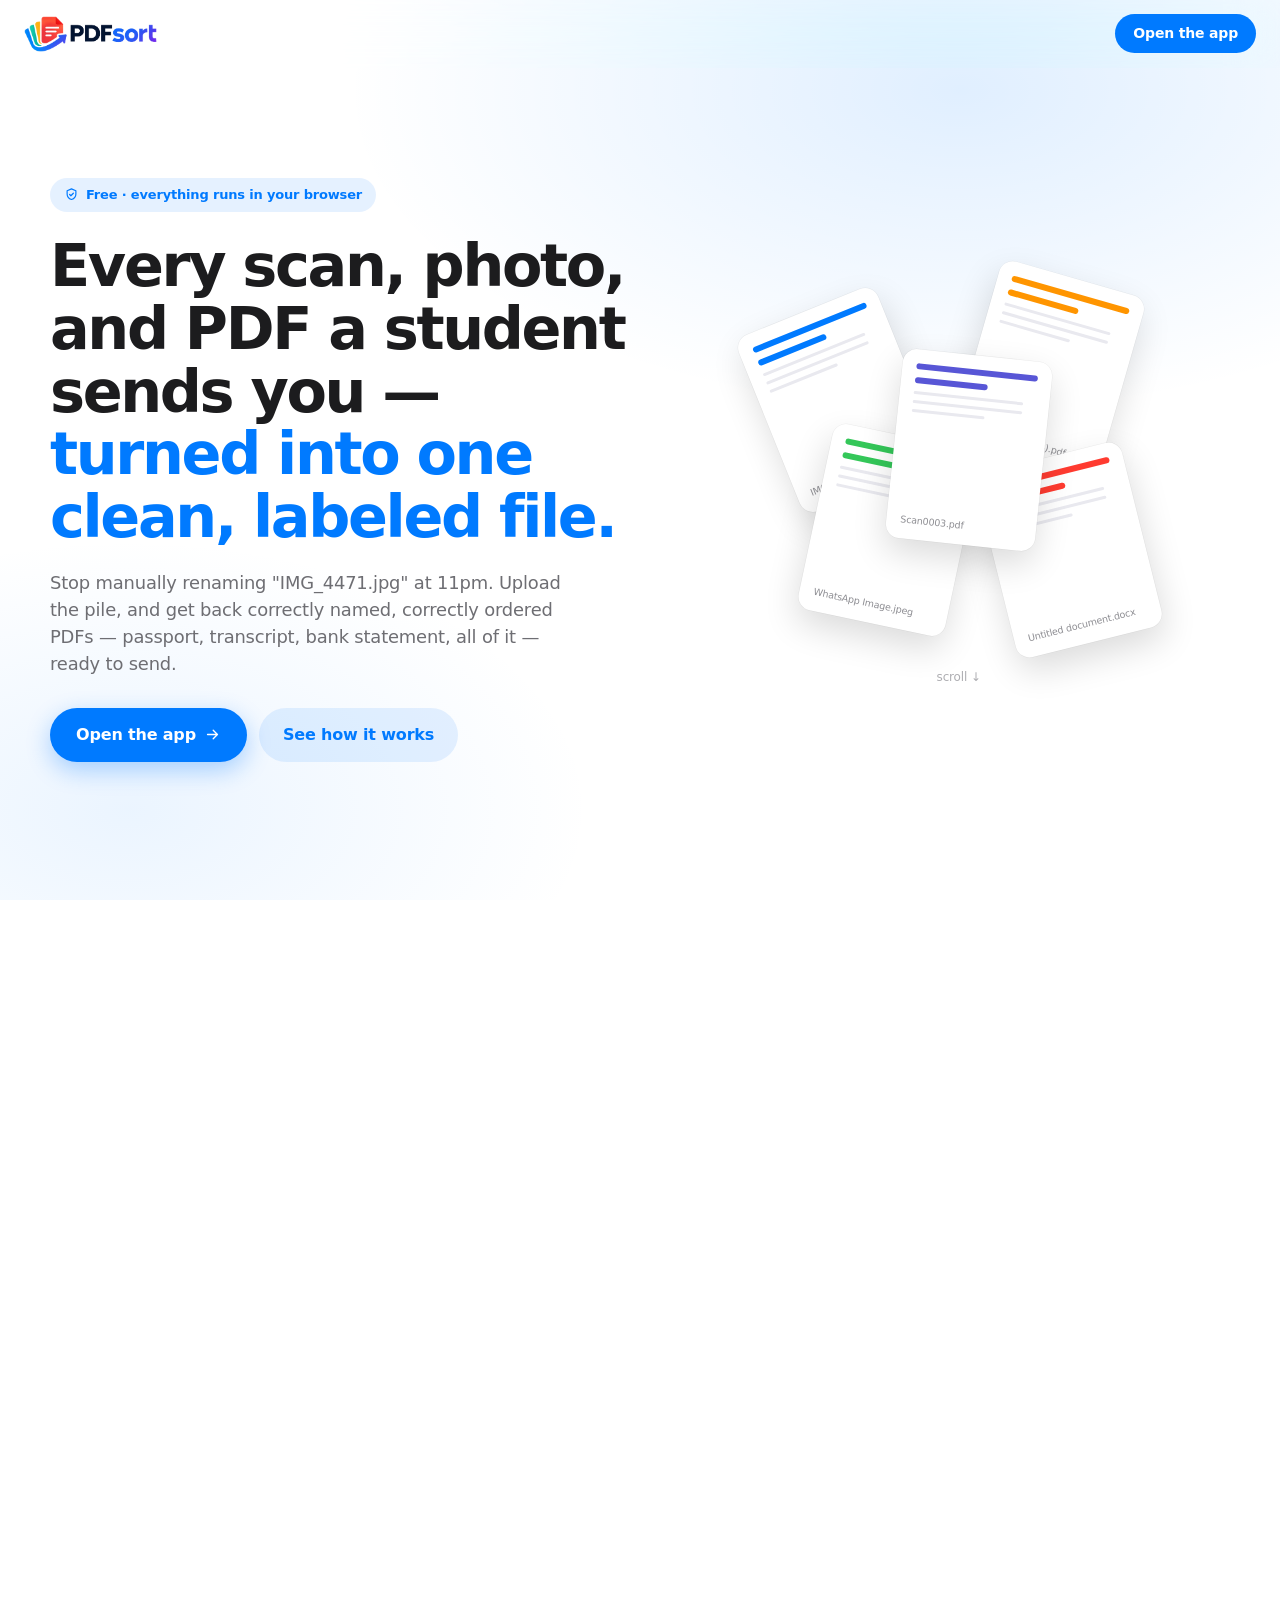
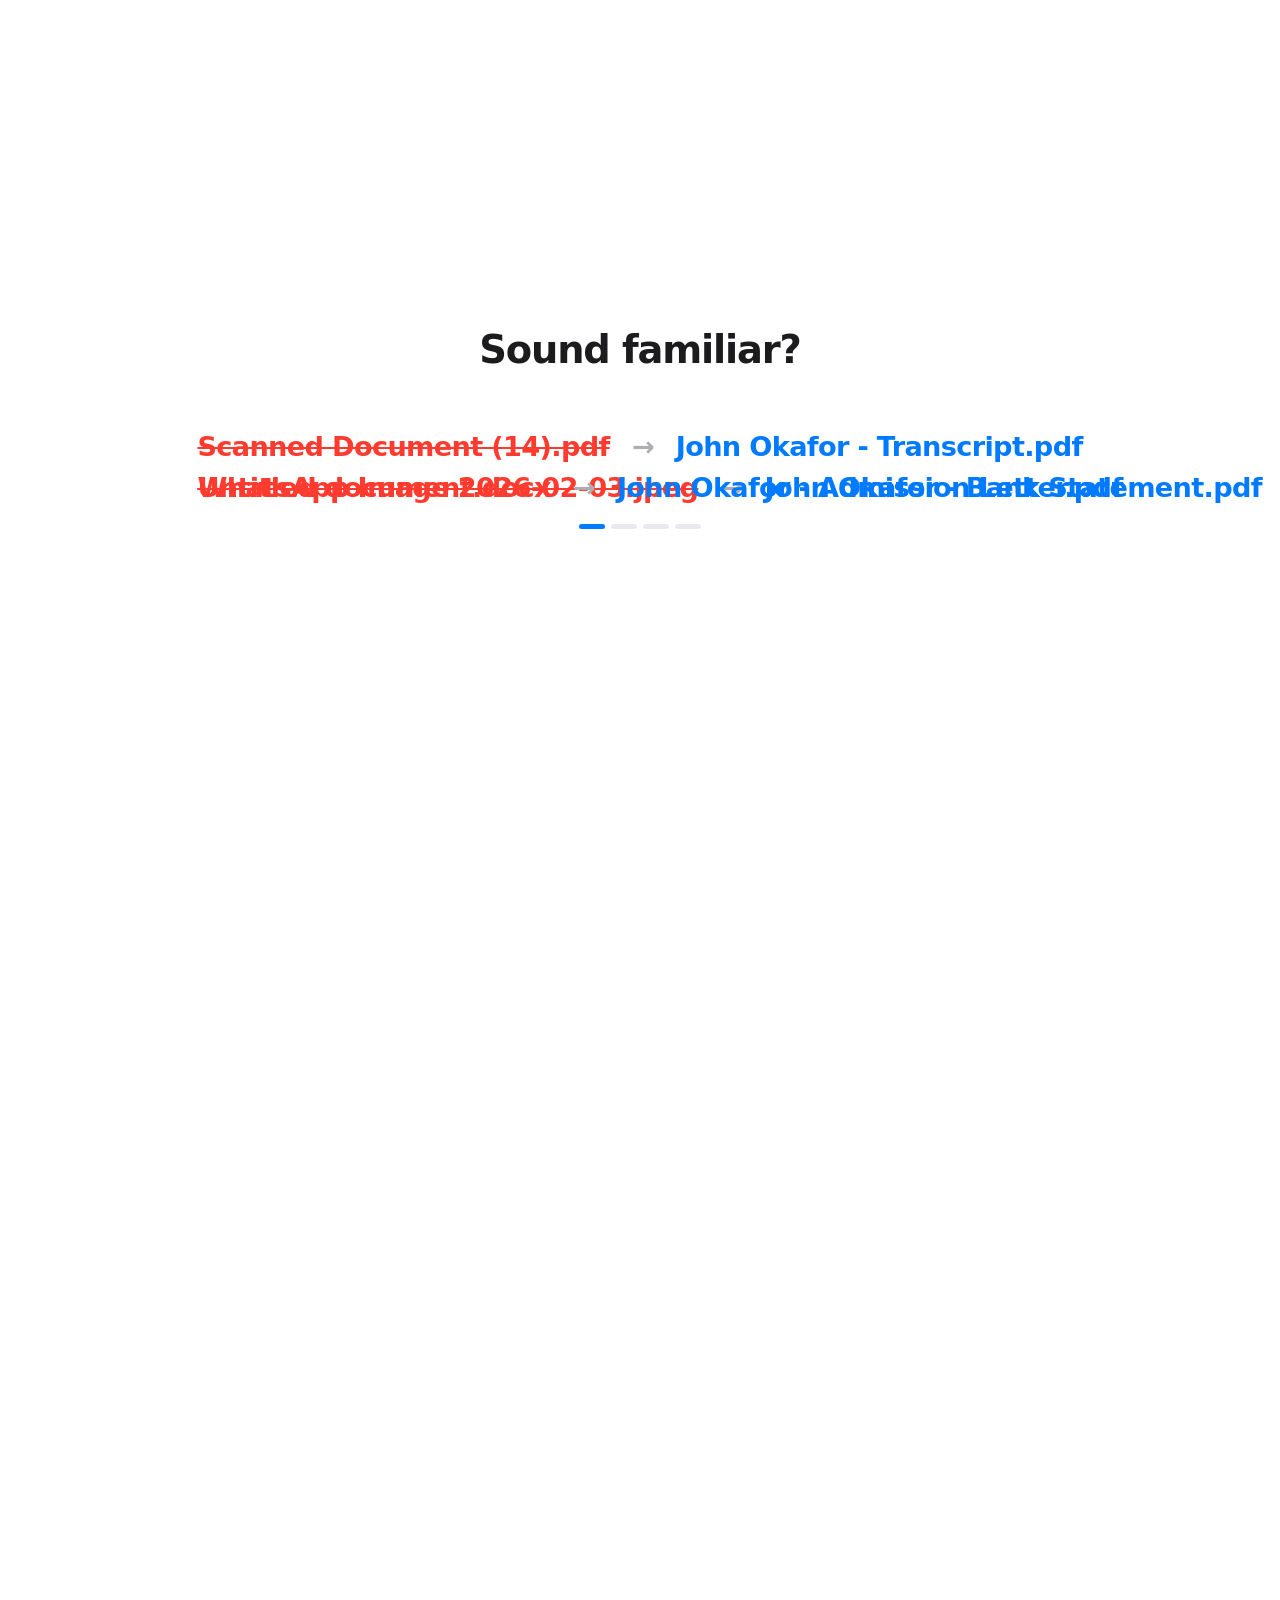
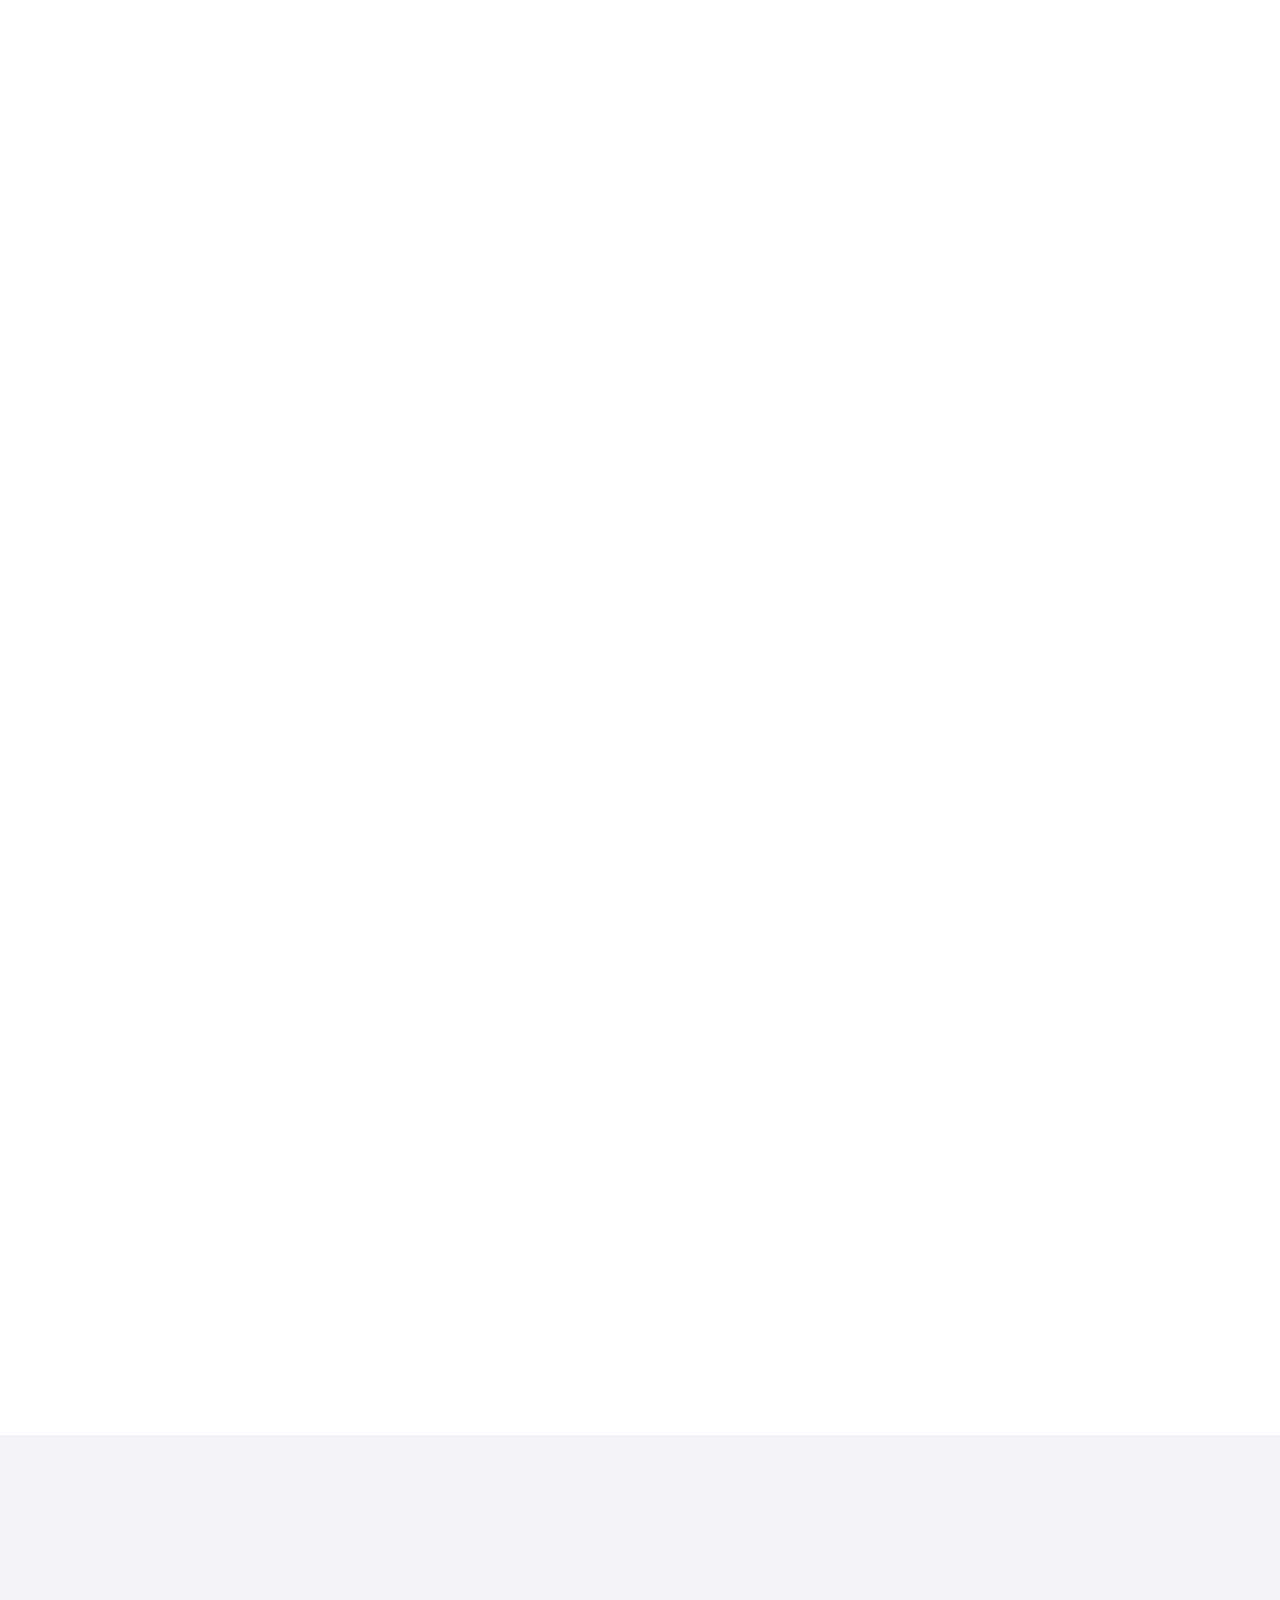
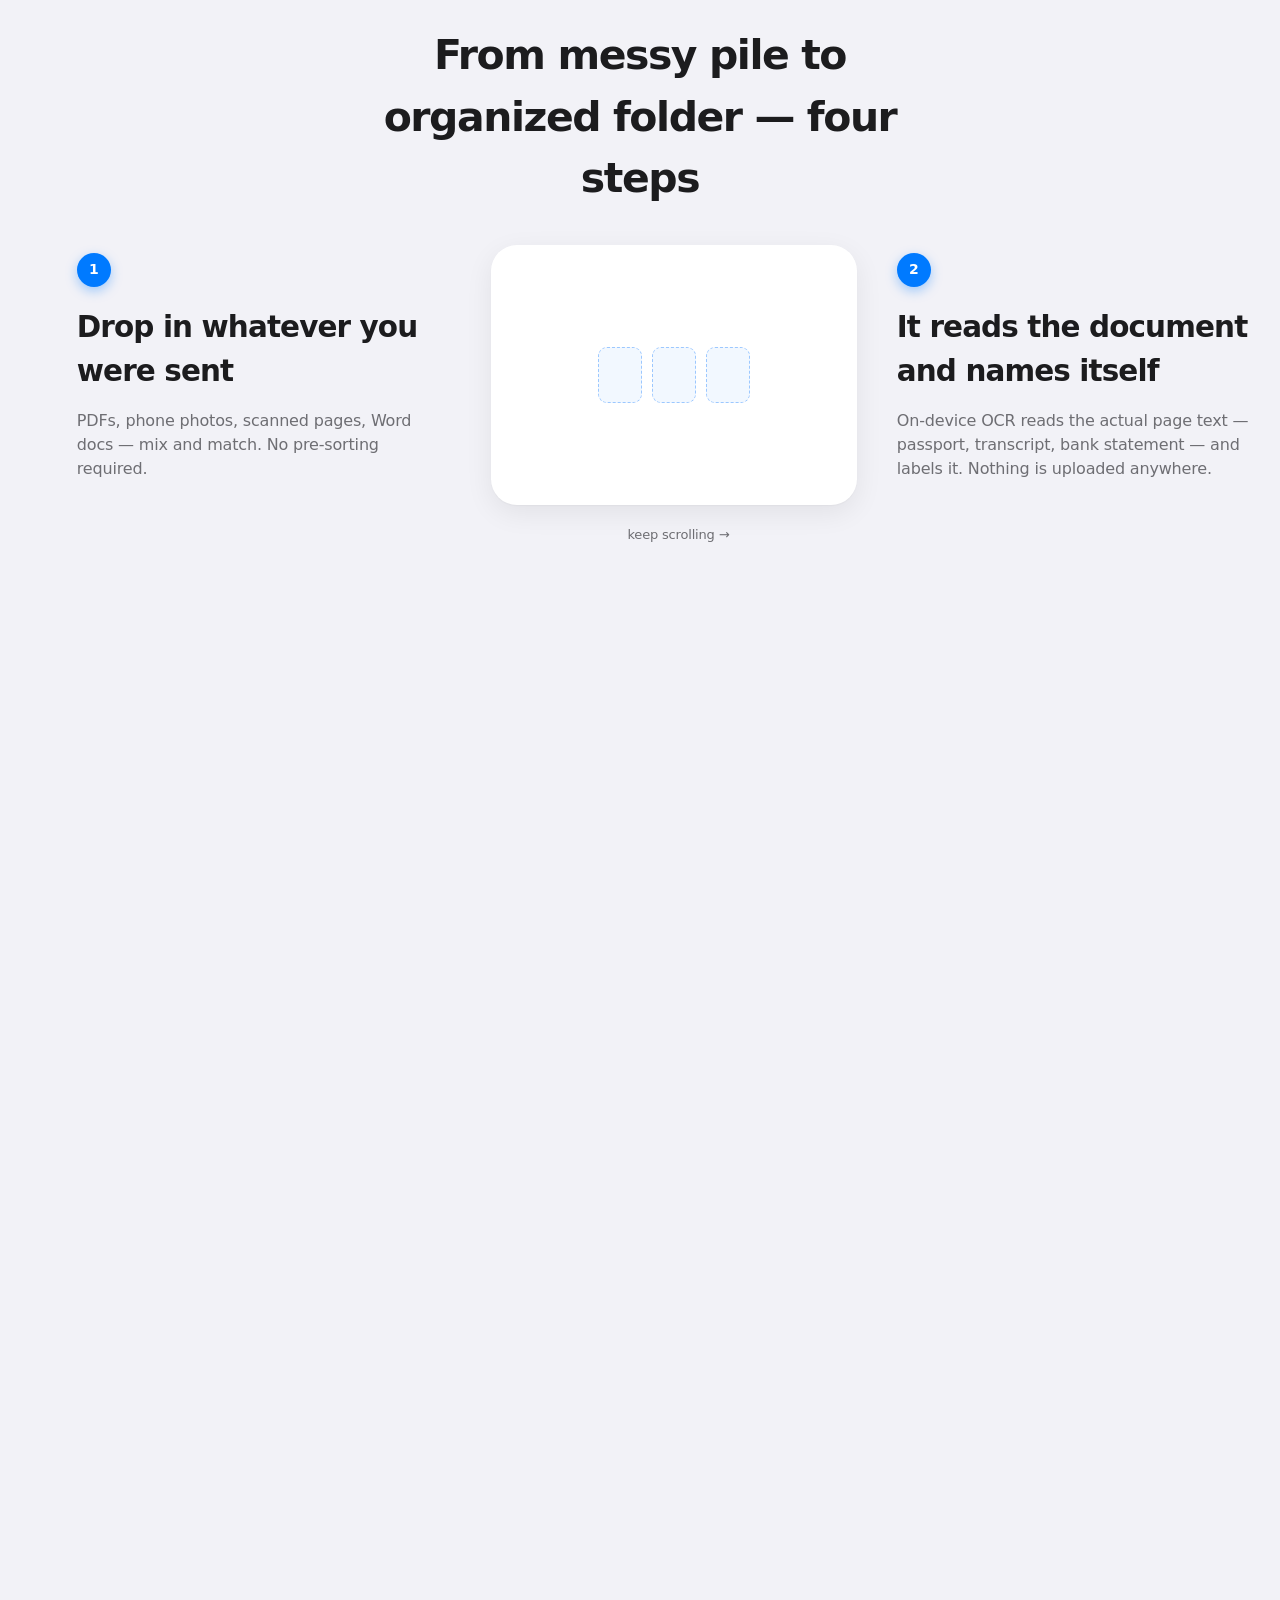
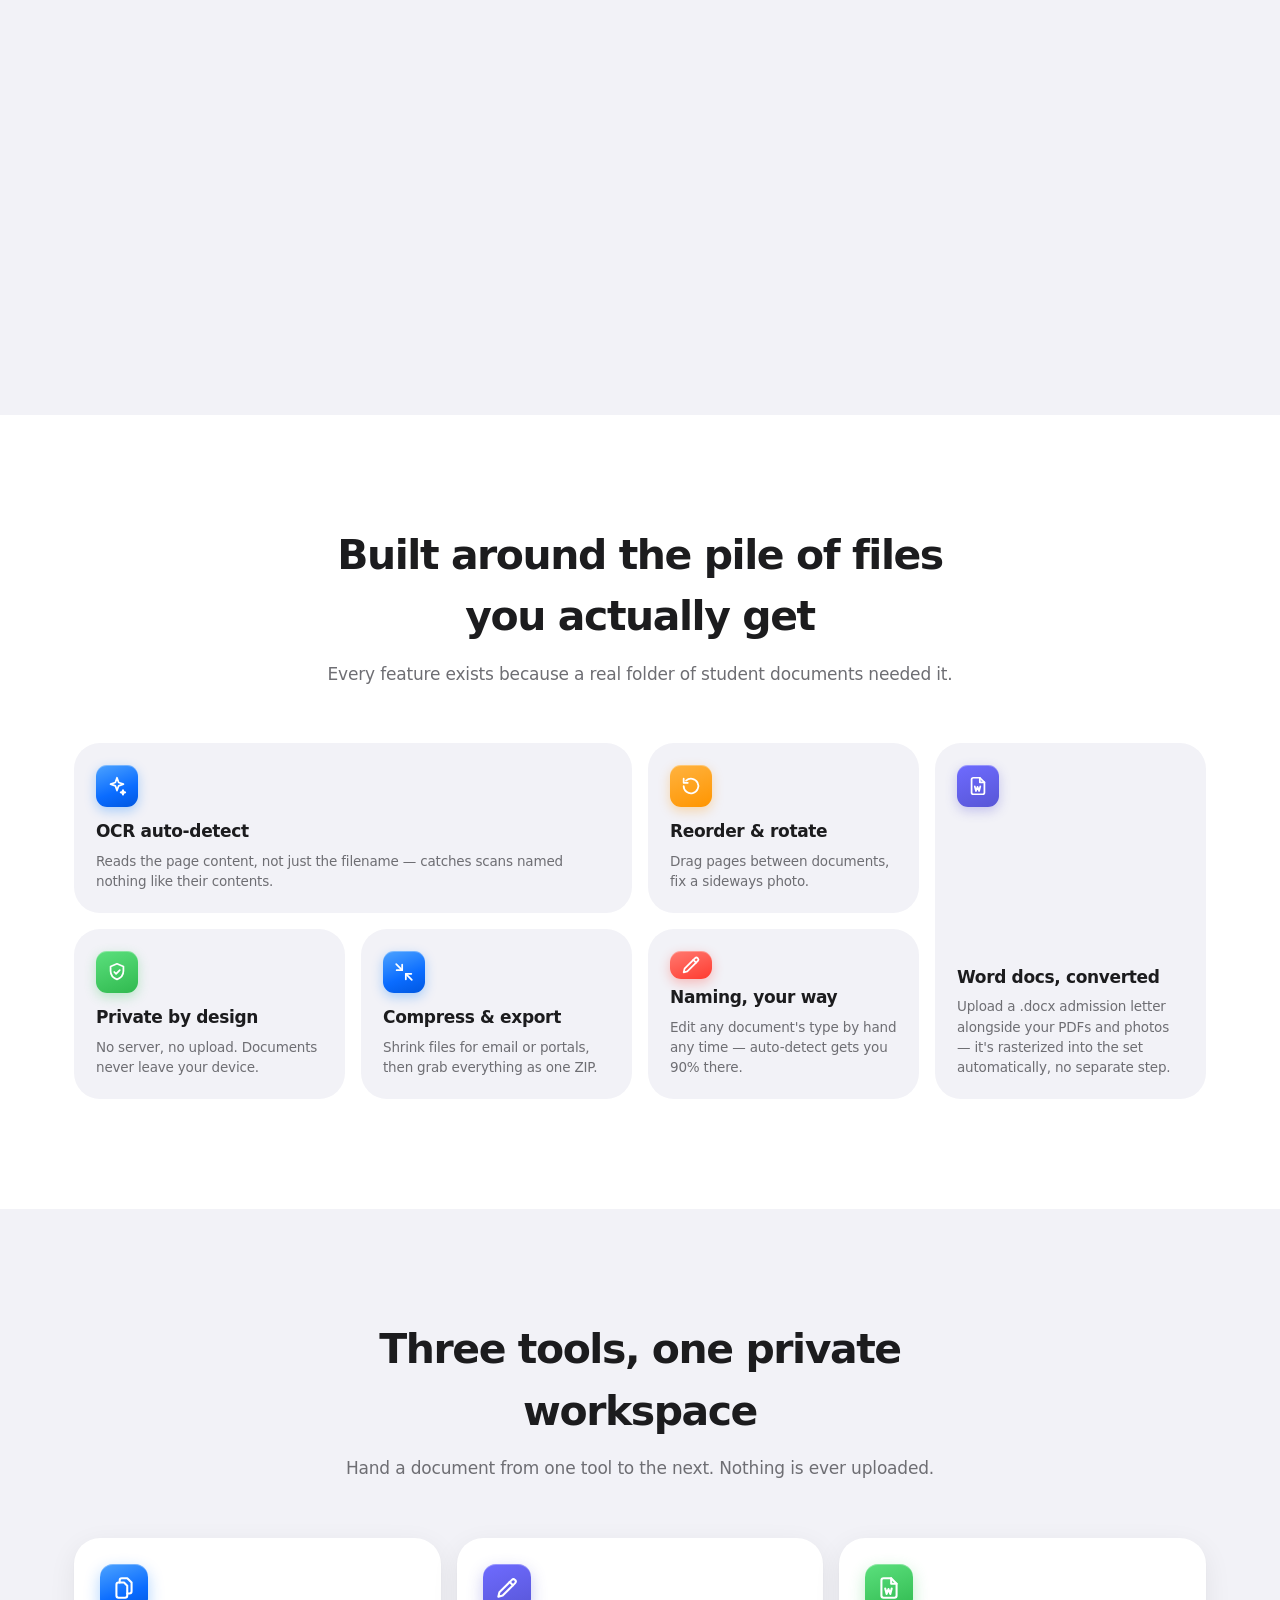
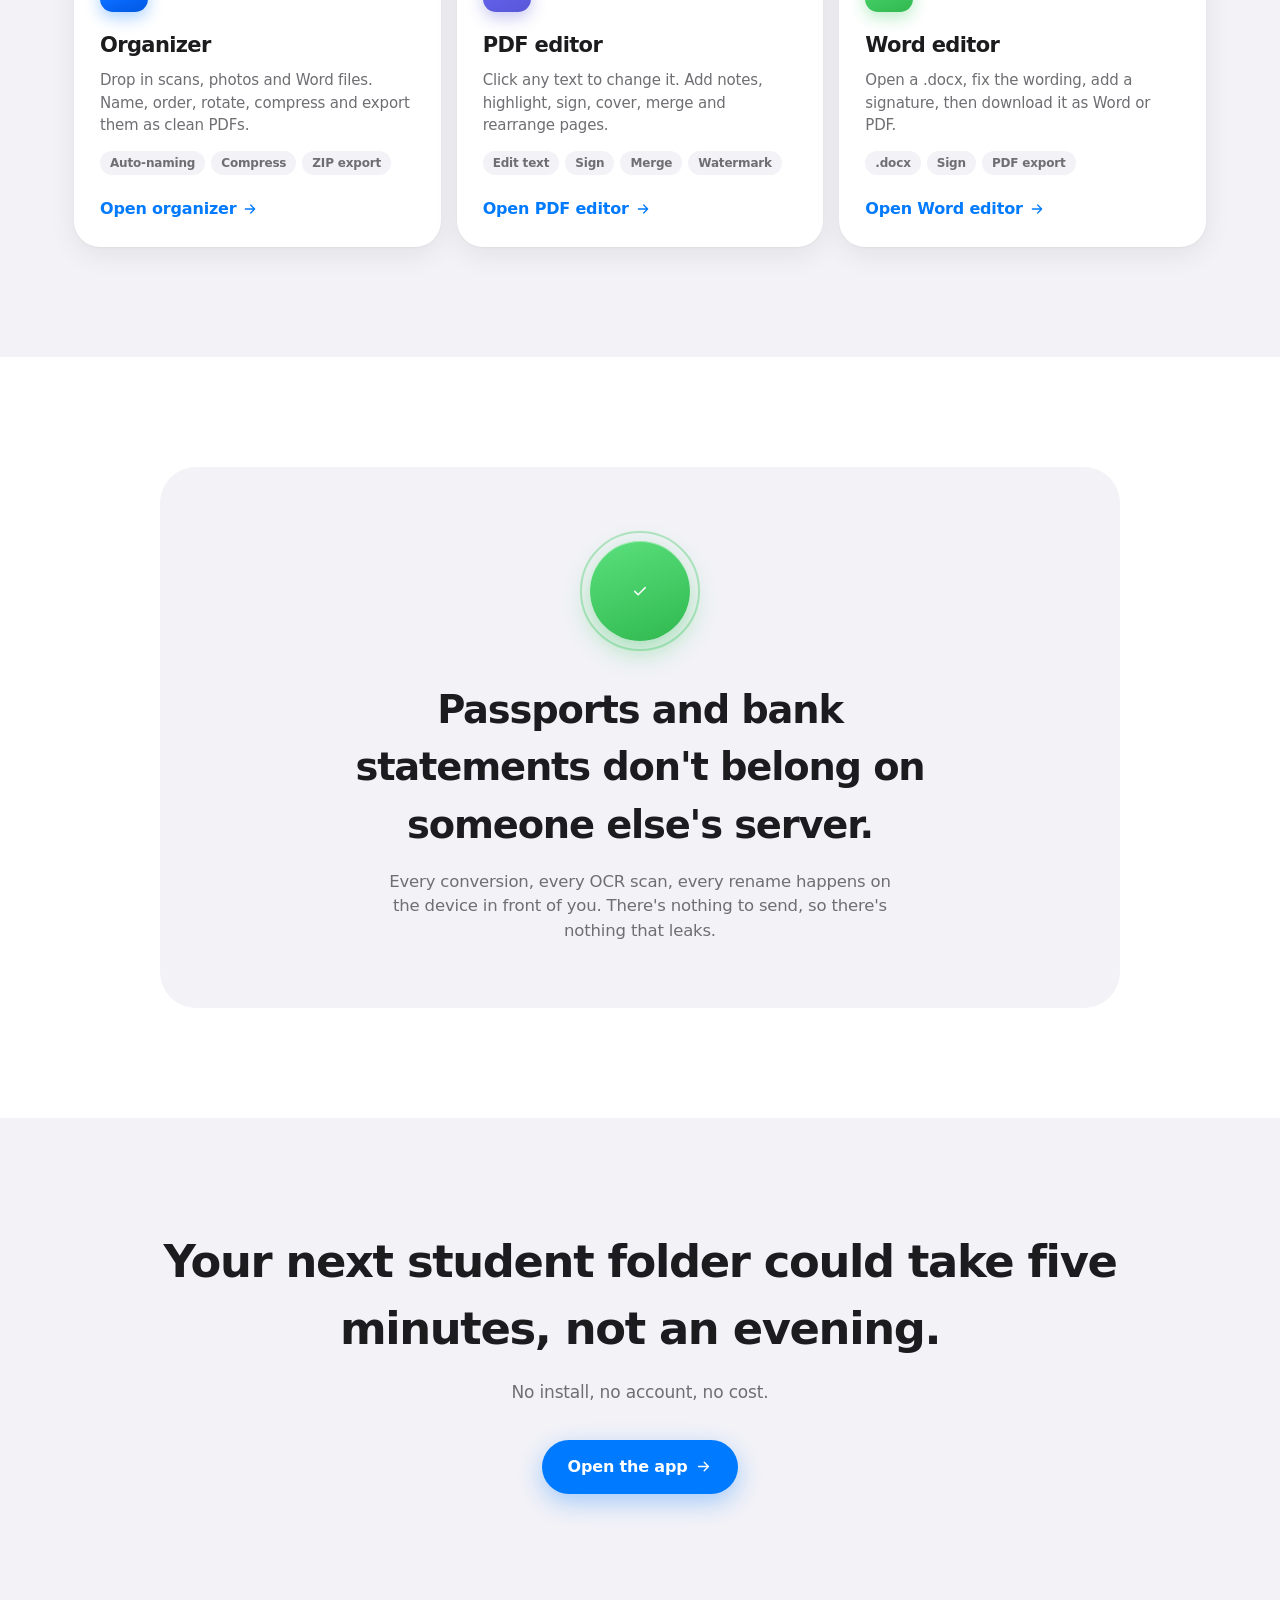
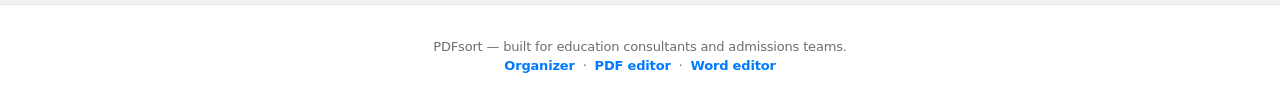
==== commit 33c762c3: "Rebrand as PDFsort with the new logo Adds the PDFsort logo (full, small, mark-only and the original)" ====
--- a/index.html
+++ b/index.html
@@ -6,14 +6,15 @@
 <meta name="apple-mobile-web-app-capable" content="yes" />
 <meta name="apple-mobile-web-app-status-bar-style" content="default" />
 <link rel="icon" type="image/svg+xml" href="assets/icons/favicon.svg" />
+<link rel="icon" type="image/png" sizes="32x32" href="assets/icons/favicon-32.png" />
 <link rel="apple-touch-icon" href="assets/icons/apple-touch-icon.png" />
 <link rel="manifest" href="manifest.webmanifest" />
 
 <meta name="viewport" content="width=device-width, initial-scale=1.0, viewport-fit=cover" />
-<title>Student Document Organizer — Stop renaming scans by hand</title>
+<title>PDFsort — Organize, edit and compress student documents</title>
 <meta name="description" content="Turn a messy folder of passport scans, transcripts, and bank statements into clean, correctly named PDFs — then edit, sign and compress them. Free, private, right in your browser." />
 <meta property="og:type" content="website" />
-<meta property="og:title" content="Student Document Organizer" />
+<meta property="og:title" content="PDFsort" />
 <meta property="og:description" content="Organize, rename, edit, sign and compress student documents. Everything stays on your device." />
 <style>
   :root{
@@ -61,6 +62,7 @@
     box-shadow:0 2px 8px rgba(0,122,255,.35), inset 0 1px 0 rgba(255,255,255,.35);
     display:flex; align-items:center; justify-content:center;
   }
+  .nav-brand img{ height:36px; width:auto; display:block; }
   .nav-cta{
     background: var(--blue); color:#fff; border:none; padding:9px 18px; border-radius:999px;
     font-family:var(--font); font-weight:600; font-size:14px; cursor:pointer; text-decoration:none;
@@ -378,8 +380,7 @@
   @media (max-width: 520px){
     .nav{ padding:10px 14px; }
     .nav.scrolled{ padding:8px 14px; }
-    .nav-brand{ font-size:13.5px; gap:8px; white-space:nowrap; }
-    .nav-brand .nav-mark{ width:28px; height:28px; }
+    .nav-brand img{ height:30px; }
     .nav-cta{ padding:8px 14px; font-size:13px; white-space:nowrap; }
     .hero-actions{ flex-wrap:nowrap; gap:10px; }
     .hero-actions .btn-hero-primary, .hero-actions .btn-hero-secondary{ flex:1; justify-content:center; padding:13px 10px; font-size:15px; white-space:nowrap; text-align:center; }
@@ -393,12 +394,7 @@
 <body>
 
 <nav class="nav" id="nav">
-  <div class="nav-brand">
-    <div class="nav-mark">
-      <span data-icon="doc" style="display:contents"></span>
-    </div>
-    Student Document Organizer
-  </div>
+  <a class="nav-brand" href="index.html" title="PDFsort home" aria-label="PDFsort home"><img src="assets/logo/pdfsort-logo-small.png" srcset="assets/logo/pdfsort-logo.png 2x" alt="PDFsort" width="116" height="31" /></a>
   <a class="nav-cta" href="app.html">Open the app</a>
 </nav>
 
@@ -597,7 +593,7 @@
 </section>
 
 <footer>
-  Student Document Organizer — built for education consultants and admissions teams.<br />
+  PDFsort — built for education consultants and admissions teams.<br />
   <a href="app.html">Organizer</a> &nbsp;·&nbsp; <a href="pdf-editor.html">PDF editor</a> &nbsp;·&nbsp; <a href="word-editor.html">Word editor</a>
 </footer>
 
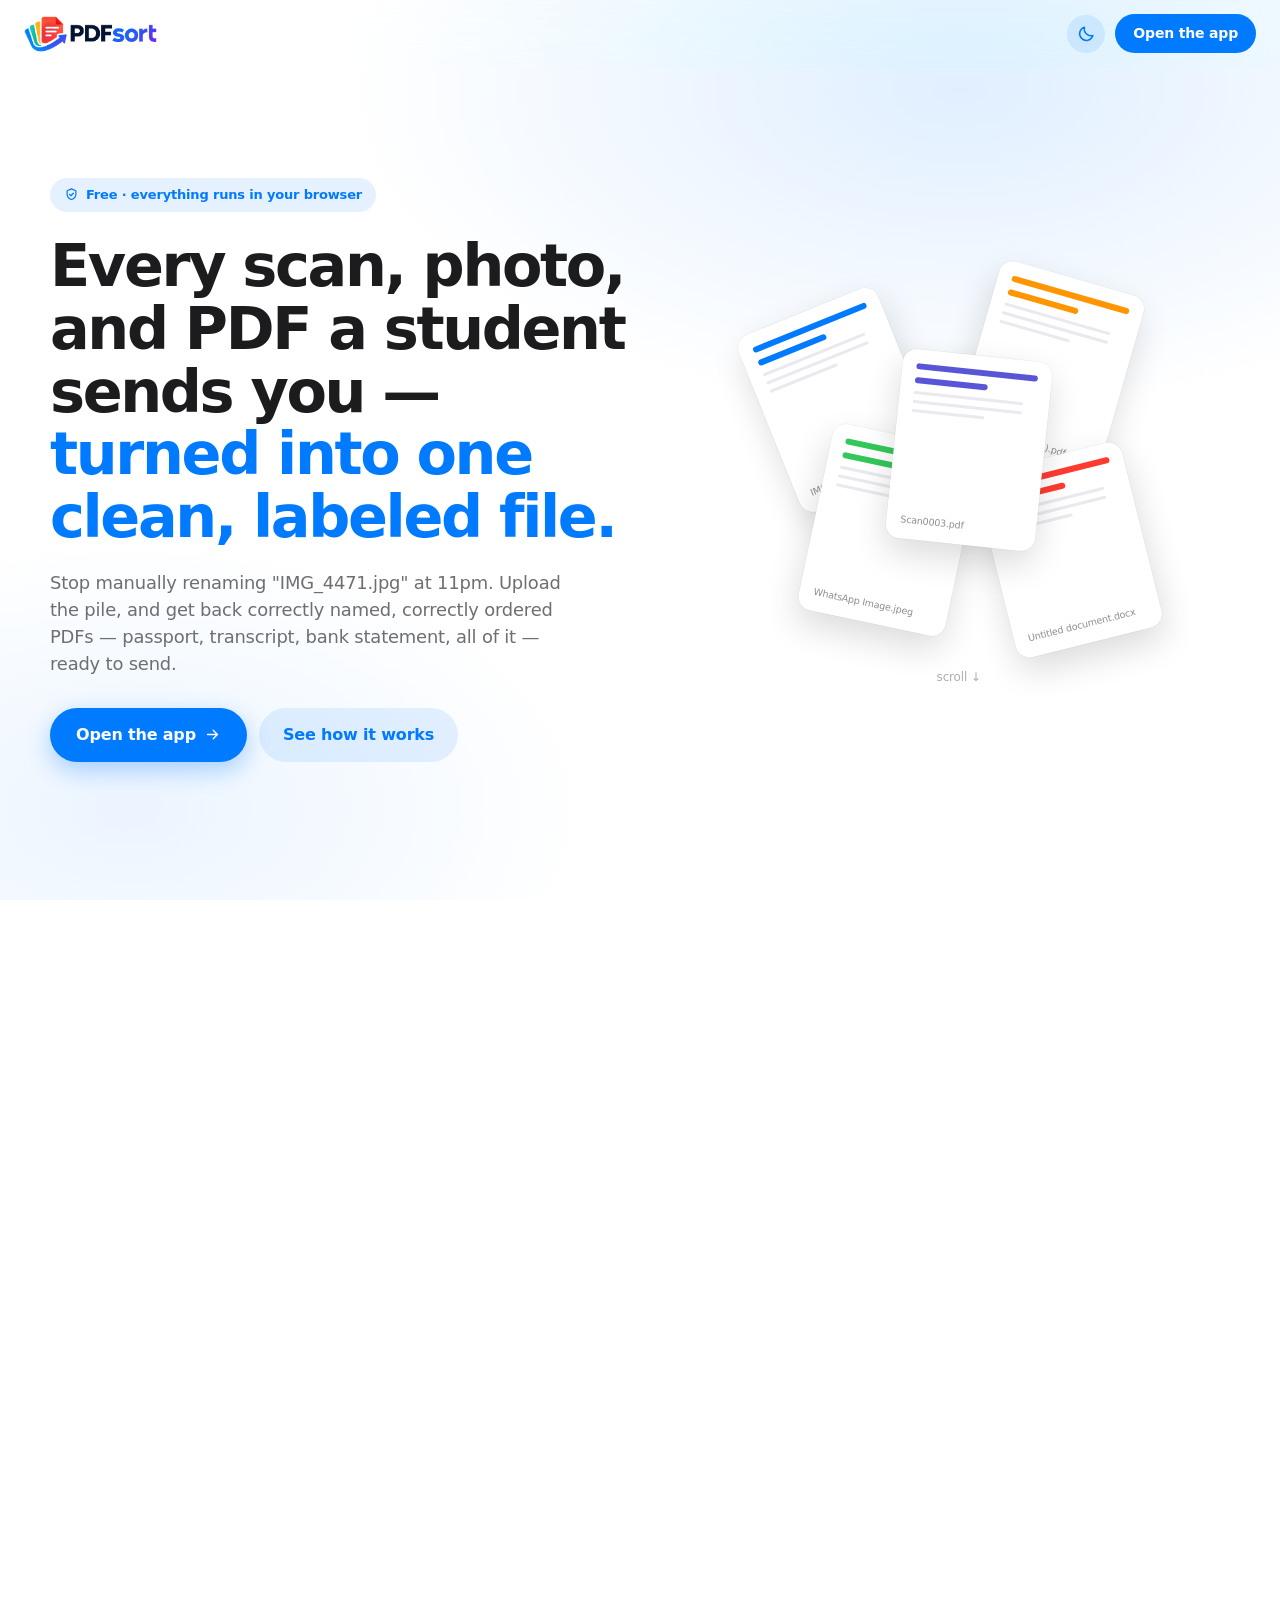
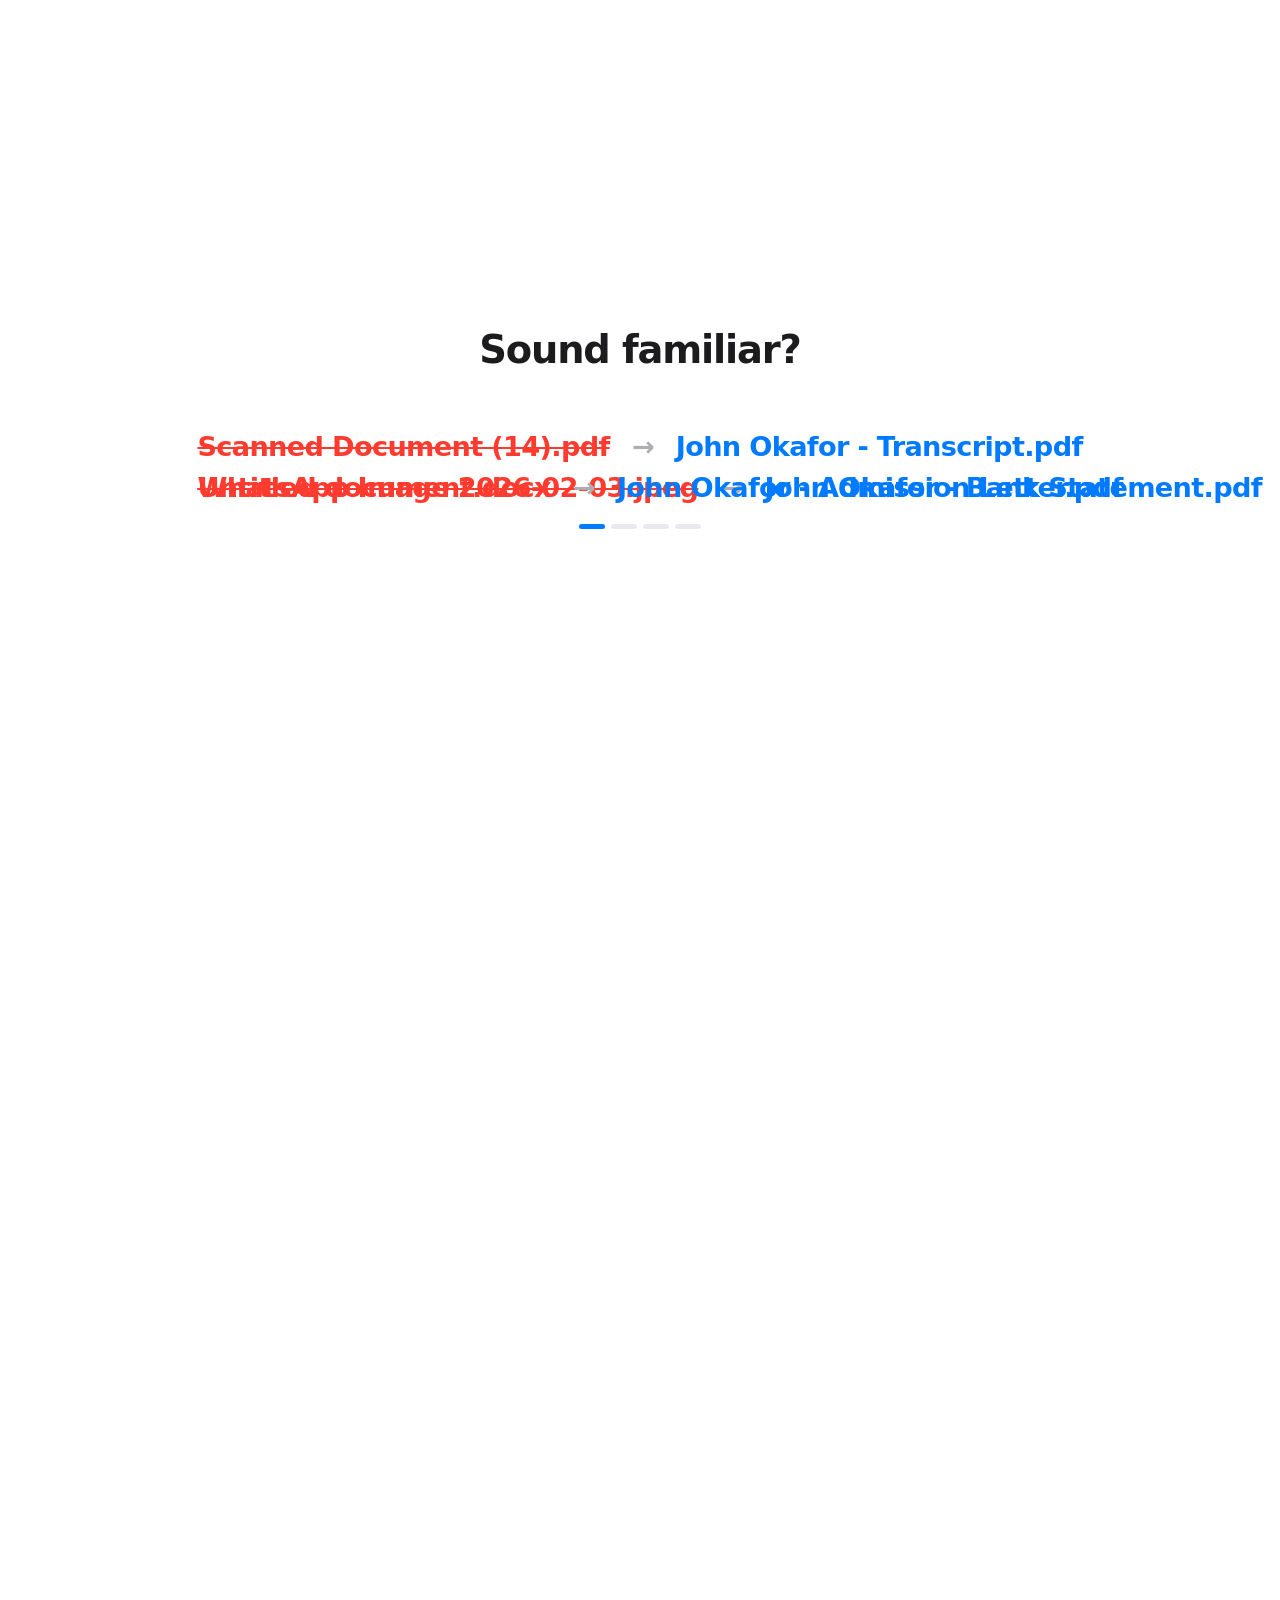
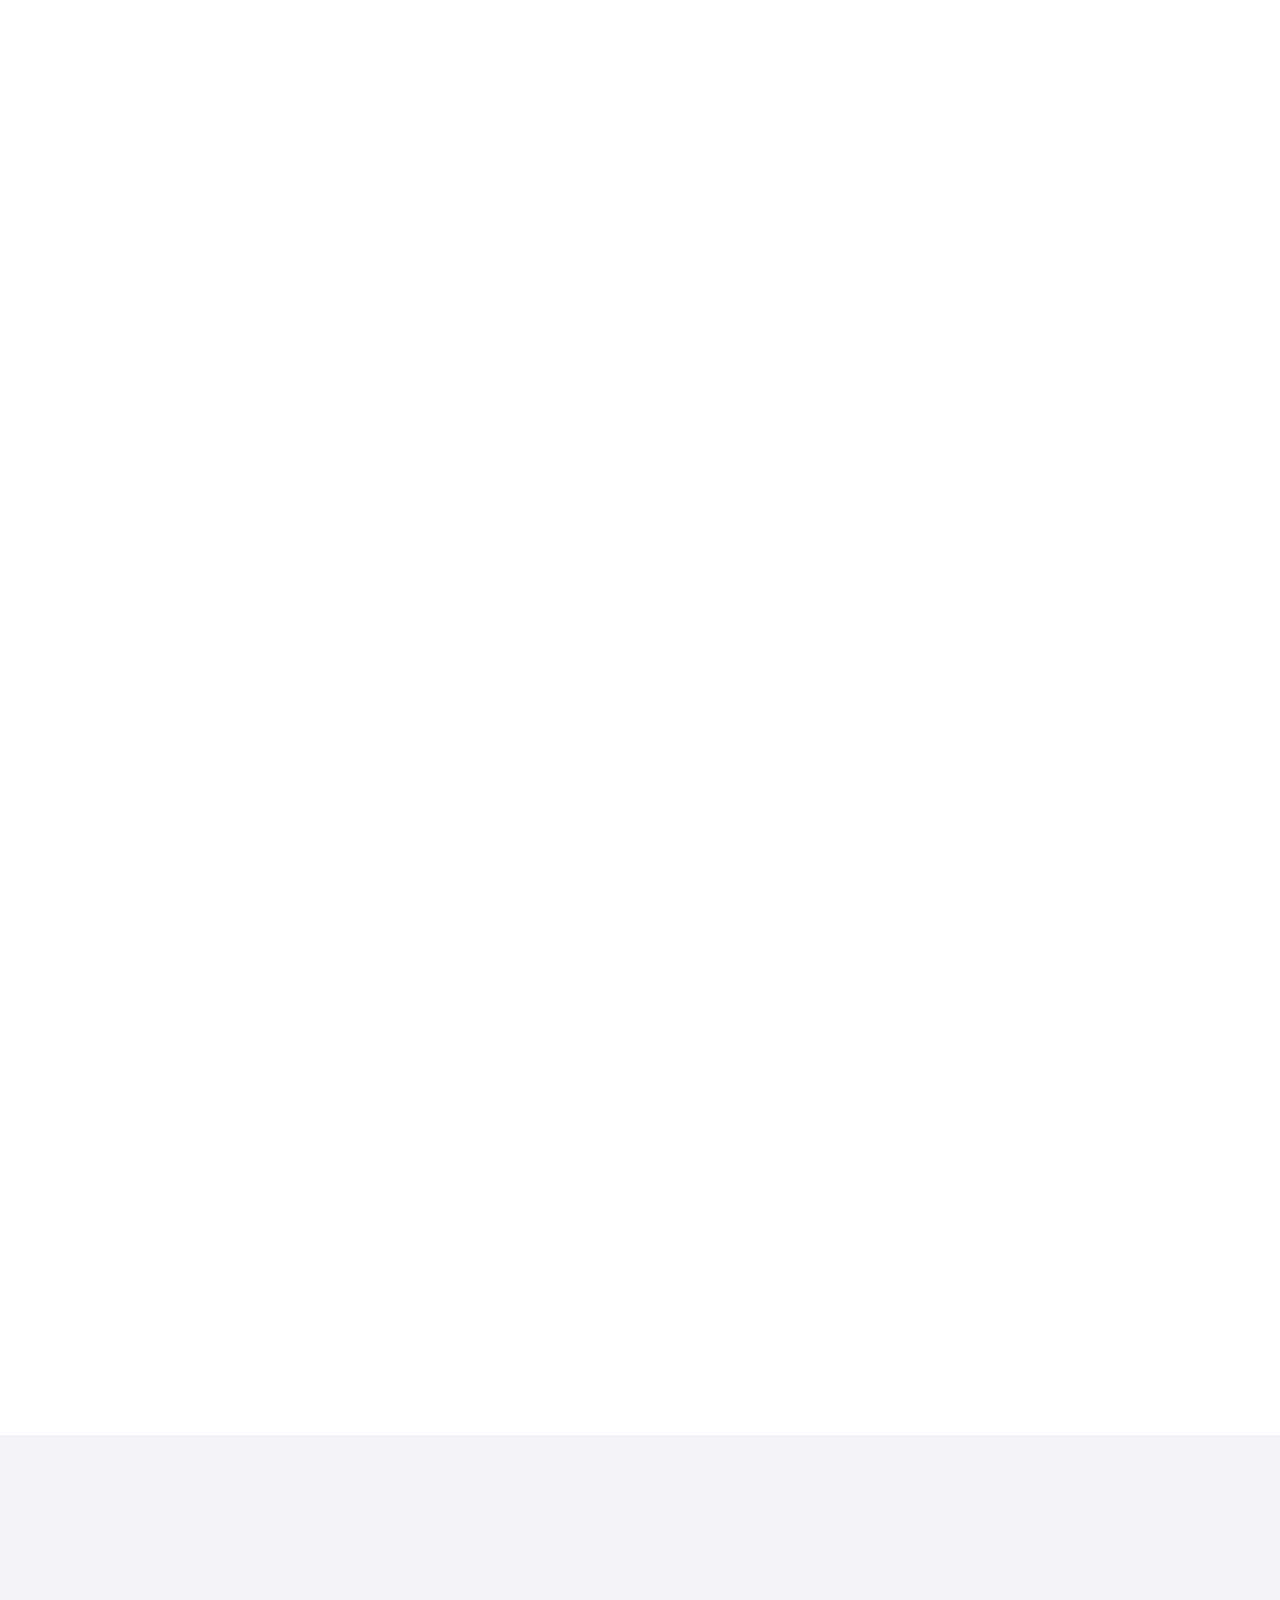
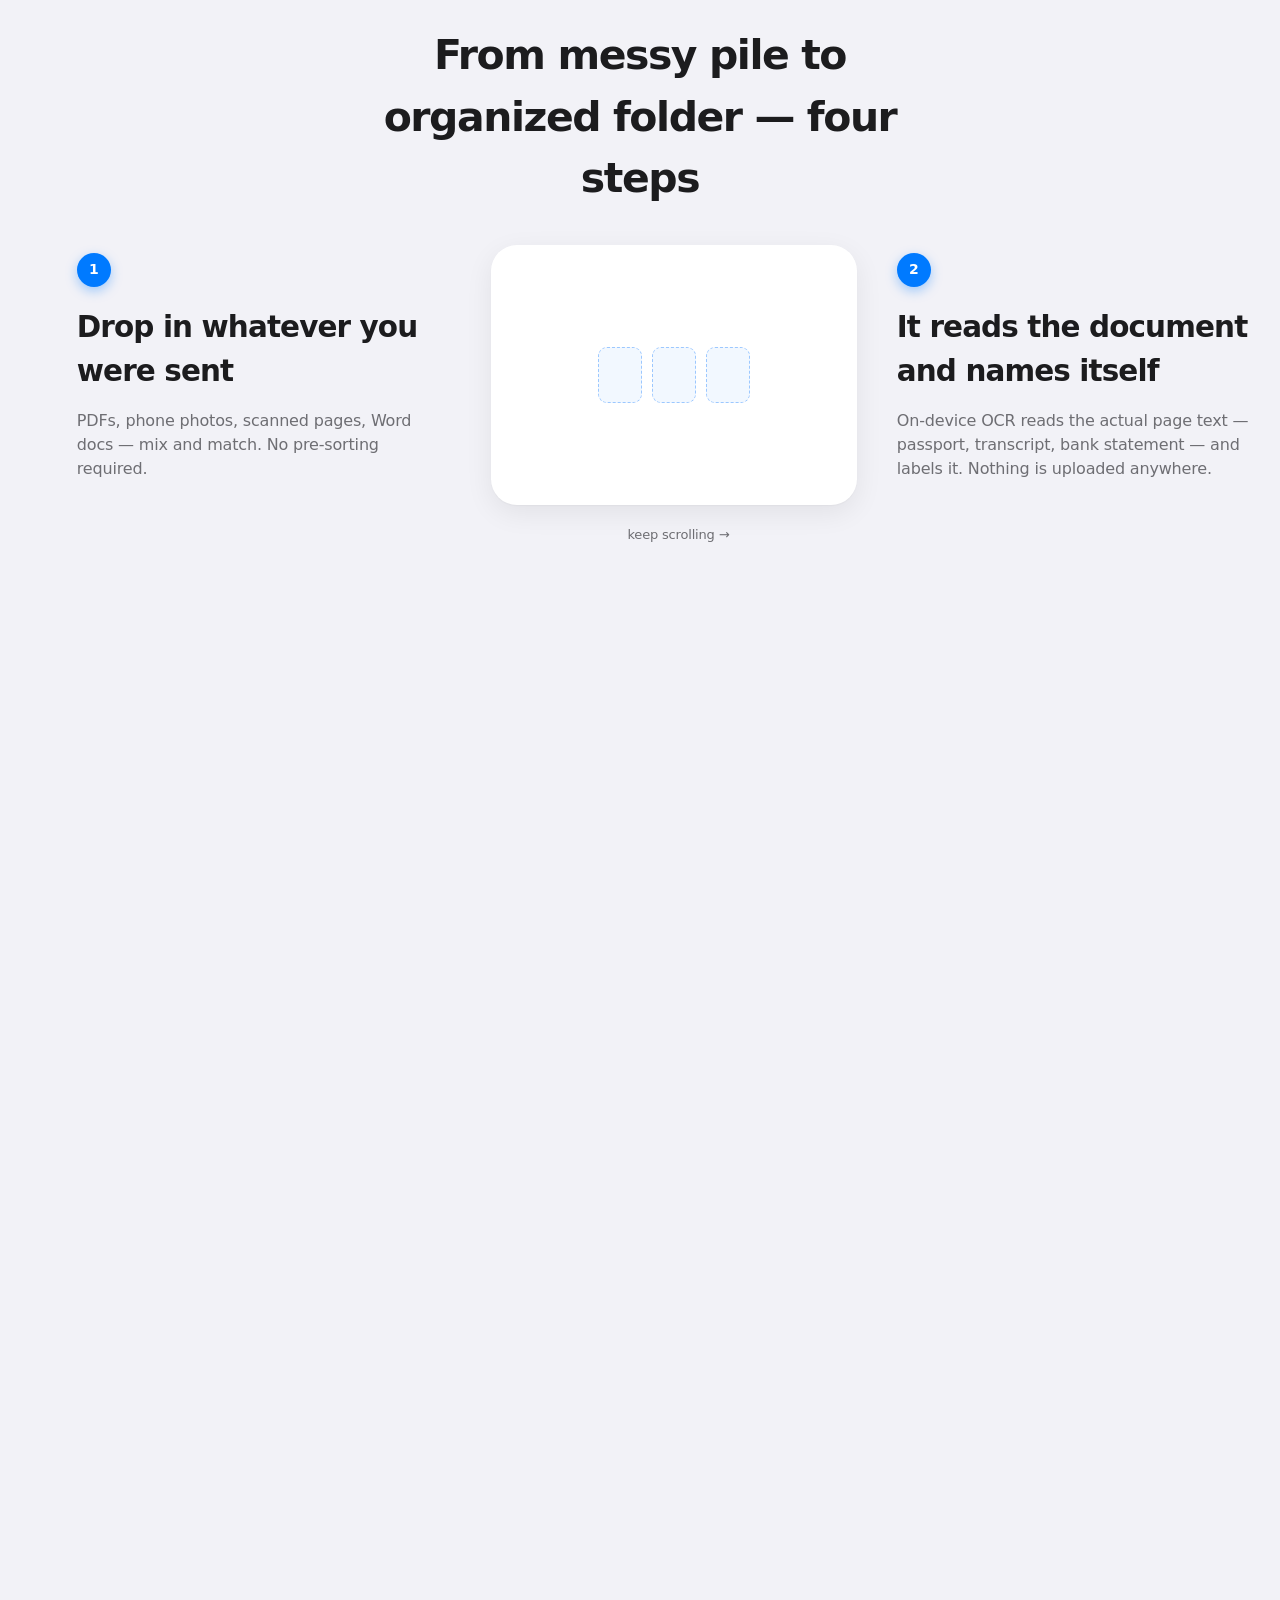
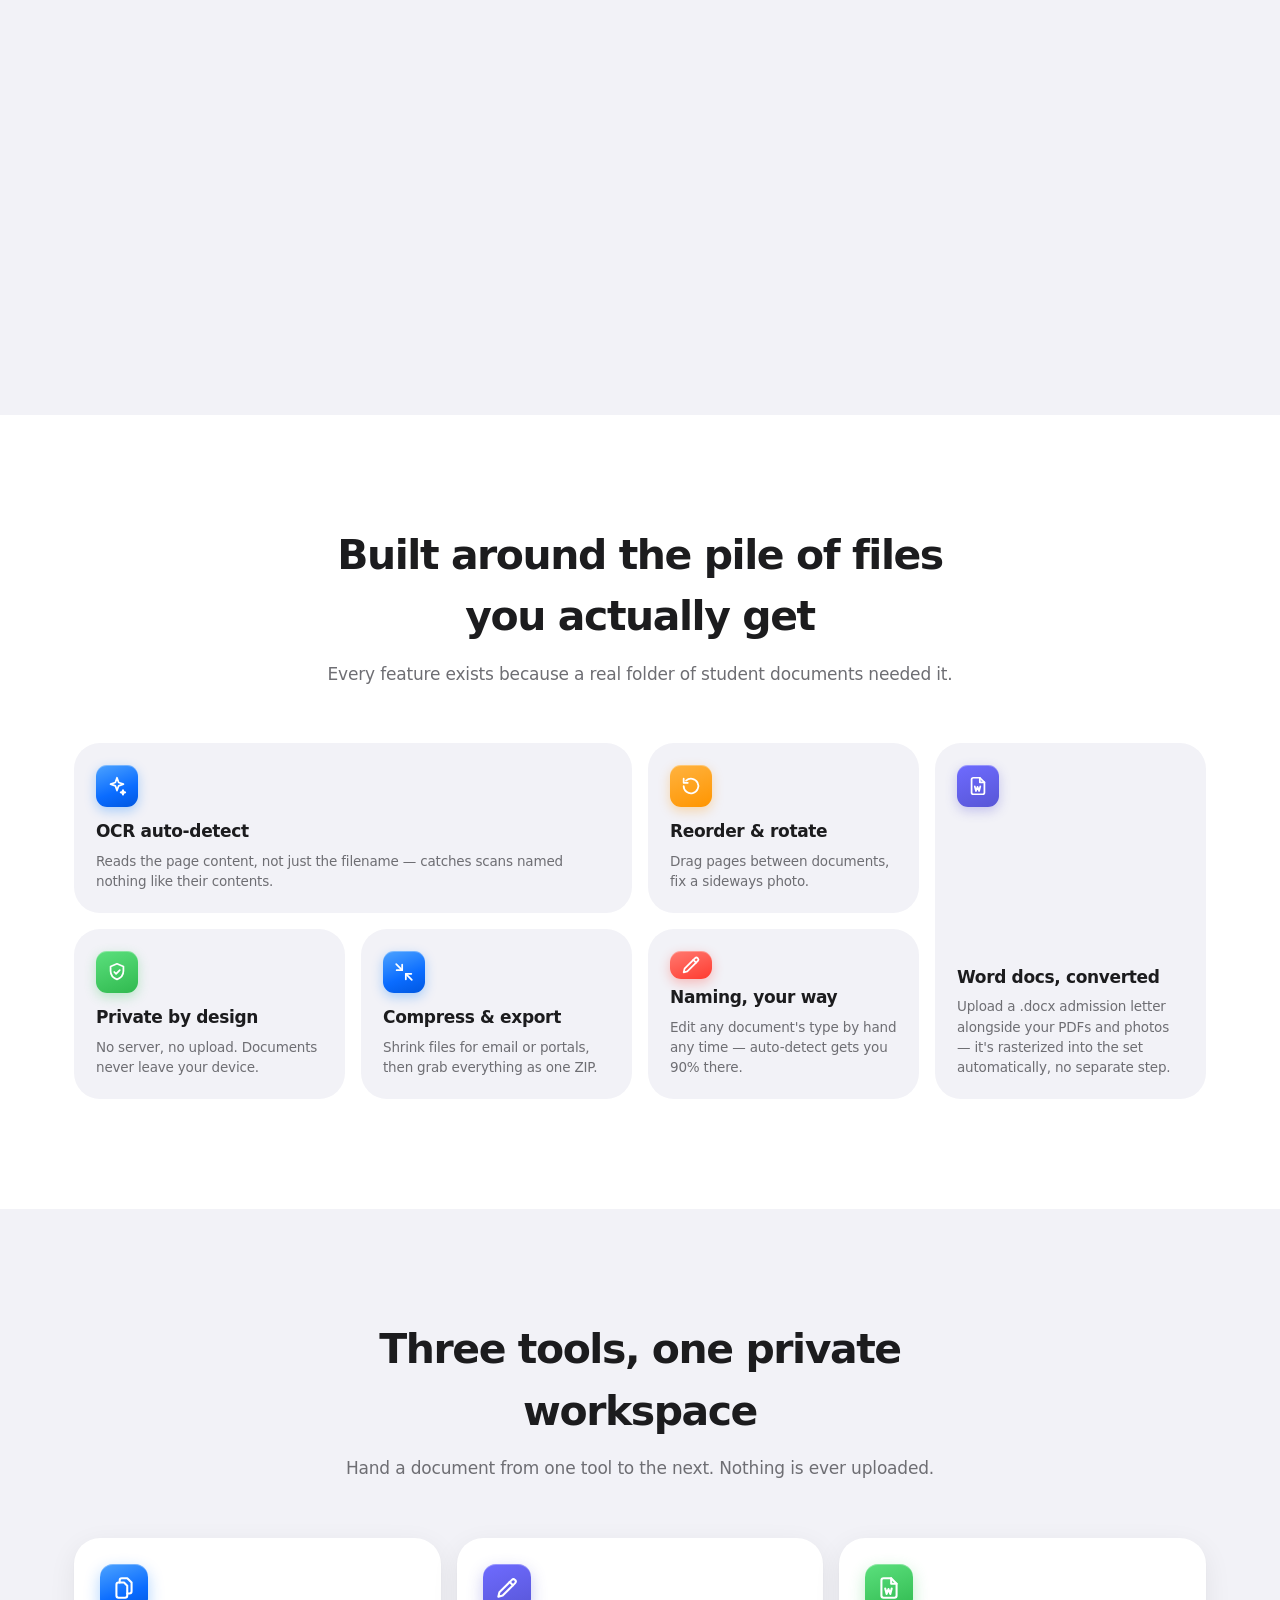
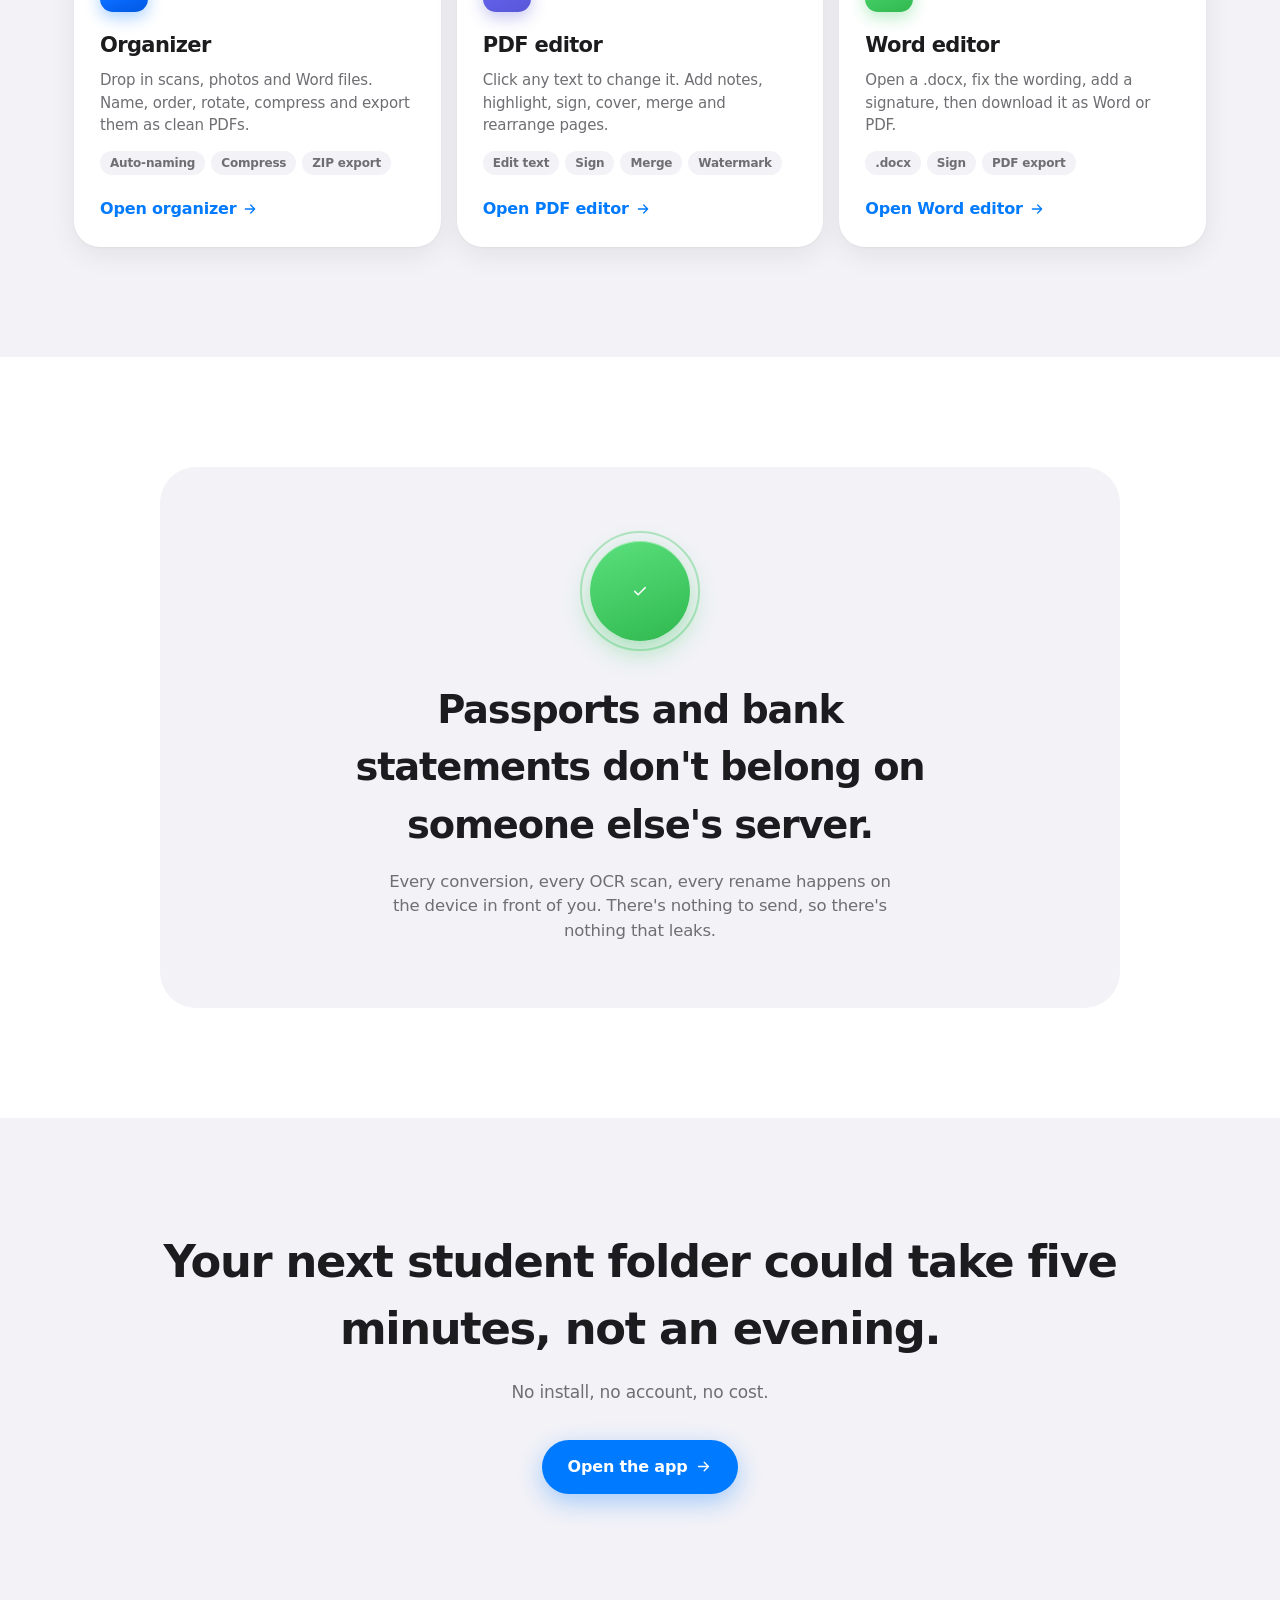
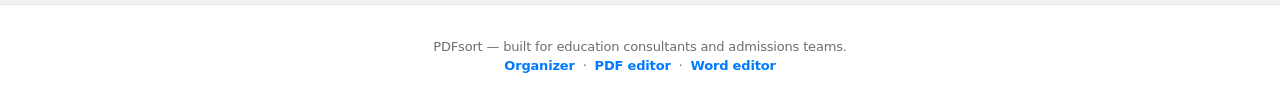
==== commit a5977124: "Add a dark mode toggle A moon/sun button in every header switches between light (the default) and da" ====
--- a/index.html
+++ b/index.html
@@ -11,6 +11,7 @@
 <link rel="manifest" href="manifest.webmanifest" />
 
 <meta name="viewport" content="width=device-width, initial-scale=1.0, viewport-fit=cover" />
+<script src="assets/theme.js"></script>
 <title>PDFsort — Organize, edit and compress student documents</title>
 <meta name="description" content="Turn a messy folder of passport scans, transcripts, and bank statements into clean, correctly named PDFs — then edit, sign and compress them. Free, private, right in your browser." />
 <meta property="og:type" content="website" />
@@ -28,11 +29,12 @@
     --font:-apple-system, BlinkMacSystemFont, "SF Pro Display", "SF Pro Text", "Helvetica Neue", "Inter", system-ui, sans-serif;
     --shadow:0 1px 2px rgba(0,0,0,.04), 0 8px 28px rgba(0,0,0,.07);
     --glass:rgba(255,255,255,.78);
+    --bg:#FFFFFF; --card:#FFFFFF; --overlay:rgba(255,255,255,.9); --chip-bg:#F2F8FF; --chip-border:#9CC8FF;
   }
   *{ box-sizing:border-box; }
   html{ scroll-behavior:smooth; -webkit-text-size-adjust:100%; -webkit-tap-highlight-color:transparent; }
   body{
-    margin:0; background:#fff; color:var(--ink);
+    margin:0; background:var(--bg); color:var(--ink);
     font-family:var(--font); line-height:1.5; letter-spacing:-.011em;
     -webkit-font-smoothing:antialiased;
   }
@@ -63,6 +65,15 @@
     display:flex; align-items:center; justify-content:center;
   }
   .nav-brand img{ height:36px; width:auto; display:block; }
+  .nav-brand .logo-dark{ display:none; }
+  .nav-right{ display:flex; align-items:center; gap:10px; }
+  .theme-btn{
+    width:38px; height:38px; border-radius:50%; border:none; cursor:pointer; color:var(--blue); background:rgba(0,122,255,.1);
+    display:inline-flex; align-items:center; justify-content:center; transition:background .15s ease, transform .15s ease;
+  }
+  .theme-btn:hover{ background:rgba(0,122,255,.18); } .theme-btn:active{ transform:scale(.94); }
+  .theme-btn .ico{ width:19px; height:19px; vertical-align:middle; }
+  .theme-btn .i-sun{ display:none; } .theme-btn .i-moon{ display:contents; }
   .nav-cta{
     background: var(--blue); color:#fff; border:none; padding:9px 18px; border-radius:999px;
     font-family:var(--font); font-weight:600; font-size:14px; cursor:pointer; text-decoration:none;
@@ -70,6 +81,29 @@
   }
   .nav-cta:hover{ background:#1A88FF; box-shadow: 0 6px 18px rgba(0,122,255,.35); }
   .nav-cta:active{ transform:scale(.96); }
+
+  /* ---------------- Dark theme (switched on with <html data-theme="dark">, see assets/theme.js) ---------------- */
+  :root[data-theme="dark"]{
+    color-scheme:dark;
+    --blue:#0A84FF; --blue-2:#4DA3FF; --ios-green:#30D158; --ios-red:#FF453A;
+    --ink:#F5F5F7; --ink-2:#F5F5F7; --paper:#111113; --paper-2:#2C2C2E; --muted:#9A9AA2; --rule:rgba(84,84,88,.6);
+    --shadow:0 1px 2px rgba(0,0,0,.5), 0 8px 28px rgba(0,0,0,.4); --glass:rgba(28,28,30,.78);
+    --bg:#000000; --card:#1C1C1E; --overlay:rgba(0,0,0,.88); --chip-bg:#0A2A4D; --chip-border:#0B4A8F;
+  }
+  :root[data-theme="dark"] .nav-brand .logo-light{ display:none; }
+  :root[data-theme="dark"] .nav-brand .logo-dark{ display:block; }
+  :root[data-theme="dark"] .theme-btn{ background:rgba(10,132,255,.2); }
+  :root[data-theme="dark"] .theme-btn .i-sun{ display:contents; }
+  :root[data-theme="dark"] .theme-btn .i-moon{ display:none; }
+  :root[data-theme="dark"] .hero{
+    background: radial-gradient(ellipse 80% 60% at 75% 10%, rgba(10,132,255,.22), transparent 60%),
+                radial-gradient(ellipse 60% 50% at 10% 90%, rgba(88,86,214,.18), transparent 60%), var(--bg);
+  }
+  :root[data-theme="dark"] .doc-card{ box-shadow: 0 0 0 .5px rgba(255,255,255,.1), 0 14px 34px rgba(0,0,0,.6); }
+  :root[data-theme="dark"] .bento-card:hover, :root[data-theme="dark"] .tool-card:hover{ box-shadow:0 18px 40px rgba(0,0,0,.6); }
+  :root[data-theme="dark"] .btn-hero-secondary{ background:rgba(10,132,255,.2); }
+  :root[data-theme="dark"] .hero-badge{ background:rgba(10,132,255,.18); }
+  :root[data-theme="dark"] .mv-detect .card, :root[data-theme="dark"] .mv-organize .p{ box-shadow:0 0 0 .5px rgba(255,255,255,.12), 0 6px 16px rgba(0,0,0,.5); }
 
   /* ---------------- Hero ---------------- */
   .hero-pin-outer{ height: 175vh; position:relative; }
@@ -77,7 +111,7 @@
   .hero{
     position:relative; height:100%;
     background: radial-gradient(ellipse 80% 60% at 75% 10%, rgba(0,122,255,.12), transparent 60%),
-                radial-gradient(ellipse 60% 50% at 10% 90%, rgba(90,169,255,.12), transparent 60%), #fff;
+                radial-gradient(ellipse 60% 50% at 10% 90%, rgba(90,169,255,.12), transparent 60%), var(--bg);
     display:flex; align-items:center; overflow:hidden; padding: 120px 24px 80px;
   }
   .hero-grid{
@@ -116,7 +150,7 @@
 
   .hero-stack{ position:relative; height:420px; }
   .doc-card{
-    position:absolute; width:150px; height:190px; background:#fff; border-radius:14px;
+    position:absolute; width:150px; height:190px; background:var(--card); border-radius:14px;
     box-shadow: 0 0 0 .5px rgba(0,0,0,.06), 0 14px 34px rgba(0,0,0,.14); padding:14px; left:50%; top:50%;
     transition: transform .05s linear, box-shadow .3s ease;
   }
@@ -146,7 +180,7 @@
   .section-head p{ color: var(--muted); font-size:17px; margin-top:14px; }
 
   /* ---------------- Pain points (pinned crossfade) ---------------- */
-  .pain{ background: #fff; }
+  .pain{ background: var(--bg); }
   .pain-pin-outer{ height: 340vh; position:relative; }
   .pain-pin-inner{
     position:sticky; top:0; height:100svh; display:flex; align-items:center; justify-content:center;
@@ -183,7 +217,7 @@
   .how-panel h3{ font-size: clamp(1.4rem, 2.3vw, 1.9rem); margin-bottom:12px; font-weight:800; }
   .how-panel p{ color: var(--muted); font-size:16px; max-width:38ch; }
   .how-visual{
-    height:260px; background:#fff; border-radius:26px;
+    height:260px; background:var(--card); border-radius:26px;
     box-shadow: var(--shadow); display:flex; align-items:center; justify-content:center;
     position:relative; overflow:hidden;
   }
@@ -191,13 +225,13 @@
 
   /* mini illustrations for each how-it-works step */
   .mv-upload{ display:flex; gap:10px; align-items:flex-end; }
-  .mv-upload .chip{ width:44px; height:56px; background: #F2F8FF; border:1.5px dashed #9CC8FF; border-radius:9px; animation: floatIn 2.4s ease-in-out infinite; }
+  .mv-upload .chip{ width:44px; height:56px; background: var(--chip-bg); border:1.5px dashed var(--chip-border); border-radius:9px; animation: floatIn 2.4s ease-in-out infinite; }
   .mv-upload .chip:nth-child(2){ animation-delay:.3s; }
   .mv-upload .chip:nth-child(3){ animation-delay:.6s; }
   @keyframes floatIn{ 0%,100%{ transform: translateY(0); } 50%{ transform: translateY(-10px); } }
 
   .mv-detect{ display:flex; flex-direction:column; align-items:center; gap:14px; }
-  .mv-detect .card{ width:110px; height:70px; background:#fff; border-radius:12px; position:relative; box-shadow:0 0 0 .5px rgba(0,0,0,.08), 0 6px 16px rgba(0,0,0,.08); }
+  .mv-detect .card{ width:110px; height:70px; background:var(--card); border-radius:12px; position:relative; box-shadow:0 0 0 .5px rgba(0,0,0,.08), 0 6px 16px rgba(0,0,0,.08); }
   .mv-detect .card .l{ position:absolute; left:10px; right:10px; height:4px; background:var(--paper-2); border-radius:2px; }
   .mv-detect .card .l1{ top:14px; } .mv-detect .card .l2{ top:24px; width:60%; }
   .mv-detect .tag{
@@ -207,7 +241,7 @@
   @keyframes tagPop{ 0%,20%{ opacity:0; transform:scale(0.8); } 35%,80%{ opacity:1; transform:scale(1); } 100%{ opacity:0; } }
 
   .mv-organize{ display:flex; gap:8px; }
-  .mv-organize .p{ width:44px; height:60px; background:#fff; border-radius:9px; box-shadow:0 0 0 .5px rgba(0,0,0,.08), 0 6px 14px rgba(0,0,0,.08); animation: shuffle 3s ease-in-out infinite; }
+  .mv-organize .p{ width:44px; height:60px; background:var(--card); border-radius:9px; box-shadow:0 0 0 .5px rgba(0,0,0,.08), 0 6px 14px rgba(0,0,0,.08); animation: shuffle 3s ease-in-out infinite; }
   .mv-organize .p:nth-child(2){ animation-delay:.2s; } .mv-organize .p:nth-child(3){ animation-delay:.4s; } .mv-organize .p:nth-child(4){ animation-delay:.6s; }
   @keyframes shuffle{ 0%,100%{ transform:translateY(0) rotate(0deg); } 50%{ transform:translateY(-6px) rotate(-3deg); } }
 
@@ -218,14 +252,14 @@
   @keyframes zipMove{ 0%{ transform: translateX(-45px); } 100%{ transform: translateX(45px); } }
 
   /* ---------------- Features bento ---------------- */
-  .features{ background: #fff; }
+  .features{ background: var(--bg); }
   .bento{ display:grid; grid-template-columns: repeat(4, 1fr); grid-auto-rows:170px; gap:16px; }
   .bento-card{
     border-radius:26px; padding:22px; background: var(--paper);
     display:flex; flex-direction:column; justify-content:flex-end; gap:6px;
     transition: transform .2s ease, box-shadow .2s ease, background .2s ease;
   }
-  .bento-card:hover{ transform: translateY(-3px); box-shadow: 0 16px 36px rgba(0,0,0,.1); background:#fff; }
+  .bento-card:hover{ transform: translateY(-3px); box-shadow: 0 16px 36px rgba(0,0,0,.1); background:var(--card); }
   .bento-card .icon{
     width:42px; height:42px; border-radius:11px; color:#fff; margin-bottom:auto;
     display:flex; align-items:center; justify-content:center;
@@ -246,7 +280,7 @@
   .tools{ background: var(--paper); }
   .tool-grid{ display:grid; grid-template-columns:repeat(3, 1fr); gap:16px; }
   .tool-card{
-    display:flex; flex-direction:column; gap:8px; padding:26px; border-radius:26px; background:#fff; text-decoration:none; color:var(--ink);
+    display:flex; flex-direction:column; gap:8px; padding:26px; border-radius:26px; background:var(--card); text-decoration:none; color:var(--ink);
     box-shadow:var(--shadow); transition:transform .2s ease, box-shadow .2s ease;
   }
   .tool-card:hover{ transform:translateY(-4px); box-shadow:0 18px 40px rgba(0,0,0,.12); }
@@ -266,7 +300,7 @@
   .tool-go .ico{ width:16px; height:16px; vertical-align:middle; }
 
   /* ---------------- Trust / seal ---------------- */
-  .trust{ background: #fff; color:var(--ink); text-align:center; }
+  .trust{ background: var(--bg); color:var(--ink); text-align:center; }
   .trust .wrap{
     background:var(--paper); border-radius:36px; padding:64px 24px; max-width:960px;
   }
@@ -295,14 +329,14 @@
   .final h2{ font-size: clamp(1.9rem, 3.5vw, 2.8rem); font-weight:800; margin-bottom:18px; }
   .final p{ color: var(--muted); max-width:480px; margin:0 auto 34px; font-size:17px; }
 
-  footer{ background: #fff; color: var(--muted); padding:32px 24px calc(32px + env(safe-area-inset-bottom)); text-align:center; font-size:13px; border-top:.5px solid var(--rule); }
+  footer{ background: var(--bg); color: var(--muted); padding:32px 24px calc(32px + env(safe-area-inset-bottom)); text-align:center; font-size:13px; border-top:.5px solid var(--rule); }
   footer a{ color: var(--blue); text-decoration:none; font-weight:600; }
   footer a:hover{ text-decoration:underline; }
 
   /* ---------------- Page transition overlay (landing -> app) ---------------- */
   .transition-overlay{
     position:fixed; inset:0; z-index:1000;
-    background: rgba(255,255,255,.9); -webkit-backdrop-filter:blur(24px); backdrop-filter:blur(24px);
+    background: var(--overlay); -webkit-backdrop-filter:blur(24px); backdrop-filter:blur(24px);
     display:flex; align-items:center; justify-content:center; flex-direction:column;
     opacity:0; pointer-events:none; transition: opacity .35s ease;
   }
@@ -311,7 +345,7 @@
   .to-stage{ position:relative; width:96px; height:96px; margin-bottom:22px; }
   .to-doc{
     position:absolute; left:50%; top:50%; transform: translate(-50%,-50%);
-    width:56px; height:70px; background:#fff; border-radius:12px;
+    width:56px; height:70px; background:var(--card); border-radius:12px;
     box-shadow: 0 0 0 .5px rgba(0,0,0,.08), 0 12px 28px rgba(0,0,0,.16);
     animation: toDocSettle .9s ease forwards;
   }
@@ -394,8 +428,11 @@
 <body>
 
 <nav class="nav" id="nav">
-  <a class="nav-brand" href="index.html" title="PDFsort home" aria-label="PDFsort home"><img src="assets/logo/pdfsort-logo-small.png" srcset="assets/logo/pdfsort-logo.png 2x" alt="PDFsort" width="116" height="31" /></a>
-  <a class="nav-cta" href="app.html">Open the app</a>
+  <a class="nav-brand" href="index.html" title="PDFsort home" aria-label="PDFsort home"><img class="logo-light" src="assets/logo/pdfsort-logo-small.png" srcset="assets/logo/pdfsort-logo.png 2x" alt="PDFsort" width="116" height="31" /><img class="logo-dark" src="assets/logo/pdfsort-logo-dark-small.png" srcset="assets/logo/pdfsort-logo-dark.png 2x" alt="" width="116" height="31" loading="lazy" /></a>
+  <div class="nav-right">
+    <button class="theme-btn" type="button" data-theme-toggle><span class="i-sun" data-icon="sun"></span><span class="i-moon" data-icon="moon"></span></button>
+    <a class="nav-cta" href="app.html">Open the app</a>
+  </div>
 </nav>
 
 <section class="hero-pin-outer" id="heroPinOuter">
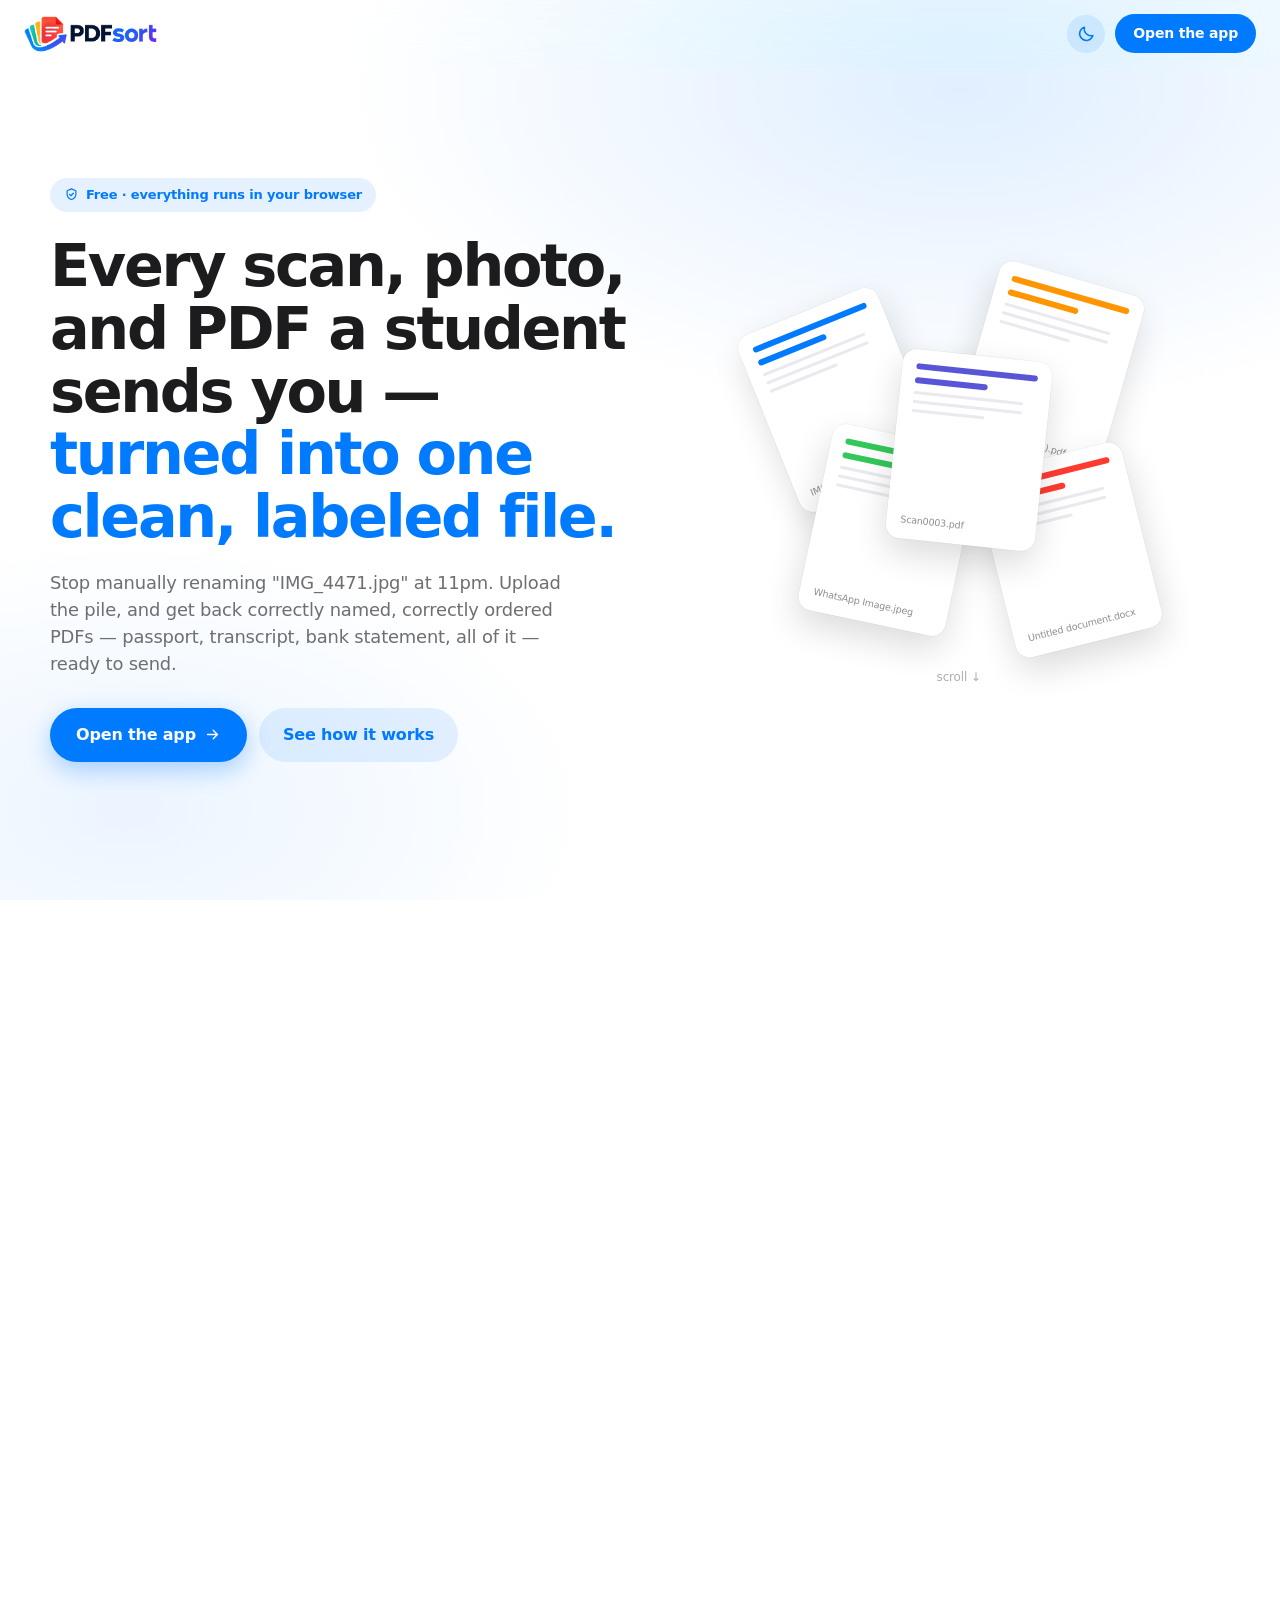
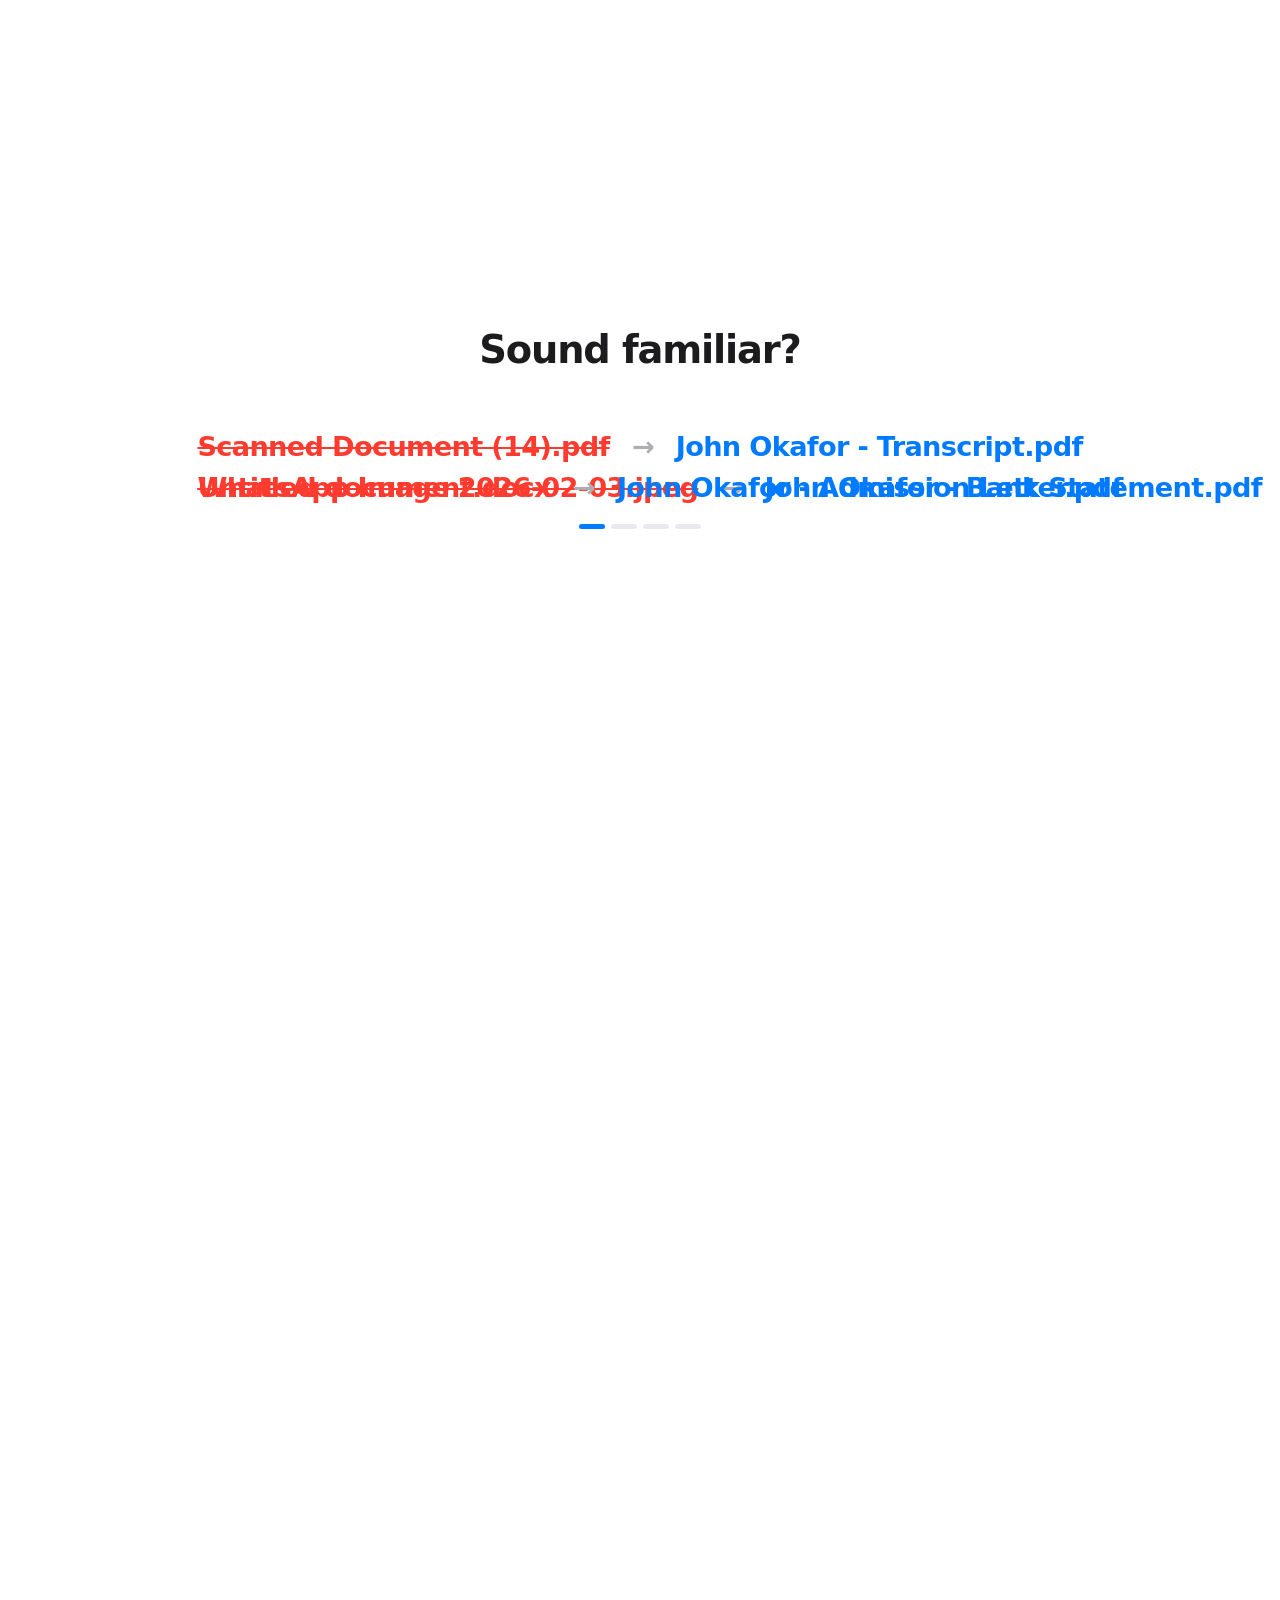
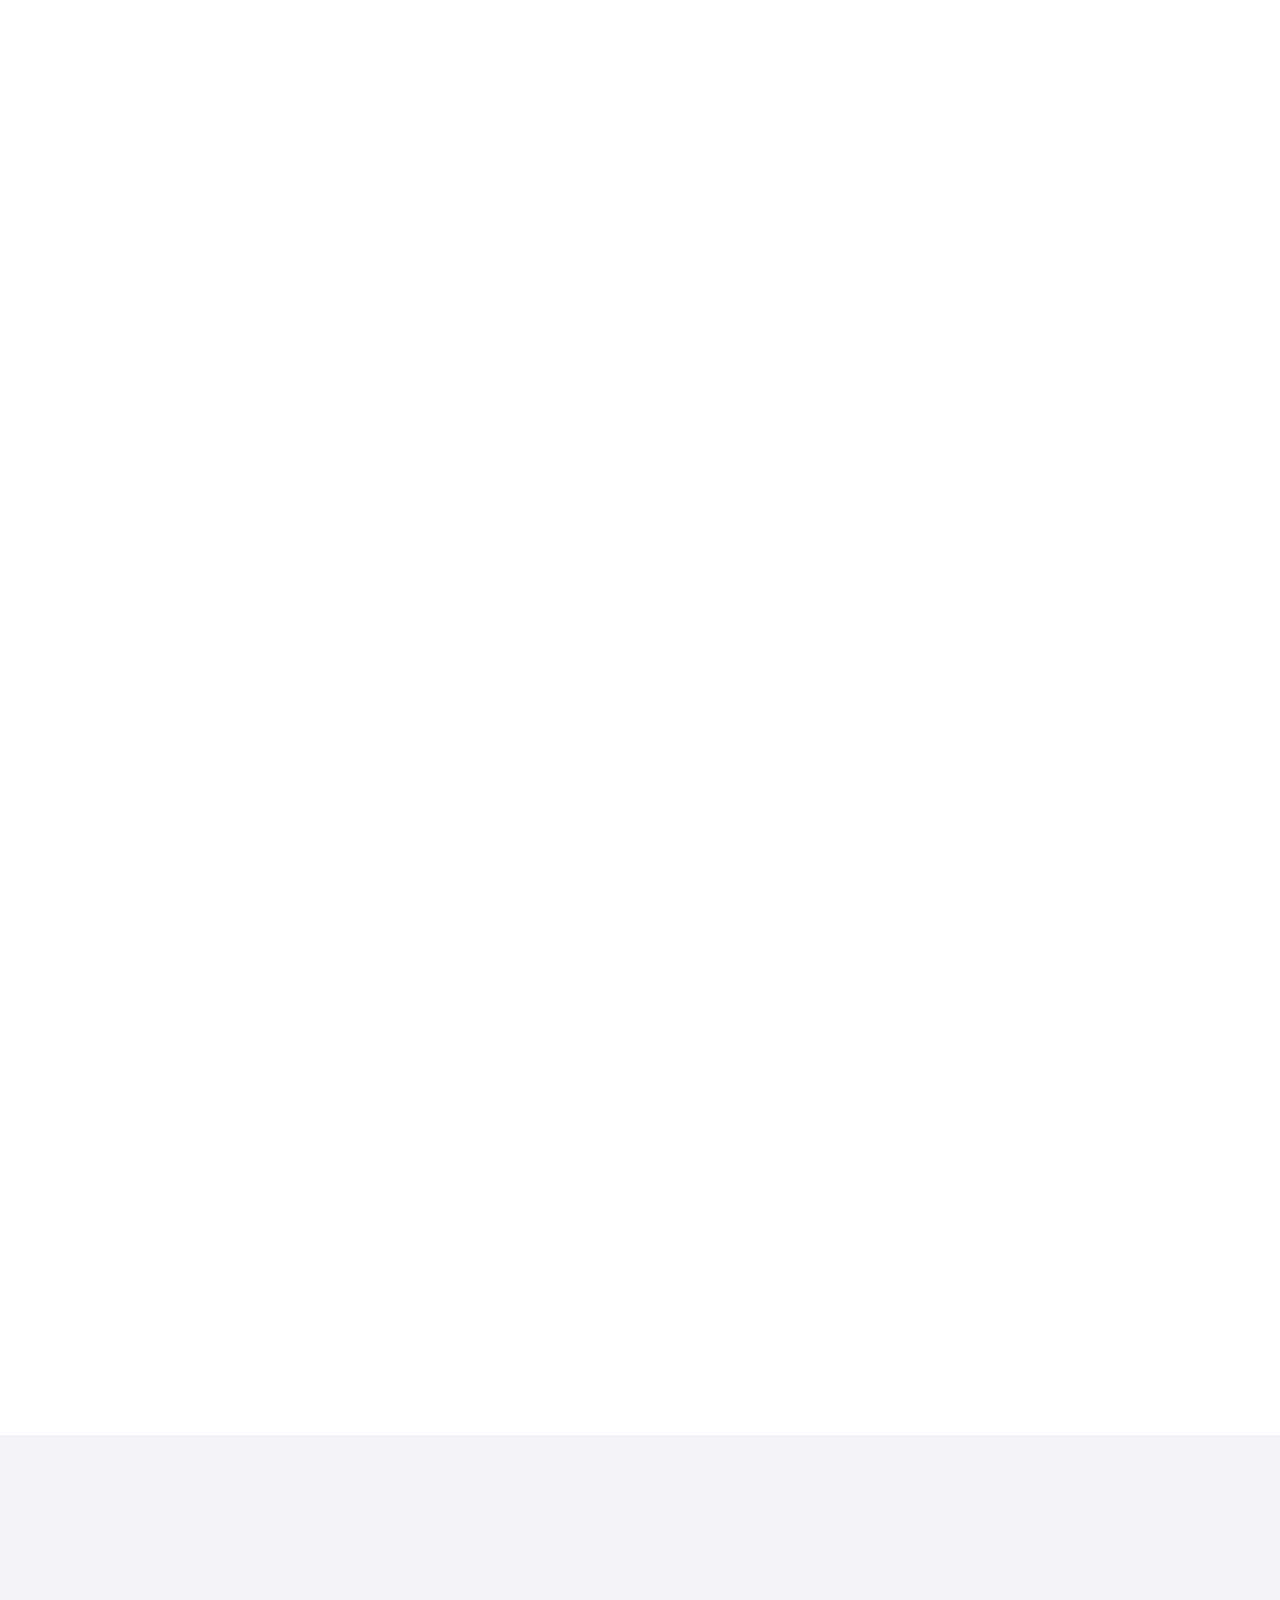
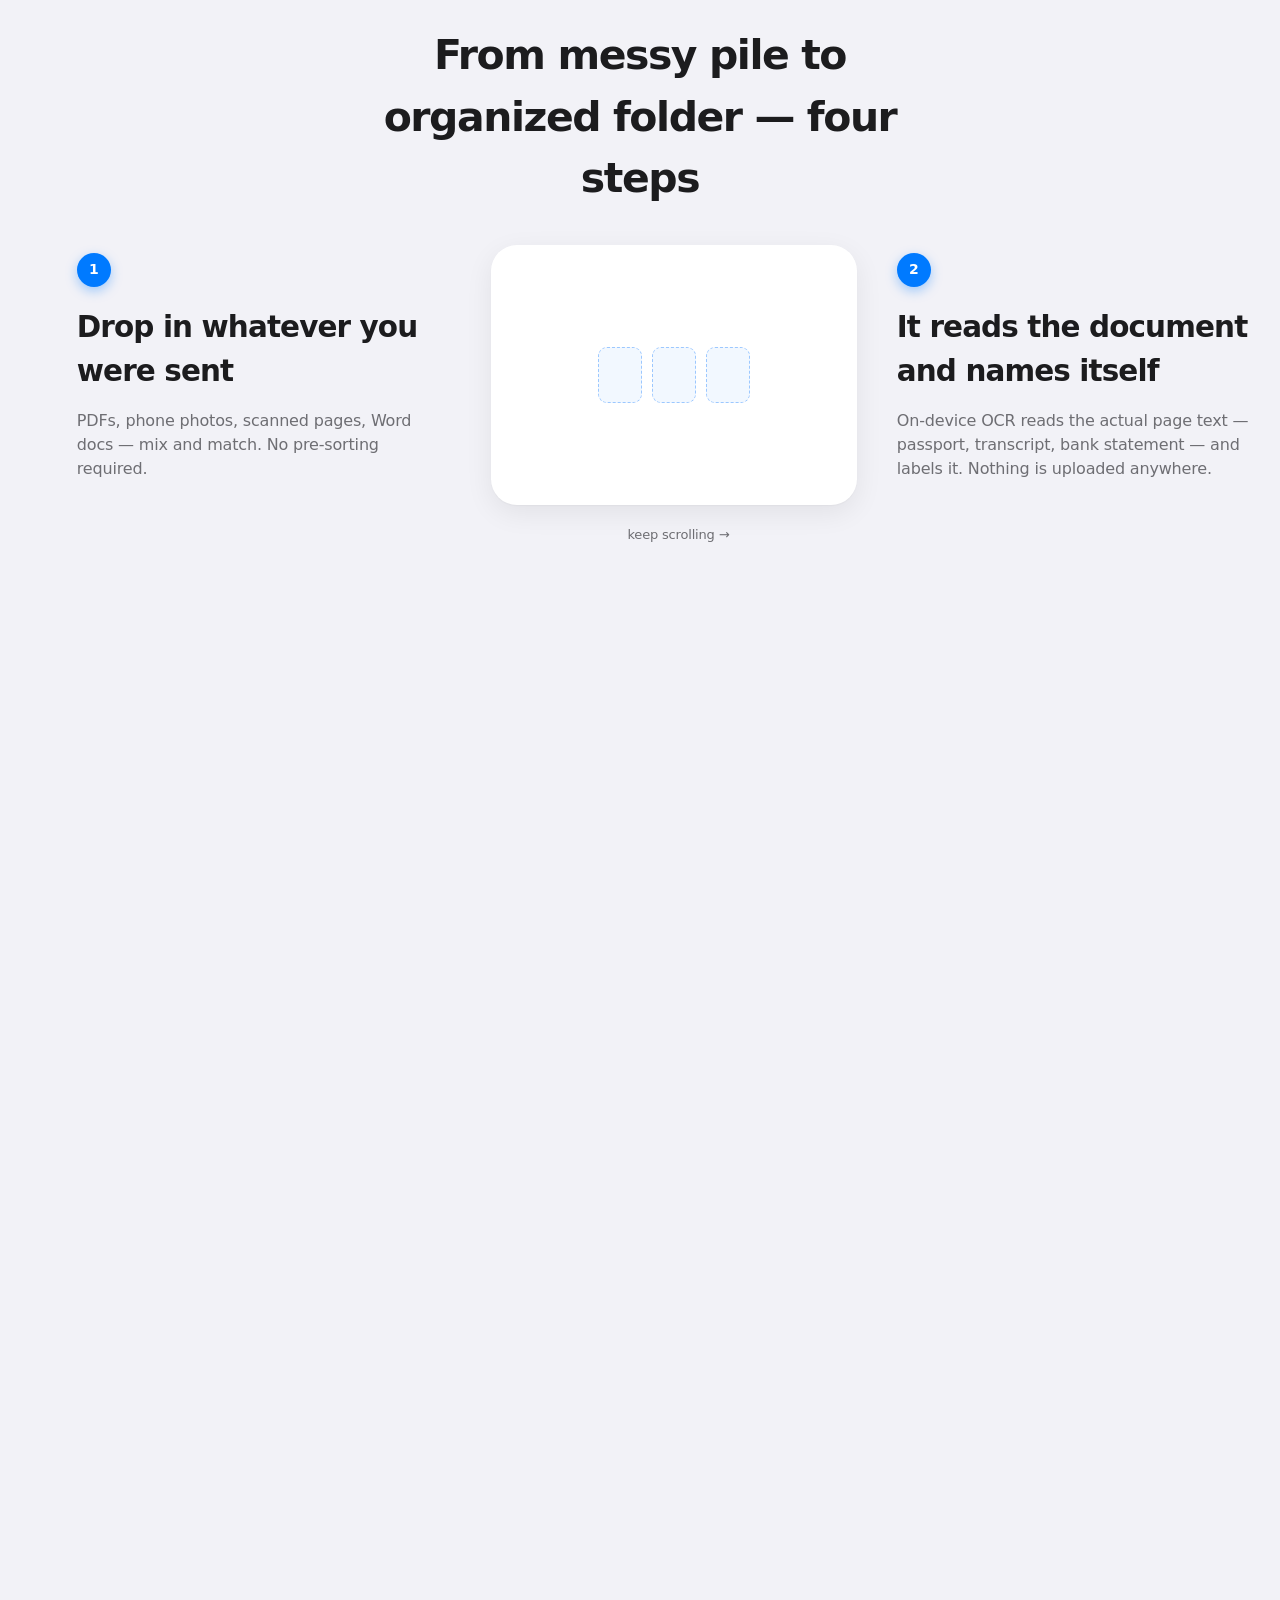
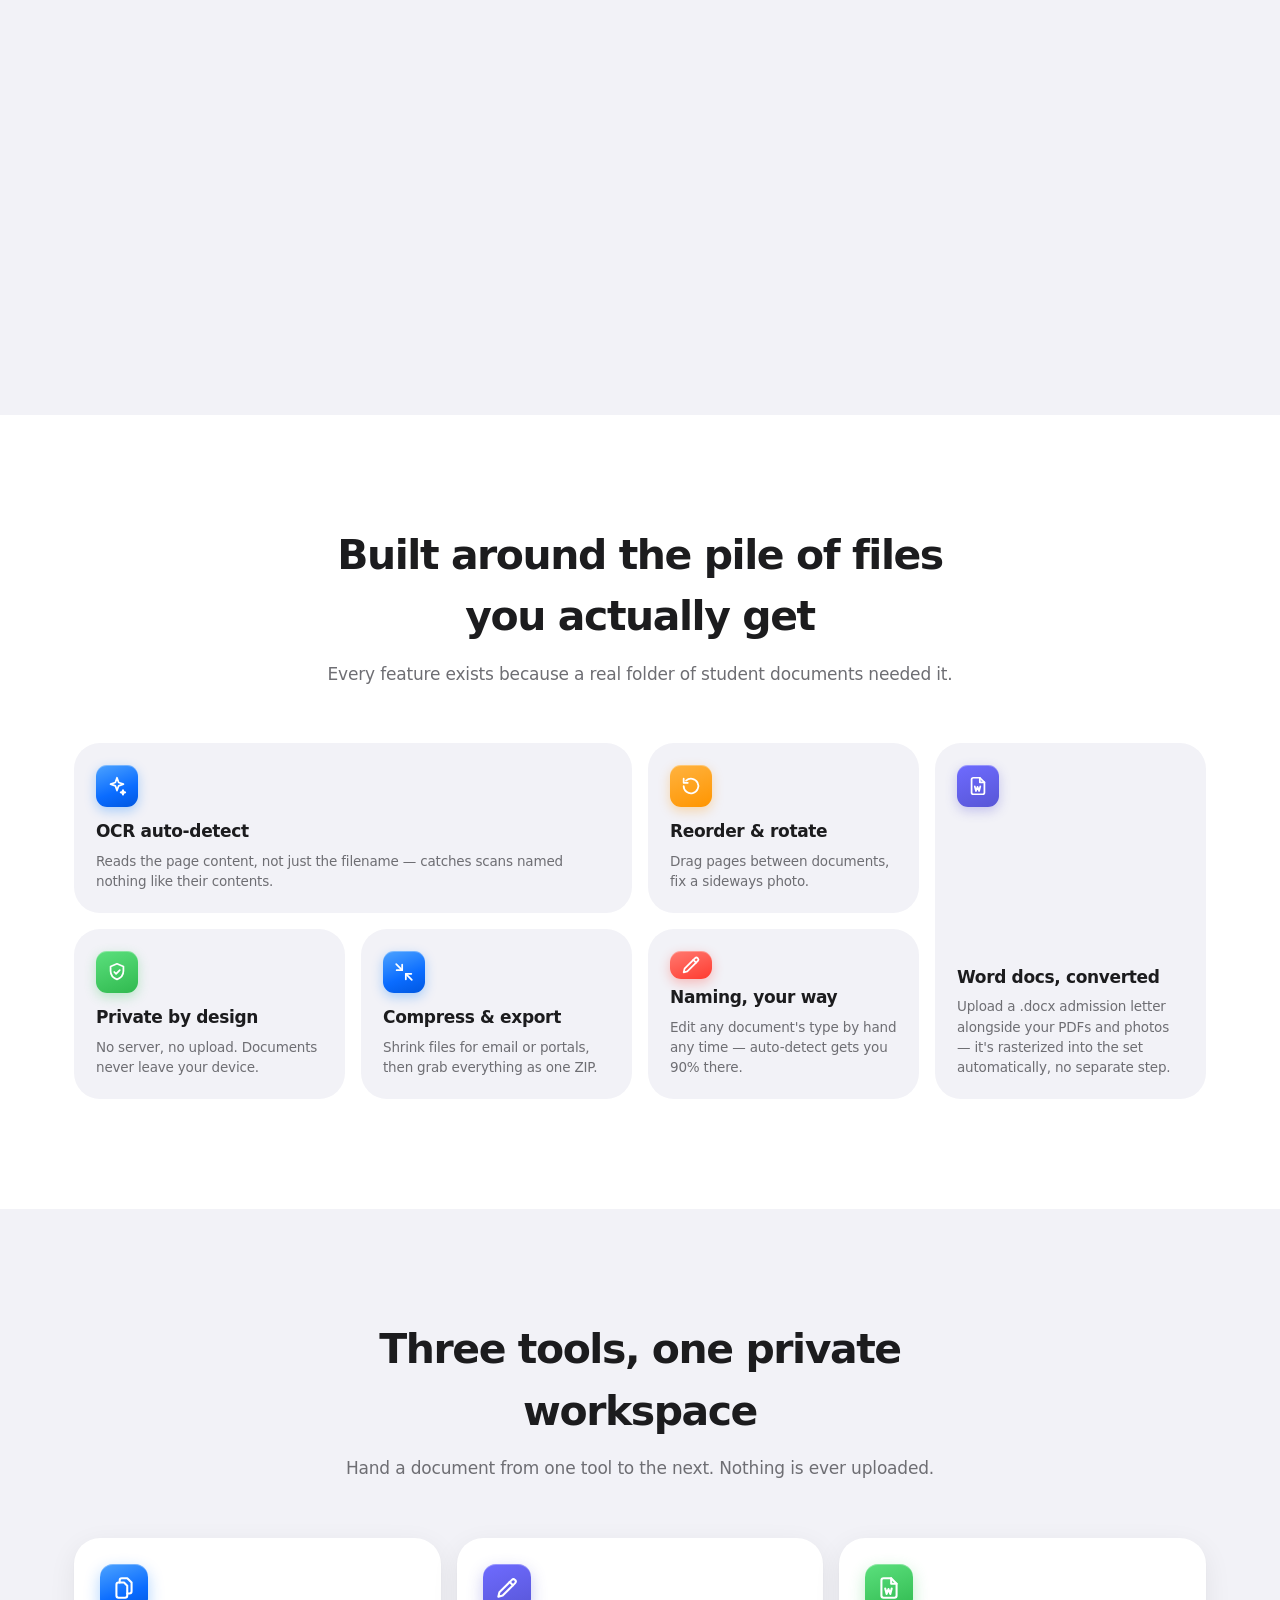
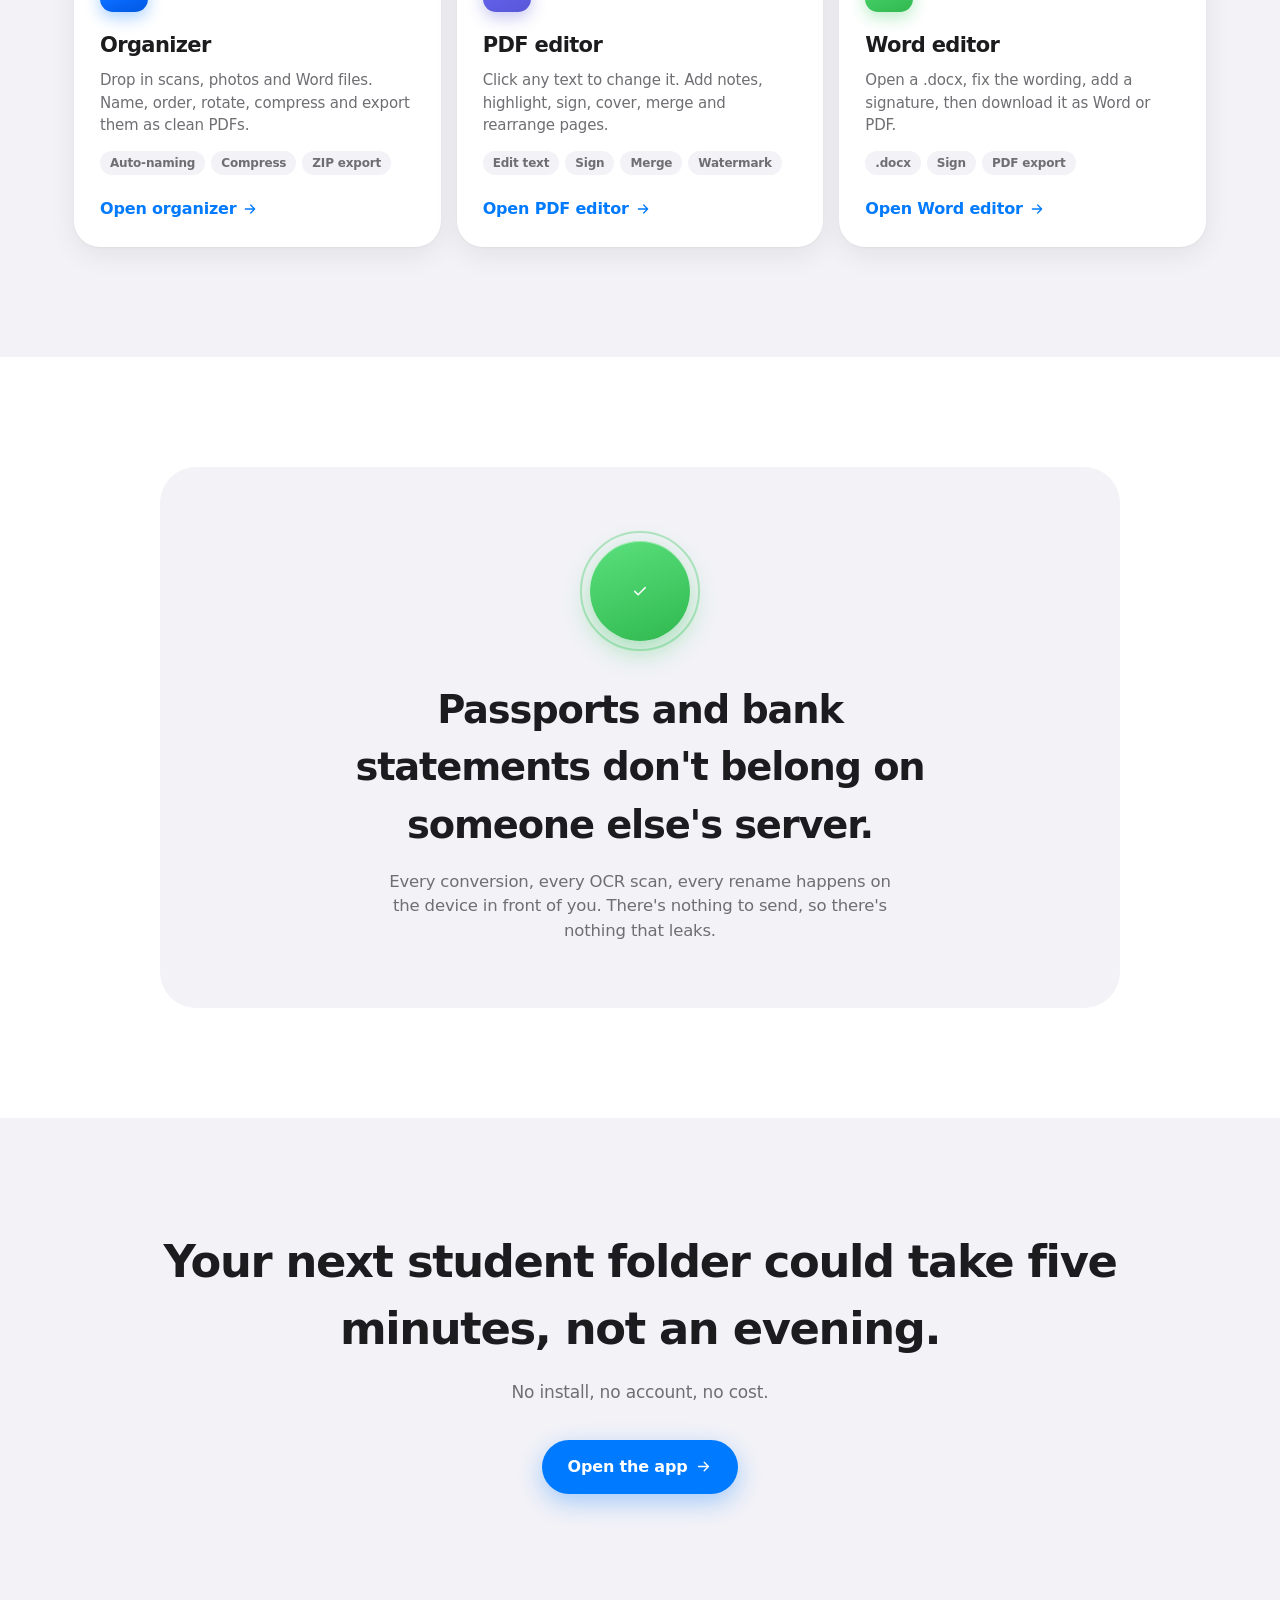
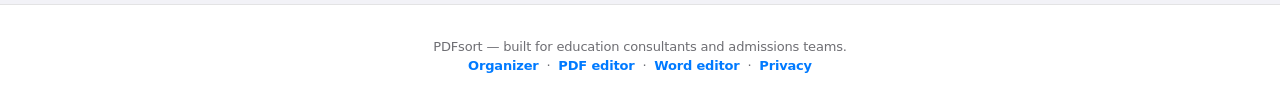
==== commit 1b99d445: "Add ad slots (off by default), privacy page and ads setup checklist Ads are controlled from assets/a" ====
--- a/index.html
+++ b/index.html
@@ -422,8 +422,14 @@
     .b-wide{ grid-column: span 1; }
     .pain-row{ flex-direction:column; gap:6px; text-align:center; }
   }
+  /* Ad slots: hidden and zero-size until assets/ads.js turns one on */
+  .ad-slot{ display:none; }
+  .ad-slot.ad-on{ display:block; max-width:728px; min-height:90px; margin:0 auto; padding:24px 16px; text-align:center; overflow:hidden; }
+  .ad-slot .ad-label{ display:block; margin-bottom:4px; font-size:11px; letter-spacing:.04em; text-transform:uppercase; color:var(--muted); }
 </style>
 <script src="assets/icons.js"></script>
+<script src="assets/ads-config.js"></script>
+<script src="assets/ads.js" defer></script>
 </head>
 <body>
 
@@ -605,6 +611,8 @@
   </div>
 </section>
 
+<div class="ad-slot" data-ad-slot="landingMid" aria-label="Advertisement"></div>
+
 <section class="trust section-pad">
   <div class="wrap">
     <div class="seal-stage" id="sealStage">
@@ -629,9 +637,11 @@
   </div>
 </section>
 
+<div class="ad-slot" data-ad-slot="landingBottom" aria-label="Advertisement"></div>
+
 <footer>
   PDFsort — built for education consultants and admissions teams.<br />
-  <a href="app.html">Organizer</a> &nbsp;·&nbsp; <a href="pdf-editor.html">PDF editor</a> &nbsp;·&nbsp; <a href="word-editor.html">Word editor</a>
+  <a href="app.html">Organizer</a> &nbsp;·&nbsp; <a href="pdf-editor.html">PDF editor</a> &nbsp;·&nbsp; <a href="word-editor.html">Word editor</a> &nbsp;·&nbsp; <a href="privacy.html">Privacy</a>
 </footer>
 
 <div class="transition-overlay" id="transitionOverlay">
